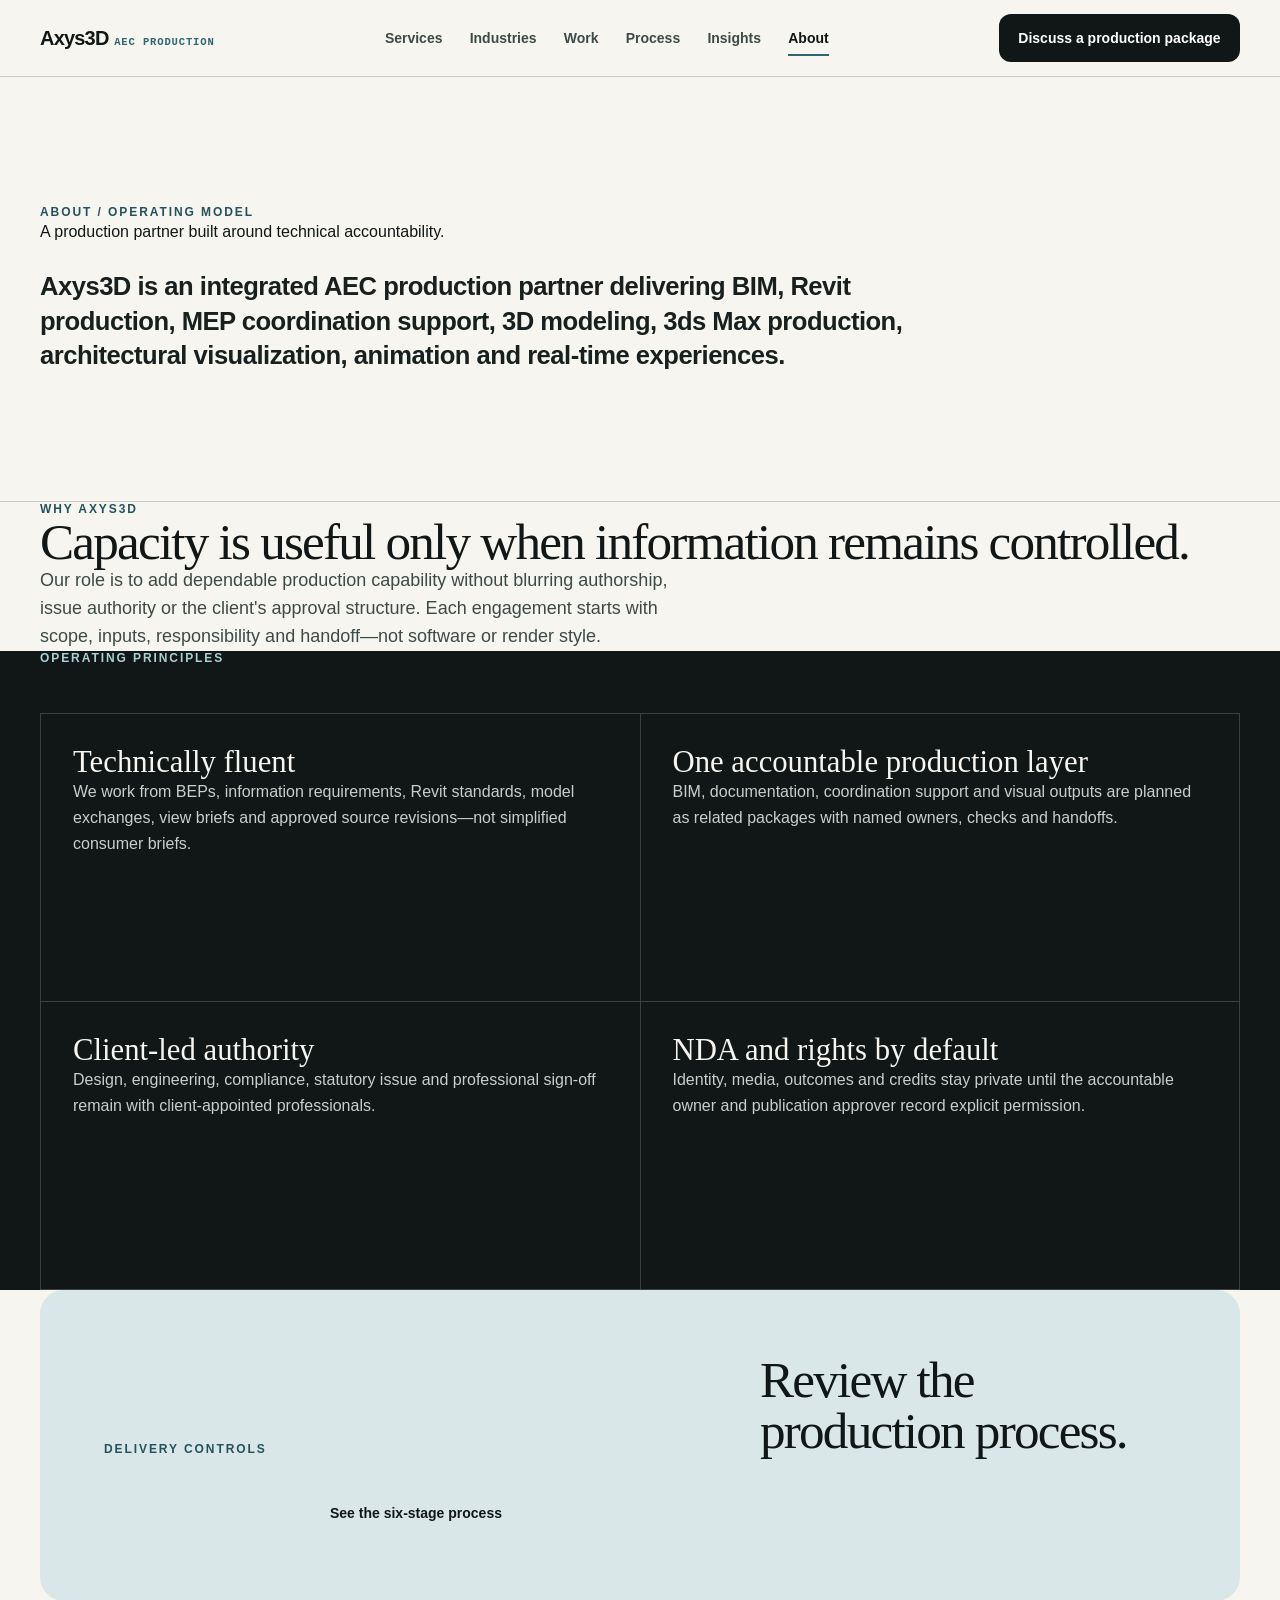
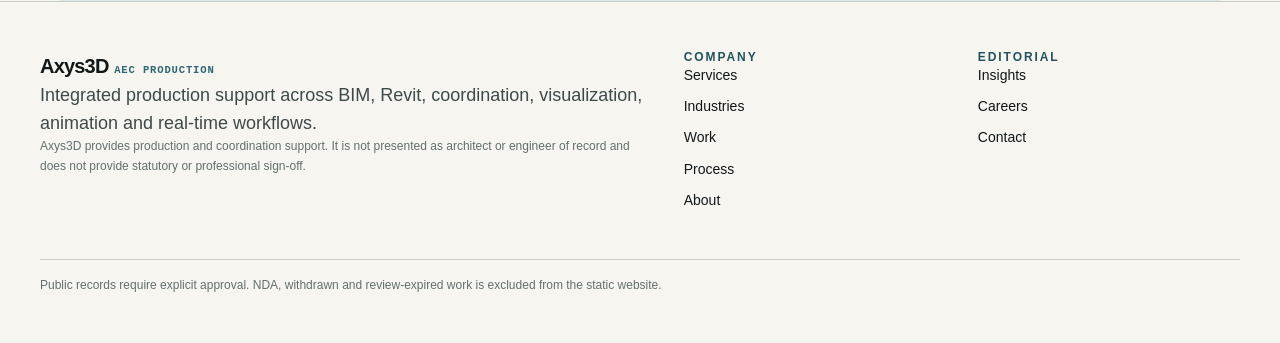
==== about/index.html @ ce083c7d "Initial commit: Rebuild Axys3D as production-ready static website" ====
<!DOCTYPE html>
<html lang="en">
<head>
  <meta charset="UTF-8">
  <meta name="viewport" content="width=device-width, initial-scale=1.0">
  <title>About — Axys3D</title>
  <meta name="description" content="Axys3D's integrated BIM, Revit, MEP coordination, modeling, visualization, animation and real-time production services.">
  <meta name="robots" content="noindex, nofollow">
  <meta property="og:title" content="About — Axys3D">
  <meta property="og:description" content="Axys3D's integrated BIM, Revit, MEP coordination, modeling, visualization, animation and real-time production services.">
  <meta name="twitter:card" content="summary_large_image">
  <link rel="icon" href="/favicon.svg" type="image/svg+xml">
  <link rel="stylesheet" href="/css/tokens.css">
  <link rel="stylesheet" href="/css/base.css">
  <link rel="stylesheet" href="/css/components.css">
  <link rel="stylesheet" href="/css/layouts.css">
  <script src="/js/main.js" defer></script>
  <script type="application/ld+json">
  {
    "@context": "https://schema.org",
    "@type": "Organization",
    "name": "Axys3D",
    "url": "https://axys3d.com"
  }
  </script>
</head>
<body>
  <a class="skip-link" href="#main-content">Skip to content</a>
  <header class="site-header">
    <div class="container header-row">
      <a href="/" class="wordmark">Axys3D <span>AEC PRODUCTION</span></a>
      <nav class="desktop-nav" aria-label="Primary navigation">
        <a href="/services/" class="nav-link">Services</a>
        <a href="/industries/" class="nav-link">Industries</a>
        <a href="/work/" class="nav-link">Work</a>
        <a href="/process/" class="nav-link">Process</a>
        <a href="/insights/" class="nav-link">Insights</a>
        <a href="/about/" class="nav-link" aria-current="page">About</a>
      </nav>
      <a href="/contact/" class="button button-primary header-cta">Discuss a production package</a>
      <button class="menu-button" type="button" aria-expanded="false" aria-controls="mobile-navigation">Menu</button>
    </div>
    <nav id="mobile-navigation" class="mobile-panel container" data-open="false" aria-label="Mobile navigation">
      <a href="/services/" class="nav-link">Services</a>
      <a href="/industries/" class="nav-link">Industries</a>
      <a href="/work/" class="nav-link">Work</a>
      <a href="/process/" class="nav-link">Process</a>
      <a href="/insights/" class="nav-link">Insights</a>
      <a href="/about/" class="nav-link" aria-current="page">About</a>
      <a href="/contact/" class="button button-primary">Discuss a production package</a>
    </nav>
  </header>
  <main id="main-content">
    <section class="page-hero container">
      <p class="eyebrow">About / Operating model</p>
      <h1>A production partner built around technical accountability.</h1>
      <p class="hero-statement">Axys3D is an integrated AEC production partner delivering BIM, Revit production, MEP coordination support, 3D modeling, 3ds Max production, architectural visualization, animation and real-time experiences.</p>
    </section>
    <section class="section-rule">
      <div class="container">
        <p class="eyebrow">Why Axys3D</p>
        <h2 class="heading">Capacity is useful only when information remains controlled.</h2>
        <p class="lede">Our role is to add dependable production capability without blurring authorship, issue authority or the client's approval structure. Each engagement starts with scope, inputs, responsibility and handoff—not software or render style.</p>
      </div>
    </section>
    <section class="dark-band">
      <div class="container">
        <p class="eyebrow">Operating principles</p>
        <div class="principle-grid">
          <article>
            <h2>Technically fluent</h2>
            <p>We work from BEPs, information requirements, Revit standards, model exchanges, view briefs and approved source revisions—not simplified consumer briefs.</p>
          </article>
          <article>
            <h2>One accountable production layer</h2>
            <p>BIM, documentation, coordination support and visual outputs are planned as related packages with named owners, checks and handoffs.</p>
          </article>
          <article>
            <h2>Client-led authority</h2>
            <p>Design, engineering, compliance, statutory issue and professional sign-off remain with client-appointed professionals.</p>
          </article>
          <article>
            <h2>NDA and rights by default</h2>
            <p>Identity, media, outcomes and credits stay private until the accountable owner and publication approver record explicit permission.</p>
          </article>
        </div>
      </div>
    </section>
    <section>
      <div class="container cta-block">
        <p class="eyebrow">Delivery controls</p>
        <h2 class="heading">Review the production process.</h2>
        <a href="/process/" class="button">See the six-stage process</a>
      </div>
    </section>
  </main>
  <footer class="site-footer">
    <div class="container">
      <div class="footer-grid">
        <div>
          <a href="/" class="wordmark">Axys3D <span>AEC PRODUCTION</span></a>
          <p class="lede">Integrated production support across BIM, Revit, coordination, visualization, animation and real-time workflows.</p>
          <p class="legal-copy">Axys3D provides production and coordination support. It is not presented as architect or engineer of record and does not provide statutory or professional sign-off.</p>
        </div>
        <div>
          <p class="eyebrow">Company</p>
          <div class="footer-links">
            <a href="/services/">Services</a>
            <a href="/industries/">Industries</a>
            <a href="/work/">Work</a>
            <a href="/process/">Process</a>
            <a href="/about/">About</a>
          </div>
        </div>
        <div>
          <p class="eyebrow">Editorial</p>
          <div class="footer-links">
            <a href="/insights/">Insights</a>
            <a href="/careers/">Careers</a>
            <a href="/contact/">Contact</a>
          </div>
        </div>
      </div>
      <p class="footer-note">Public records require explicit approval. NDA, withdrawn and review-expired work is excluded from the static website.</p>
    </div>
  </footer>
</body>
</html>
---- css/tokens.css ----
/* ============================================================
   AXYS3D — Design Tokens
   Extracted from prototype, cleaned and documented.
   ============================================================ */

:root {
  /* ── Ink (dark neutrals) ─────────────────────────────────── */
  --ink-950: #111716;
  --ink-900: #18201f;
  --ink-700: #3e4a48;
  --ink-500: #64706d;

  /* ── Paper (warm light backgrounds) ──────────────────────── */
  --paper-50:  #f6f5f0;
  --paper-100: #eceae3;
  --paper-200: #dfddd4;
  --white:     #fff;

  /* ── Accent (muted architectural teal) ───────────────────── */
  --accent-700: #24525c;
  --accent-500: #2e6672;
  --accent-100: #d9e7e8;

  /* ── Lines / borders ─────────────────────────────────────── */
  --line:      #c9cdc6;
  --line-dark: #38413f;

  /* ── Typography ──────────────────────────────────────────── */
  --font-ui:        Arial, Helvetica, sans-serif;
  --font-editorial: Georgia, "Times New Roman", serif;
  --font-technical: "SFMono-Regular", Consolas, "Liberation Mono", monospace;

  /* ── Fluid type scale ────────────────────────────────────── */
  --step--1: 0.75rem;                              /* 12px — labels, technical */
  --step-0:  1rem;                                 /* 16px — body */
  --step-1:  clamp(1.125rem, 1.4vw, 1.25rem);     /* 18–20px — lede */
  --step-2:  clamp(1.5rem, 2.4vw, 2rem);           /* 24–32px — heading-sm */
  --step-3:  clamp(2rem, 4vw, 3.5rem);             /* 32–56px — heading-lg */
  --step-4:  clamp(3rem, 7vw, 6.75rem);            /* 48–108px — display */

  /* ── Spacing & layout ────────────────────────────────────── */
  --gutter:      clamp(1.25rem, 4vw, 2.5rem);
  --content-max: 80rem;

  /* ── Border radii ────────────────────────────────────────── */
  --radius-control: 0.75rem;
  --radius-card:    1.125rem;
  --radius-media:   1.5rem;

  /* ── Focus ring ──────────────────────────────────────────── */
  --focus-ring: 0 0 0 0.1875rem var(--paper-50), 0 0 0 0.375rem var(--accent-500);
}
---- css/base.css ----
/* ============================================================
   AXYS3D — Base Styles
   Reset, global defaults, typography.
   ============================================================ */

/* ── Reset ─────────────────────────────────────────────────── */
*, *::before, *::after { box-sizing: border-box; }

* { margin: 0; padding: 0; }

html {
  color-scheme: light;
  scroll-behavior: smooth;
  scroll-padding-top: 6rem;
  -webkit-text-size-adjust: 100%;
  tab-size: 4;
}

body {
  background: var(--paper-50);
  color: var(--ink-950);
  font-family: var(--font-ui);
  font-size: var(--step-0);
  line-height: 1.6;
  text-rendering: optimizeLegibility;
  -webkit-font-smoothing: antialiased;
  -moz-osx-font-smoothing: grayscale;
}

/* ── Elements ──────────────────────────────────────────────── */
h1, h2, h3, h4, h5, h6 { font-size: inherit; font-weight: inherit; }
a { color: inherit; text-decoration: inherit; }
img, video, svg { display: block; max-width: 100%; height: auto; }
button, input, textarea, select { font: inherit; }
ol, ul, menu { list-style: none; }
hr { height: 0; color: inherit; border-top-width: 1px; }
table { text-indent: 0; border-color: inherit; border-collapse: collapse; }
summary { display: list-item; }

/* ── Selection ─────────────────────────────────────────────── */
::selection {
  background: var(--accent-100);
  color: var(--ink-950);
}

/* ── Focus ─────────────────────────────────────────────────── */
:focus-visible {
  box-shadow: var(--focus-ring);
  outline: none;
}

/* ── Skip link ─────────────────────────────────────────────── */
.skip-link {
  position: fixed;
  top: 1rem;
  left: 1rem;
  z-index: 200;
  background: var(--white);
  border: 2px solid var(--ink-950);
  padding: 0.6rem 1rem;
  font-weight: 700;
  transform: translateY(-200%);
  transition: transform 0.16s;
}
.skip-link:focus {
  transform: translateY(0);
}

/* ── Container ─────────────────────────────────────────────── */
.container {
  width: min(calc(100% - (2 * var(--gutter))), var(--content-max));
  margin-inline: auto;
}

/* ── Sections ──────────────────────────────────────────────── */
.section {
  padding-block: clamp(4.5rem, 9vw, 9rem);
}
.section-rule {
  border-top: 1px solid var(--line);
}

/* ── Typography classes ────────────────────────────────────── */
.display {
  font-family: var(--font-editorial);
  font-size: var(--step-4);
  font-weight: 400;
  line-height: 0.92;
  letter-spacing: -0.052em;
  margin: 0;
}

.heading {
  font-family: var(--font-editorial);
  font-size: var(--step-3);
  font-weight: 400;
  line-height: 1;
  letter-spacing: -0.035em;
  margin: 0;
}

.eyebrow {
  font-size: var(--step--1);
  font-weight: 700;
  letter-spacing: 0.16em;
  text-transform: uppercase;
  color: var(--accent-700);
  line-height: 1.2;
  margin: 0;
}

.lede {
  max-width: 42rem;
  color: var(--ink-700);
  font-size: var(--step-1);
  line-height: 1.55;
}

.technical {
  font-family: var(--font-technical);
  font-size: 0.75rem;
  letter-spacing: 0.04em;
}

/* ── Reduced motion ────────────────────────────────────────── */
@media (prefers-reduced-motion: reduce) {
  html { scroll-behavior: auto; }
  *, *::before, *::after {
    transition-duration: 0.01ms !important;
    animation-duration: 0.01ms !important;
    animation-iteration-count: 1 !important;
  }
}
---- css/components.css ----
/* ============================================================
   AXYS3D — Component Styles
   All reusable UI components.
   ============================================================ */

/* ── Buttons ───────────────────────────────────────────────── */
.button {
  display: inline-flex;
  justify-content: center;
  align-items: center;
  gap: 0.65rem;
  min-height: 3rem;
  padding: 0.75rem 1.15rem;
  border-radius: var(--radius-control);
  border: 1px solid transparent;
  font-size: 0.875rem;
  font-weight: 700;
  line-height: 1;
  text-decoration: none;
  transition: transform 0.16s, background-color 0.16s, border-color 0.16s;
  cursor: pointer;
}
.button:hover { transform: translateY(-2px); }
.button:disabled { cursor: not-allowed; opacity: 0.55; }
.button:disabled:hover { transform: none; }

.button-primary {
  background: var(--ink-950);
  color: var(--white);
}
.button-primary:hover { background: var(--accent-700); }

.button-secondary {
  border-color: var(--ink-950);
  color: var(--ink-950);
  background: transparent;
}

.button-quiet {
  border-bottom-color: var(--ink-950);
  border-radius: 0;
  min-height: 2.75rem;
  padding-inline: 0;
}

.button-light {
  background: var(--white);
  color: var(--ink-950);
}

.text-button {
  background: transparent;
  border: 0;
  padding: 0.4rem;
  color: var(--accent-700);
  font-size: 0.82rem;
  font-weight: 700;
  text-decoration: underline;
  text-underline-offset: 0.2em;
  cursor: pointer;
}
.text-button:disabled { cursor: not-allowed; opacity: 0.45; }

/* ── Site Header ───────────────────────────────────────────── */
.site-header {
  position: sticky;
  top: 0;
  z-index: 100;
  border-bottom: 1px solid var(--line);
  background: color-mix(in srgb, var(--paper-50) 92%, transparent);
  backdrop-filter: blur(18px);
  -webkit-backdrop-filter: blur(18px);
}

.header-row {
  display: flex;
  justify-content: space-between;
  align-items: center;
  gap: 1.5rem;
  min-height: 4.75rem;
}

.wordmark {
  display: inline-flex;
  align-items: baseline;
  gap: 0.35rem;
  font-size: 1.25rem;
  font-weight: 800;
  letter-spacing: -0.04em;
  text-decoration: none;
}
.wordmark span {
  color: var(--accent-500);
  font-family: var(--font-technical);
  font-size: 0.66rem;
  letter-spacing: 0.08em;
}

.desktop-nav {
  display: flex;
  align-items: center;
  gap: 1.7rem;
}

.nav-link {
  position: relative;
  color: var(--ink-700);
  font-size: 0.875rem;
  font-weight: 700;
  text-decoration: none;
}
.nav-link::after {
  content: "";
  position: absolute;
  bottom: -0.45rem;
  left: 0;
  right: 0;
  height: 2px;
  background: var(--accent-500);
  transform: scaleX(0);
  transform-origin: right;
  transition: transform 0.16s;
}
.nav-link:hover { color: var(--ink-950); }
.nav-link:hover::after,
.nav-link[aria-current="page"]::after {
  transform: scaleX(1);
  transform-origin: left;
}
.nav-link[aria-current="page"] { color: var(--ink-950); }

.menu-button {
  display: none;
  border: 1px solid var(--line);
  border-radius: var(--radius-control);
  background: transparent;
  min-height: 2.75rem;
  padding: 0.6rem 0.85rem;
  font-weight: 700;
  cursor: pointer;
}

.mobile-panel {
  display: none;
}
.mobile-panel[data-open="true"] {
  display: grid;
  gap: 0.25rem;
  padding: 0 0 1rem;
}
.mobile-panel .nav-link {
  border-bottom: 1px solid var(--line);
  padding: 0.8rem 0;
  display: block;
}
.mobile-panel .button {
  margin-top: 0.5rem;
}

/* ── Hero ──────────────────────────────────────────────────── */
.page-hero,
.case-hero {
  background: var(--paper-50);
  padding-block: clamp(5rem, 10vw, 9rem);
}
.page-hero .display,
.case-hero .display {
  max-width: 66rem;
  margin-top: 1.25rem;
}
.hero-statement {
  max-width: 58rem;
  color: var(--ink-900);
  font-size: clamp(1.25rem, 2vw, 1.75rem);
  font-weight: 650;
  line-height: 1.35;
  letter-spacing: -0.02em;
  margin: 1.5rem 0 0;
}

/* ── Cards ─────────────────────────────────────────────────── */
.card {
  border: 1px solid var(--line);
  border-radius: var(--radius-card);
  background: var(--white);
  padding: clamp(1.25rem, 2.5vw, 2rem);
}

.card-index {
  color: var(--accent-700);
  font-family: var(--font-technical);
  font-size: 0.75rem;
}

.card h3 {
  font-family: var(--font-editorial);
  font-size: var(--step-2);
  font-weight: 400;
  line-height: 1.08;
  margin: 0;
}
.card p { color: var(--ink-700); }

/* ── Badge ─────────────────────────────────────────────────── */
.badge {
  display: inline-flex;
  border: 1px solid var(--line);
  color: var(--ink-700);
  font-family: var(--font-technical);
  font-size: 0.66rem;
  text-transform: uppercase;
  border-radius: 999px;
  padding: 0.35rem 0.6rem;
}

/* ── Pipeline ──────────────────────────────────────────────── */
.pipeline {
  display: grid;
  grid-template-columns: repeat(6, 1fr);
  border: 1px solid var(--line);
  border-radius: var(--radius-card);
  background: var(--white);
  overflow: hidden;
  margin: 0;
  padding: 0;
  list-style: none;
}
.pipeline li {
  display: flex;
  flex-direction: column;
  justify-content: space-between;
  border-right: 1px solid var(--line);
  min-height: 10rem;
  padding: 1.25rem;
}
.pipeline li:last-child { border-right: 0; }
.pipeline span {
  color: var(--accent-700);
  font-family: var(--font-technical);
  font-size: 0.72rem;
}
.pipeline strong {
  font-size: 0.92rem;
  line-height: 1.3;
}

/* ── Service Matrix (dark) ─────────────────────────────────── */
.service-matrix {
  display: grid;
  grid-template-columns: repeat(3, 1fr);
  border-top: 1px solid var(--line-dark);
  border-left: 1px solid var(--line-dark);
  margin-top: 3rem;
}
.service-matrix article {
  border-right: 1px solid var(--line-dark);
  border-bottom: 1px solid var(--line-dark);
  min-height: 23rem;
  padding: 0;
}
.service-card-link {
  display: flex;
  flex-direction: column;
  height: 100%;
  min-height: 23rem;
  padding: 2rem;
  text-decoration: none;
  transition: background-color 0.18s, transform 0.18s;
}
.service-card-link:hover {
  background: #202927;
  transform: translateY(-3px);
}
.service-matrix h3 {
  font-family: var(--font-editorial);
  font-size: var(--step-2);
  font-weight: 400;
  line-height: 1.05;
}
.service-matrix p { color: #c2cac8; }
.service-matrix ul {
  list-style: none;
  margin: auto 0 1.5rem;
  padding: 0;
  color: #aeb8b5;
  font-size: 0.85rem;
}
.service-matrix li {
  border-top: 1px solid var(--line-dark);
  padding: 0.5rem 0;
}
.service-card-cta {
  display: flex;
  justify-content: space-between;
  align-items: center;
  border-top: 1px solid var(--line-dark);
  padding-top: 1rem;
  color: #d9e7e8;
  font-size: 0.78rem;
  font-weight: 700;
}

/* ── Audience Grid ─────────────────────────────────────────── */
.audience-grid {
  display: grid;
  grid-template-columns: repeat(4, minmax(0, 1fr));
  gap: 1rem;
  margin-top: 3rem;
}
.audience-card {
  display: flex;
  flex-direction: column;
  border: 1px solid var(--line);
  border-radius: var(--radius-card);
  background: var(--white);
  min-height: 21rem;
  padding: 1.5rem;
  text-decoration: none;
  transition: border-color 0.18s, transform 0.18s, box-shadow 0.18s;
}
.audience-card:hover {
  border-color: var(--accent-500);
  transform: translateY(-3px);
  box-shadow: 0 1.25rem 3rem rgba(17, 23, 22, 0.1);
}
.audience-card h3 {
  font-family: var(--font-editorial);
  font-size: var(--step-2);
  font-weight: 400;
  line-height: 1.05;
  margin: 2.5rem 0 0.75rem;
}
.audience-card p { color: var(--ink-700); }
.text-link {
  display: flex;
  justify-content: space-between;
  align-items: center;
  border-top: 1px solid var(--line);
  margin-top: auto;
  padding-top: 1rem;
  font-size: 0.82rem;
  font-weight: 700;
}

/* ── Dark Band ─────────────────────────────────────────────── */
.dark-band {
  background: var(--ink-950);
  color: var(--paper-50);
}
.dark-band .eyebrow { color: #a9d1d5; }

/* ── Project Cards ─────────────────────────────────────────── */
.project-grid {
  display: grid;
  grid-template-columns: repeat(2, minmax(0, 1fr));
  gap: clamp(2rem, 4vw, 4rem);
}
.project-card { grid-column: span 1; }
.project-link {
  display: block;
  text-decoration: none;
}
.project-link:focus-visible { border-radius: var(--radius-media); }
.project-media {
  aspect-ratio: 16 / 10;
  margin-bottom: 1.25rem;
}
.project-meta {
  display: flex;
  justify-content: space-between;
  align-items: flex-start;
  gap: 1rem;
}
.project-meta h2 {
  font-family: var(--font-editorial);
  font-size: var(--step-2);
  font-weight: 400;
  margin: 0.65rem 0 0;
}
.project-meta p:not(.eyebrow) {
  max-width: 34rem;
  color: var(--ink-700);
}
.project-card-tags {
  display: flex;
  flex-wrap: wrap;
  gap: 0.45rem;
  margin-top: 1rem;
}
.project-card-tags span {
  border: 1px solid var(--line);
  color: var(--ink-700);
  font-family: var(--font-technical);
  font-size: 0.66rem;
  letter-spacing: 0.02em;
  border-radius: 999px;
  padding: 0.25rem 0.55rem;
}

/* ── Media Frame (synthetic placeholder) ───────────────────── */
.media-frame {
  position: relative;
  border-radius: var(--radius-media);
  background: var(--paper-200);
  overflow: hidden;
}
.media-grid {
  position: absolute;
  inset: 0;
  background-image:
    linear-gradient(var(--line) 1px, transparent 1px),
    linear-gradient(90deg, var(--line) 1px, transparent 1px);
  background-size: 3rem 3rem;
}
.media-mass {
  position: absolute;
  bottom: 0;
  right: 8%;
  width: 72%;
  height: 78%;
  background: var(--ink-900);
  clip-path: polygon(10% 26%, 58% 0, 100% 22%, 100% 100%, 0 100%, 0 46%);
}
.media-window {
  position: absolute;
  background: var(--accent-100);
  border: 2px solid var(--accent-500);
}
.media-window.one { width: 30%; height: 24%; bottom: 30%; right: 18%; }
.media-window.two { width: 20%; height: 18%; bottom: 14%; left: 26%; }
.media-caption {
  position: absolute;
  bottom: 1rem;
  left: 1rem;
  background: var(--paper-50);
  padding: 0.55rem 0.75rem;
  font-family: var(--font-technical);
  font-size: 0.75rem;
  letter-spacing: 0.04em;
}

/* ── CTA Block ─────────────────────────────────────────────── */
.cta-block {
  display: grid;
  grid-template-columns: 1.2fr 0.8fr;
  align-items: end;
  gap: 2rem;
  border-radius: var(--radius-media);
  background: var(--accent-100);
  padding: clamp(1.5rem, 5vw, 4rem);
}

/* ── FAQ List ──────────────────────────────────────────────── */
.faq-list {
  border-top: 1px solid var(--line);
}
.faq-list details {
  border-bottom: 1px solid var(--line);
}
.faq-list summary {
  position: relative;
  padding: 1.25rem 2.5rem 1.25rem 0;
  font-weight: 700;
  cursor: pointer;
  list-style: none;
}
.faq-list summary::-webkit-details-marker { display: none; }
.faq-list summary::after {
  content: "+";
  position: absolute;
  right: 0;
  color: var(--accent-700);
  font-size: 1.25rem;
}
.faq-list details[open] summary::after { content: "−"; }
.faq-list details p {
  max-width: 45rem;
  color: var(--ink-700);
  margin: 0 0 1.5rem;
}

/* ── Deliverable / Check Lists ─────────────────────────────── */
.deliverable-list,
.check-list {
  display: grid;
  grid-template-columns: repeat(2, minmax(0, 1fr));
  gap: 0;
  border-top: 1px solid var(--line);
  margin: 1.5rem 0;
  padding: 0;
  list-style: none;
}
.deliverable-list li,
.check-list li {
  border-bottom: 1px solid var(--line);
  color: var(--ink-700);
  padding: 1rem 1rem 1rem 0;
}
.deliverable-list li:nth-child(odd),
.check-list li:nth-child(odd) {
  border-right: 1px solid var(--line);
}
.deliverable-list li:nth-child(even),
.check-list li:nth-child(even) {
  padding-left: 1rem;
}

.single-column-list { grid-template-columns: 1fr; }
.single-column-list li:nth-child(odd) { border-right: 0; }
.single-column-list li:nth-child(even) { padding-left: 0; }

/* ── Light list (in dark-band) ─────────────────────────────── */
.light-list li { border-color: var(--line-dark); }
.light-list p { color: #c7cfcd; margin: 0; }

/* ── Boundary Note ─────────────────────────────────────────── */
.boundary-note {
  border-left: 3px solid var(--accent-500);
  background: var(--accent-100);
  color: var(--ink-900);
  padding: 1rem 1.25rem;
  margin-top: 1.5rem;
}

/* ── Numbered List (process, steps) ────────────────────────── */
.numbered-list {
  display: grid;
  margin: 0;
  padding: 0;
  list-style: none;
}
.numbered-list article,
.numbered-list li {
  display: grid;
  grid-template-columns: 3.5rem 1fr;
  gap: 1rem;
  border-top: 1px solid var(--line);
  padding: 1.5rem 0;
}
.numbered-list span {
  color: var(--accent-700);
  font-family: var(--font-technical);
  font-size: 0.75rem;
}
.numbered-list h3 { margin: 0; font-size: 1rem; }
.numbered-list p { color: var(--ink-700); margin: 0.35rem 0 0; }

/* ── Portfolio Notice ──────────────────────────────────────── */
.portfolio-notice {
  display: grid;
  grid-template-columns: 1fr 1fr;
  align-items: end;
  gap: 2rem;
  border: 1px solid var(--line);
  border-radius: var(--radius-card);
  padding: 2rem;
}
.portfolio-notice h2 {
  max-width: 40rem;
  font-family: var(--font-editorial);
  font-size: var(--step-2);
  font-weight: 400;
}
.portfolio-notice p { color: var(--ink-700); }

/* ── Work Filters ──────────────────────────────────────────── */
.work-index { margin-top: clamp(2.5rem, 6vw, 5rem); }

.work-filters {
  display: grid;
  grid-template-columns: repeat(5, minmax(0, 1fr));
  border-top: 1px solid var(--line);
  border-bottom: 1px solid var(--line);
}
.work-filters label {
  display: grid;
  gap: 0.55rem;
  border-right: 1px solid var(--line);
  min-width: 0;
  padding: 1rem;
}
.work-filters label:first-child { padding-left: 0; }
.work-filters label:last-child { border-right: 0; padding-right: 0; }
.work-filters label > span {
  font-family: var(--font-technical);
  font-size: 0.68rem;
  font-weight: 700;
  letter-spacing: 0.07em;
  text-transform: uppercase;
}
.work-filters select {
  border: 1px solid var(--line);
  border-radius: var(--radius-control);
  background: var(--white);
  width: 100%;
  min-width: 0;
  padding: 0.75rem 2rem 0.75rem 0.75rem;
  color: var(--ink-950);
  font-size: 0.82rem;
}

.work-results-bar {
  display: flex;
  justify-content: space-between;
  align-items: center;
  margin: 1.25rem 0 2.5rem;
}
.work-results-bar p { color: var(--ink-700); margin: 0; }

.empty-state {
  border: 1px solid var(--line);
  border-radius: var(--radius-card);
  text-align: center;
  padding: clamp(2rem, 5vw, 4rem);
}
.empty-state h2 {
  font-family: var(--font-editorial);
  font-size: var(--step-2);
  font-weight: 400;
  margin: 0;
}
.empty-state p { color: var(--ink-700); }

/* ── Industry Cards ────────────────────────────────────────── */
.industry-grid {
  display: grid;
  grid-template-columns: repeat(2, minmax(0, 1fr));
  gap: 1rem;
}
.industry-card {
  display: flex;
  flex-direction: column;
  min-height: 24rem;
}
.industry-card h2 {
  font-family: var(--font-editorial);
  font-size: var(--step-2);
  font-weight: 400;
  line-height: 1.08;
  margin: 0.8rem 0;
}
.industry-card .button {
  width: max-content;
  margin-top: auto;
}

/* ── Process Stack ─────────────────────────────────────────── */
.process-stack { display: grid; }
.process-stack article {
  display: grid;
  grid-template-columns: 4rem minmax(16rem, 0.7fr) minmax(20rem, 1.3fr);
  align-items: start;
  gap: 2rem;
  border-top: 1px solid var(--line);
  padding: 2.5rem 0;
}
.process-stack h2 {
  font-family: var(--font-editorial);
  font-size: var(--step-2);
  font-weight: 400;
  line-height: 1.08;
  margin: 0;
}
.process-stack p {
  color: var(--ink-700);
  font-size: var(--step-1);
  margin: 0;
}

/* ── Principle Grid (About page, dark) ─────────────────────── */
.principle-grid {
  display: grid;
  grid-template-columns: repeat(2, minmax(0, 1fr));
  border-top: 1px solid var(--line-dark);
  border-left: 1px solid var(--line-dark);
  margin-top: 3rem;
}
.principle-grid article {
  border-right: 1px solid var(--line-dark);
  border-bottom: 1px solid var(--line-dark);
  min-height: 18rem;
  padding: 2rem;
}
.principle-grid h2 {
  font-family: var(--font-editorial);
  font-size: var(--step-2);
  font-weight: 400;
  line-height: 1.08;
}
.principle-grid p { color: #c7cfcd; }

/* ── Insight List ──────────────────────────────────────────── */
.insight-list { display: grid; }
.insight-list > article {
  display: grid;
  grid-template-columns: 1fr 1fr;
  gap: clamp(2rem, 7vw, 7rem);
  border-top: 1px solid var(--line);
  padding: 3rem 0;
}
.insight-list h2 {
  font-family: var(--font-editorial);
  font-size: var(--step-3);
  font-weight: 400;
  line-height: 1.08;
  margin: 1rem 0 0;
}

/* ── Contact Layout ────────────────────────────────────────── */
.contact-layout {
  display: grid;
  grid-template-columns: minmax(20rem, 0.9fr) minmax(24rem, 1.1fr);
  gap: clamp(3rem, 8vw, 8rem);
}
.contact-form {
  display: grid;
  grid-template-columns: 1fr 1fr;
  align-self: start;
  gap: 1rem;
  border: 1px solid var(--line);
  border-radius: var(--radius-card);
  background: var(--white);
  padding: clamp(1.25rem, 3vw, 2rem);
}
.contact-form .field-full { grid-column: 1 / -1; }

/* ── Job List ──────────────────────────────────────────────── */
.job-list {
  display: grid;
  grid-template-columns: repeat(2, minmax(0, 1fr));
  gap: 1rem;
  margin-top: 3rem;
}
.job-list h2 {
  font-family: var(--font-editorial);
  font-size: var(--step-2);
  font-weight: 400;
  margin: 0.75rem 0 0.4rem;
}

/* ── Case Layout (split) ───────────────────────────────────── */
.case-layout {
  display: grid;
  grid-template-columns: minmax(15rem, 0.65fr) minmax(24rem, 1.35fr);
  gap: clamp(3rem, 8vw, 8rem);
}

/* ── Footer ────────────────────────────────────────────────── */
.site-footer {
  border-top: 1px solid var(--line);
  padding-block: 3rem;
}
.footer-grid {
  display: grid;
  grid-template-columns: 1.4fr 0.6fr 0.6fr;
  gap: 2rem;
}
.footer-links {
  display: grid;
  gap: 0.55rem;
  font-size: 0.875rem;
}
.footer-links a {
  text-decoration: none;
  transition: color 0.16s;
}
.footer-links a:hover { color: var(--accent-700); }
.footer-note {
  border-top: 1px solid var(--line);
  color: var(--ink-500);
  margin-top: 3rem;
  padding-top: 1rem;
  font-size: 0.75rem;
}
.legal-copy {
  max-width: 42rem;
  color: var(--ink-500);
  font-size: 0.75rem;
}

/* ============================================================
   Responsive — Tablet (≤ 1050px)
   ============================================================ */
@media (max-width: 1050px) {
  .pipeline {
    grid-template-columns: repeat(3, 1fr);
  }
  .pipeline li:nth-child(3) { border-right: 0; }
  .pipeline li:nth-child(-n+3) { border-bottom: 1px solid var(--line); }

  .service-matrix { grid-template-columns: repeat(2, 1fr); }
  .audience-grid { grid-template-columns: repeat(2, minmax(0, 1fr)); }

  .work-filters { grid-template-columns: repeat(2, minmax(0, 1fr)); }
  .work-filters label,
  .work-filters label:first-child,
  .work-filters label:last-child {
    border-right: 1px solid var(--line);
    border-bottom: 1px solid var(--line);
    padding: 1rem;
  }
  .work-filters label:nth-child(2n) { border-right: 0; }
}

/* ============================================================
   Responsive — Tablet-small (≤ 900px)
   ============================================================ */
@media (max-width: 900px) {
  .desktop-nav,
  .header-cta { display: none; }

  .menu-button { display: inline-flex; }
}

/* ============================================================
   Responsive — Tablet-portrait / small (≤ 850px)
   ============================================================ */
@media (max-width: 850px) {
  .industry-grid,
  .principle-grid {
    grid-template-columns: 1fr;
  }
  .process-stack article,
  .insight-list > article {
    grid-template-columns: 1fr;
    gap: 1rem;
  }
  .process-stack article { padding-block: 2rem; }
  .industry-card { min-height: auto; }
}

/* ============================================================
   Responsive — Small tablet (≤ 800px)
   ============================================================ */
@media (max-width: 800px) {
  .contact-layout,
  .portfolio-notice,
  .case-layout {
    grid-template-columns: 1fr;
  }
  .contact-form { grid-template-columns: 1fr; }
  .contact-form .field-full { grid-column: auto; }
  .project-grid,
  .service-matrix {
    grid-template-columns: 1fr;
  }
  .service-matrix article,
  .service-card-link { min-height: auto; }
}

/* ============================================================
   Responsive — Mobile (≤ 600px)
   ============================================================ */
@media (max-width: 600px) {
  .display {
    font-size: clamp(2.8rem, 15vw, 4.6rem);
  }

  .pipeline { grid-template-columns: 1fr; }
  .pipeline li {
    border-right: 0;
    min-height: 7rem;
    border-bottom: 1px solid var(--line) !important;
  }
  .pipeline li:last-child { border-bottom: 0 !important; }

  .audience-grid { grid-template-columns: 1fr; }
  .audience-card { min-height: 18rem; }

  .cta-block,
  .footer-grid {
    grid-template-columns: 1fr;
  }

  .deliverable-list,
  .check-list {
    grid-template-columns: 1fr;
  }
  .deliverable-list li,
  .check-list li {
    border-right: 0 !important;
    padding-left: 0 !important;
  }

  .job-list,
  .work-filters {
    grid-template-columns: 1fr;
  }
  .work-filters label,
  .work-filters label:first-child,
  .work-filters label:last-child,
  .work-filters label:nth-child(2n) {
    border-right: 0;
    padding: 1rem 0;
  }
}

/* ============================================================
   Reduced motion
   ============================================================ */
@media (prefers-reduced-motion: reduce) {
  .button:hover,
  .audience-card:hover,
  .service-card-link:hover { transform: none; }
}
---- css/layouts.css ----
/* ============================================================
   AXYS3D — Page-Specific Layouts
   Overrides and special layout patterns for individual pages.
   ============================================================ */

/* ── Homepage Hero Grid ────────────────────────────────────── */
.hero-grid {
  display: grid;
  grid-template-columns: minmax(0, 1.1fr) minmax(18rem, 0.9fr);
  align-items: center;
  gap: clamp(2rem, 6vw, 6rem);
  min-height: min(50rem, calc(100svh - 4.75rem));
}
.hero-copy { padding-block: 3rem; }
.hero-actions {
  display: flex;
  flex-wrap: wrap;
  gap: 0.75rem;
  margin-top: 2rem;
}
.media-hero { min-height: 34rem; }

/* ── Homepage Proof Grid ───────────────────────────────────── */
.hero-proof-grid {
  display: grid;
  grid-template-columns: repeat(3, minmax(0, 1fr));
  border-top: 1px solid var(--line);
  margin: 2.5rem 0 0;
  padding: 0;
}
.hero-proof-grid div { padding: 1rem 1rem 0 0; }
.hero-proof-grid div + div {
  border-left: 1px solid var(--line);
  padding-left: 1rem;
}
.hero-proof-grid dt {
  color: var(--accent-700);
  font-family: var(--font-technical);
  font-size: 0.67rem;
  letter-spacing: 0.08em;
  text-transform: uppercase;
}
.hero-proof-grid dd {
  color: var(--ink-700);
  font-size: 0.82rem;
  line-height: 1.45;
  margin: 0.45rem 0 0;
}

/* ── 12-column Grid Helpers ────────────────────────────────── */
.system-grid {
  display: grid;
  grid-template-columns: repeat(12, minmax(0, 1fr));
  gap: 1rem;
}
.span-4 { grid-column: span 4; }
.span-5 { grid-column: span 5; }
.span-7 { grid-column: span 7; }
.span-8 { grid-column: span 8; }

/* ── Stats (dark band) ─────────────────────────────────────── */
.stat {
  grid-column: span 3;
  border-left: 1px solid var(--line-dark);
  padding: 1rem 1.5rem;
}
.stat strong {
  display: block;
  font-family: var(--font-editorial);
  font-size: clamp(2.75rem, 6vw, 5rem);
  font-weight: 400;
  line-height: 1;
}
.stat span { color: #b9c1bf; font-size: 0.875rem; }

/* ── Service Card (homepage) ───────────────────────────────── */
.service-card {
  display: flex;
  flex-direction: column;
  justify-content: space-between;
  grid-column: span 4;
  min-height: 18rem;
}

/* ── Service Detail List (services page) ───────────────────── */
.service-detail-list { display: grid; }
.service-detail-list > article {
  display: grid;
  grid-template-columns: minmax(18rem, 0.75fr) minmax(22rem, 1.25fr);
  gap: clamp(2rem, 7vw, 7rem);
  border-top: 1px solid var(--line);
  padding: 4rem 0;
}
.service-title {
  display: flex;
  align-items: flex-start;
  gap: 1rem;
}
.service-title h2 {
  font-family: var(--font-editorial);
  font-size: var(--step-3);
  font-weight: 400;
  line-height: 1;
  margin: 0;
}
.buyer-need { font-size: var(--step-1); }

/* ── Split Intro ───────────────────────────────────────────── */
.split-intro {
  display: grid;
  grid-template-columns: minmax(0, 1.05fr) minmax(20rem, 0.75fr);
  align-items: start;
  gap: clamp(2rem, 7vw, 7rem);
}

/* ── Responsive overrides ──────────────────────────────────── */
@media (max-width: 900px) {
  .hero-grid {
    grid-template-columns: 1fr;
    padding-block: 4rem;
  }
  .media-hero { min-height: 27rem; }

  .service-card { grid-column: span 6; }
  .span-4, .span-5, .span-7, .span-8 { grid-column: 1 / -1; }
  .stat { grid-column: span 6; }
  .footer-grid { grid-template-columns: 1fr 1fr; }
}

@media (max-width: 800px) {
  .split-intro,
  .service-detail-list > article {
    grid-template-columns: 1fr;
  }
}

@media (max-width: 600px) {
  .media-hero { min-height: 22rem; }
  .service-card,
  .project-card,
  .stat { grid-column: 1 / -1; }
  .stat {
    border-left: 0;
    border-top: 1px solid var(--line-dark);
    padding-inline: 0;
  }
  .hero-proof-grid { grid-template-columns: 1fr; }
  .hero-proof-grid div { padding: 1rem 0; }
  .hero-proof-grid div + div {
    border-left: 0;
    border-top: 1px solid var(--line);
    padding-left: 0;
  }
}
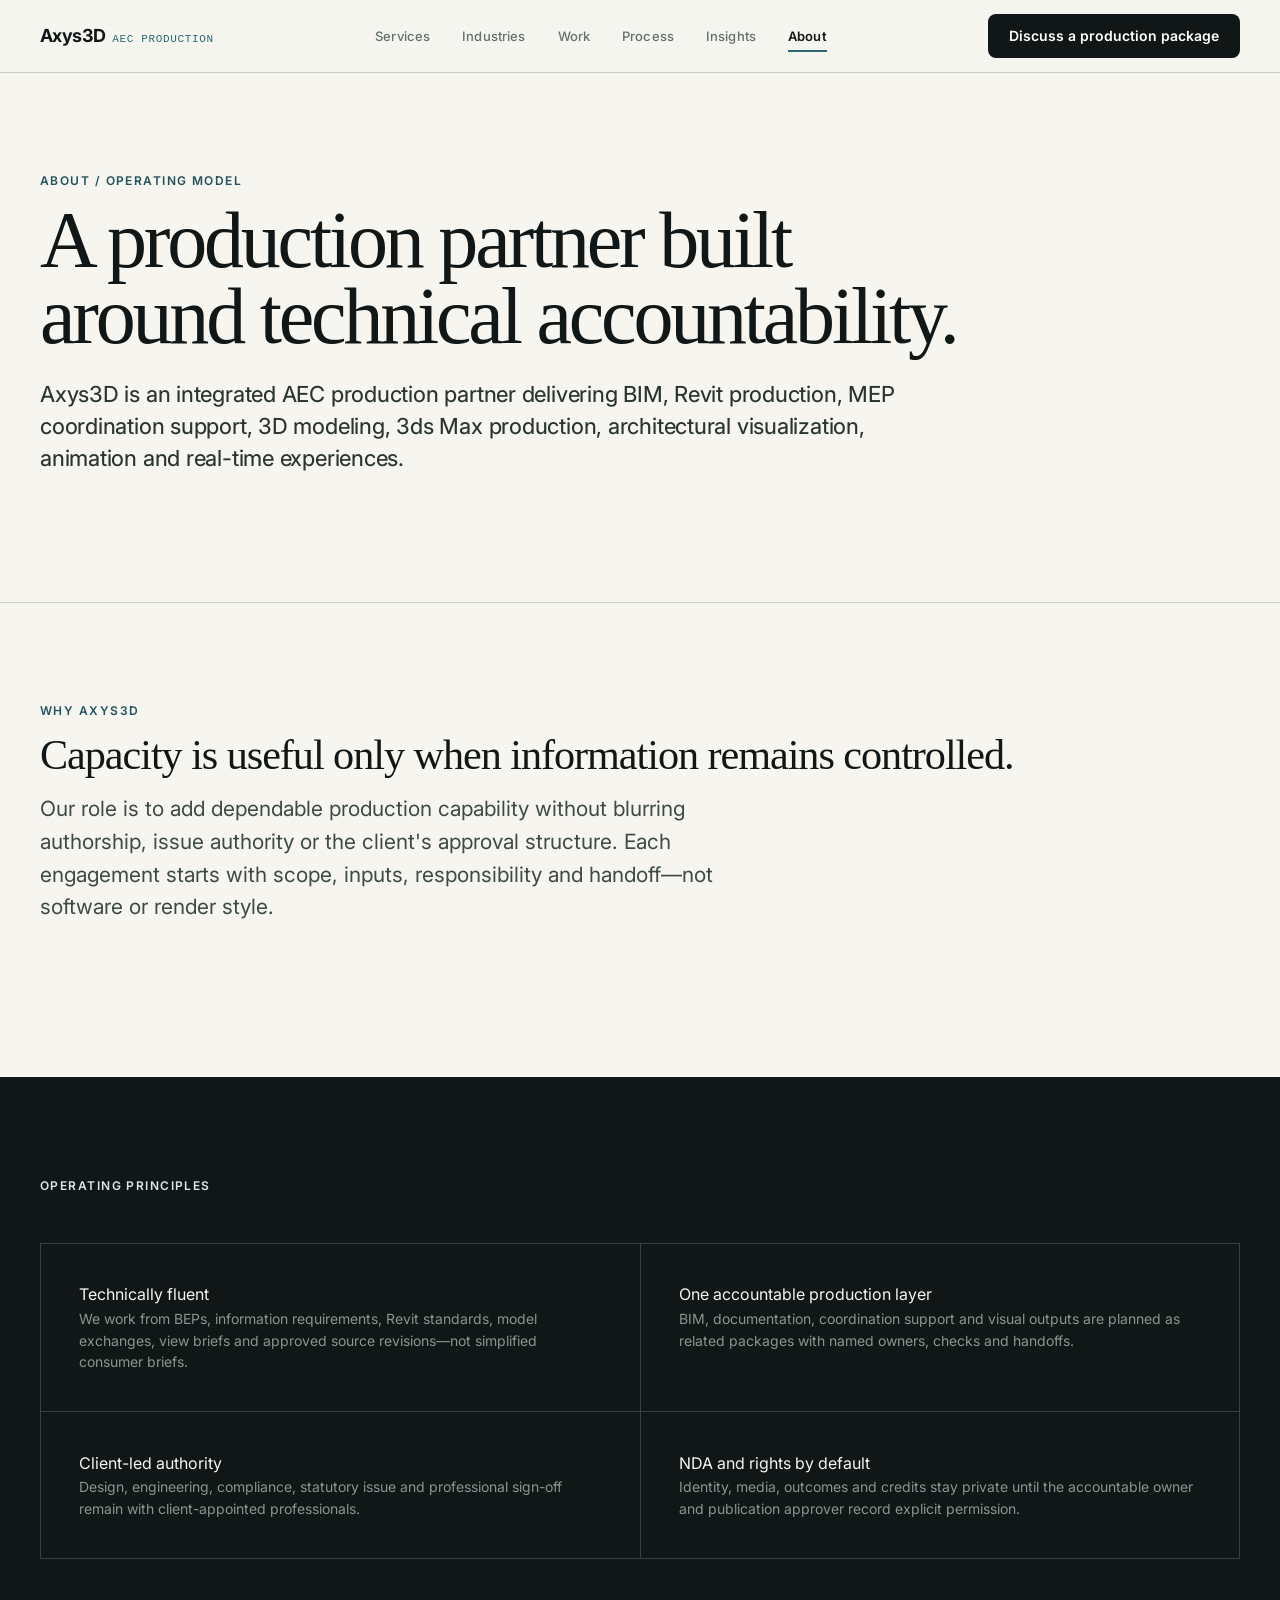
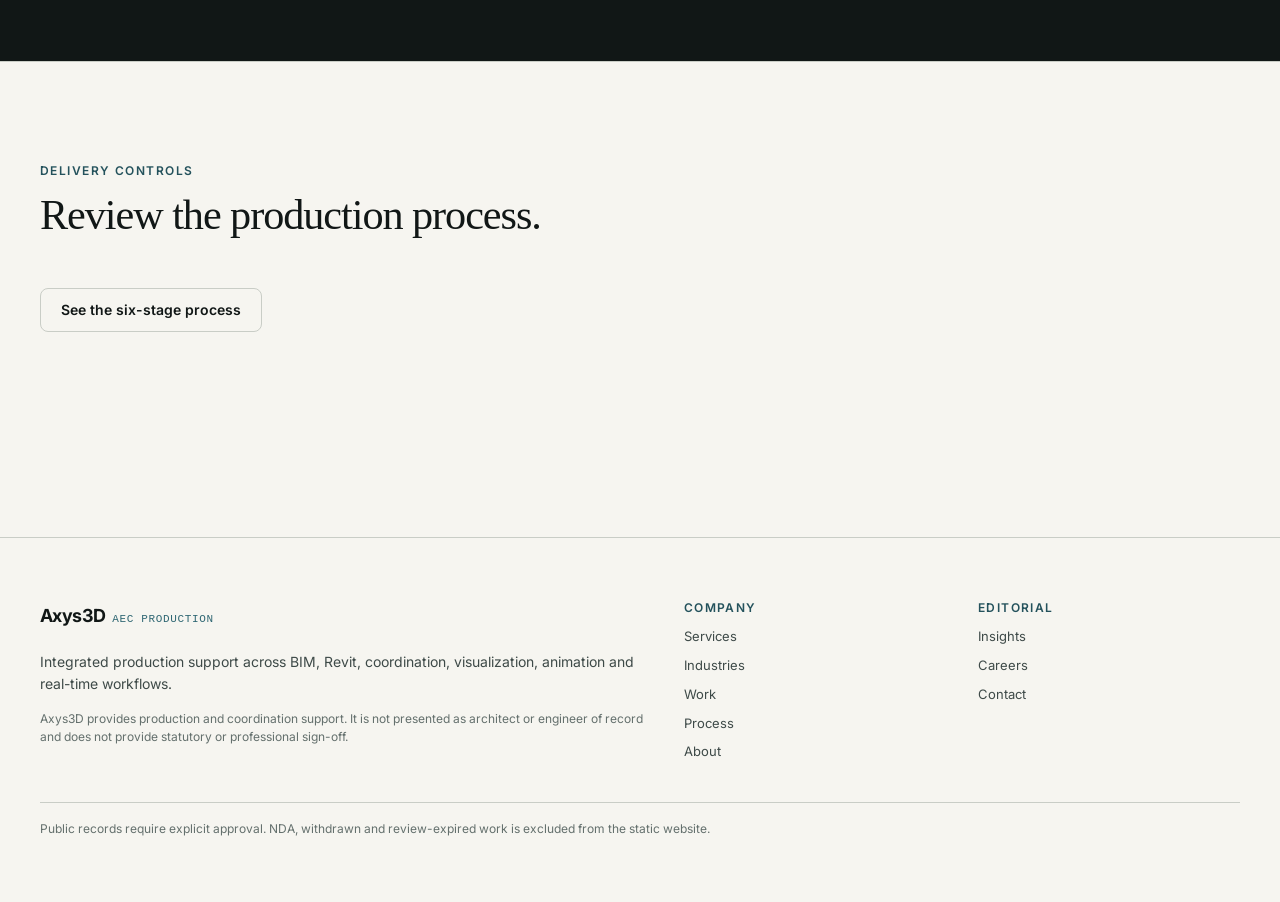
==== commit 4de245b8: "Production finalization: refined CSS tokens, typography, components, and rebuilt all 9 HTML pages wi" ====
--- a/about/index.html
+++ b/about/index.html
@@ -4,12 +4,24 @@
   <meta charset="UTF-8">
   <meta name="viewport" content="width=device-width, initial-scale=1.0">
   <title>About — Axys3D</title>
-  <meta name="description" content="Axys3D's integrated BIM, Revit, MEP coordination, modeling, visualization, animation and real-time production services.">
-  <meta name="robots" content="noindex, nofollow">
+  <meta name="description" content="Axys3D is an integrated AEC production partner built around technical accountability.">
+    <meta property="og:title" content="About — Axys3D">
+  <meta property="og:description" content="Axys3D is an integrated AEC production partner built around technical accountability.">
+  <meta property="og:type" content="website">
+  <meta name="twitter:card" content="summary_large_image">
+  <meta name="twitter:title" content="About — Axys3D">
+  <meta name="twitter:description" content="Axys3D is an integrated AEC production partner built around technical accountability.">
+  <link rel="icon" href="/favicon.svg" type="image/svg+xml">
+  <link rel="preconnect" href="https://fonts.googleapis.com">
   <meta property="og:title" content="About — Axys3D">
-  <meta property="og:description" content="Axys3D's integrated BIM, Revit, MEP coordination, modeling, visualization, animation and real-time production services.">
+  <meta property="og:description" content="Axys3D is an integrated AEC production partner built around technical accountability.">
+  <meta property="og:type" content="website">
   <meta name="twitter:card" content="summary_large_image">
+  <meta name="twitter:title" content="About — Axys3D">
+  <meta name="twitter:description" content="Axys3D is an integrated AEC production partner built around technical accountability.">
   <link rel="icon" href="/favicon.svg" type="image/svg+xml">
+  <link rel="preconnect" href="https://fonts.gstatic.com" crossorigin>
+  <link rel="stylesheet" href="https://fonts.googleapis.com/css2?family=Inter:wght@400;450;500;600;700&display=swap">
   <link rel="stylesheet" href="/css/tokens.css">
   <link rel="stylesheet" href="/css/base.css">
   <link rel="stylesheet" href="/css/components.css">
@@ -20,7 +32,8 @@
     "@context": "https://schema.org",
     "@type": "Organization",
     "name": "Axys3D",
-    "url": "https://axys3d.com"
+    "url": "https://axys3d.com",
+    "description": "Integrated AEC production partner delivering BIM, Revit, coordination, visualization, animation and real-time services."
   }
   </script>
 </head>
@@ -50,50 +63,65 @@
       <a href="/contact/" class="button button-primary">Discuss a production package</a>
     </nav>
   </header>
+
   <main id="main-content">
-    <section class="page-hero container">
-      <p class="eyebrow">About / Operating model</p>
-      <h1>A production partner built around technical accountability.</h1>
-      <p class="hero-statement">Axys3D is an integrated AEC production partner delivering BIM, Revit production, MEP coordination support, 3D modeling, 3ds Max production, architectural visualization, animation and real-time experiences.</p>
-    </section>
-    <section class="section-rule">
+    <section class="page-hero">
       <div class="container">
-        <p class="eyebrow">Why Axys3D</p>
-        <h2 class="heading">Capacity is useful only when information remains controlled.</h2>
-        <p class="lede">Our role is to add dependable production capability without blurring authorship, issue authority or the client's approval structure. Each engagement starts with scope, inputs, responsibility and handoff—not software or render style.</p>
+        <div class="section-header">
+          <p class="eyebrow">About / Operating model</p>
+          <h1 class="display">A production partner built around technical accountability.</h1>
+          <p class="hero-statement">Axys3D is an integrated AEC production partner delivering BIM, Revit production, MEP coordination support, 3D modeling, 3ds Max production, architectural visualization, animation and real-time experiences.</p>
+        </div>
       </div>
     </section>
-    <section class="dark-band">
+
+    <section class="section section-rule">
       <div class="container">
-        <p class="eyebrow">Operating principles</p>
+        <div class="section-header">
+          <p class="eyebrow">Why Axys3D</p>
+          <h2 class="heading">Capacity is useful only when information remains controlled.</h2>
+          <p class="lede">Our role is to add dependable production capability without blurring authorship, issue authority or the client's approval structure. Each engagement starts with scope, inputs, responsibility and handoff—not software or render style.</p>
+        </div>
+      </div>
+    </section>
+
+    <section class="section dark-band">
+      <div class="container">
+        <div class="section-header">
+          <p class="eyebrow">Operating principles</p>
+        </div>
         <div class="principle-grid">
           <article>
-            <h2>Technically fluent</h2>
+            <h3>Technically fluent</h3>
             <p>We work from BEPs, information requirements, Revit standards, model exchanges, view briefs and approved source revisions—not simplified consumer briefs.</p>
           </article>
           <article>
-            <h2>One accountable production layer</h2>
+            <h3>One accountable production layer</h3>
             <p>BIM, documentation, coordination support and visual outputs are planned as related packages with named owners, checks and handoffs.</p>
           </article>
           <article>
-            <h2>Client-led authority</h2>
+            <h3>Client-led authority</h3>
             <p>Design, engineering, compliance, statutory issue and professional sign-off remain with client-appointed professionals.</p>
           </article>
           <article>
-            <h2>NDA and rights by default</h2>
+            <h3>NDA and rights by default</h3>
             <p>Identity, media, outcomes and credits stay private until the accountable owner and publication approver record explicit permission.</p>
           </article>
         </div>
       </div>
     </section>
-    <section>
-      <div class="container cta-block">
-        <p class="eyebrow">Delivery controls</p>
-        <h2 class="heading">Review the production process.</h2>
-        <a href="/process/" class="button">See the six-stage process</a>
+
+    <section class="section section-rule">
+      <div class="container">
+        <div class="section-header">
+          <p class="eyebrow">Delivery controls</p>
+          <h2 class="heading">Review the production process.</h2>
+        </div>
+        <a href="/process/" class="button button-secondary">See the six-stage process</a>
       </div>
     </section>
   </main>
+
   <footer class="site-footer">
     <div class="container">
       <div class="footer-grid">
--- a/css/tokens.css
+++ b/css/tokens.css
@@ -7,8 +7,10 @@
   /* ── Ink (dark neutrals) ─────────────────────────────────── */
   --ink-950: #111716;
   --ink-900: #18201f;
+  --ink-800: #2a3432;
   --ink-700: #3e4a48;
   --ink-500: #64706d;
+  --ink-400: #8a9593;
 
   /* ── Paper (warm light backgrounds) ──────────────────────── */
   --paper-50:  #f6f5f0;
@@ -18,6 +20,7 @@
 
   /* ── Accent (muted architectural teal) ───────────────────── */
   --accent-700: #24525c;
+  --accent-600: #296069;
   --accent-500: #2e6672;
   --accent-100: #d9e7e8;
 
@@ -26,27 +29,33 @@
   --line-dark: #38413f;
 
   /* ── Typography ──────────────────────────────────────────── */
-  --font-ui:        Arial, Helvetica, sans-serif;
+  --font-ui:        "Inter", Arial, Helvetica, sans-serif;
   --font-editorial: Georgia, "Times New Roman", serif;
   --font-technical: "SFMono-Regular", Consolas, "Liberation Mono", monospace;
 
   /* ── Fluid type scale ────────────────────────────────────── */
+  --step--2: 0.6875rem;                            /* 11px — small labels */
   --step--1: 0.75rem;                              /* 12px — labels, technical */
   --step-0:  1rem;                                 /* 16px — body */
-  --step-1:  clamp(1.125rem, 1.4vw, 1.25rem);     /* 18–20px — lede */
-  --step-2:  clamp(1.5rem, 2.4vw, 2rem);           /* 24–32px — heading-sm */
-  --step-3:  clamp(2rem, 4vw, 3.5rem);             /* 32–56px — heading-lg */
-  --step-4:  clamp(3rem, 7vw, 6.75rem);            /* 48–108px — display */
+  --step-1:  clamp(1.125rem, 0.95rem + 0.5vw, 1.3125rem);  /* 18–21px — lede */
+  --step-2:  clamp(1.5rem, 1.15rem + 1vw, 2rem);           /* 24–32px — heading-sm */
+  --step-3:  clamp(1.75rem, 1.2rem + 1.8vw, 3rem);         /* 28–48px — heading-lg */
+  --step-4:  clamp(2.75rem, 1.8rem + 4vw, 6.5rem);         /* 44–104px — display */
 
   /* ── Spacing & layout ────────────────────────────────────── */
-  --gutter:      clamp(1.25rem, 4vw, 2.5rem);
-  --content-max: 80rem;
+  --gutter:       clamp(1.25rem, 4vw, 2.5rem);
+  --content-max:  80rem;
+  --section-space: clamp(4rem, 8vw, 8rem);
 
   /* ── Border radii ────────────────────────────────────────── */
-  --radius-control: 0.75rem;
-  --radius-card:    1.125rem;
-  --radius-media:   1.5rem;
+  --radius-control: 0.5rem;
+  --radius-card:    0.75rem;
+  --radius-media:   1rem;
+
+  /* ── Transitions ─────────────────────────────────────────── */
+  --ease-out: cubic-bezier(0.16, 1, 0.3, 1);
+  --duration: 0.2s;
 
   /* ── Focus ring ──────────────────────────────────────────── */
-  --focus-ring: 0 0 0 0.1875rem var(--paper-50), 0 0 0 0.375rem var(--accent-500);
+  --focus-ring: 0 0 0 2px var(--paper-50), 0 0 0 4px var(--accent-500);
 }
--- a/css/base.css
+++ b/css/base.css
@@ -14,7 +14,10 @@
   scroll-padding-top: 6rem;
   -webkit-text-size-adjust: 100%;
   tab-size: 4;
+  hanging-punctuation: first last;
 }
+
+/* Inter loaded via <link> in HTML <head> — see preconnect + stylesheet */
 
 body {
   background: var(--paper-50);
@@ -47,6 +50,7 @@
 :focus-visible {
   box-shadow: var(--focus-ring);
   outline: none;
+  border-radius: 2px;
 }
 
 /* ── Skip link ─────────────────────────────────────────────── */
@@ -58,9 +62,10 @@
   background: var(--white);
   border: 2px solid var(--ink-950);
   padding: 0.6rem 1rem;
-  font-weight: 700;
+  font-size: 0.875rem;
+  font-weight: 600;
   transform: translateY(-200%);
-  transition: transform 0.16s;
+  transition: transform var(--duration) var(--ease-out);
 }
 .skip-link:focus {
   transform: translateY(0);
@@ -74,7 +79,7 @@
 
 /* ── Sections ──────────────────────────────────────────────── */
 .section {
-  padding-block: clamp(4.5rem, 9vw, 9rem);
+  padding-block: var(--section-space);
 }
 .section-rule {
   border-top: 1px solid var(--line);
@@ -85,32 +90,39 @@
   font-family: var(--font-editorial);
   font-size: var(--step-4);
   font-weight: 400;
-  line-height: 0.92;
-  letter-spacing: -0.052em;
-  margin: 0;
+  line-height: 0.94;
+  letter-spacing: -0.04em;
+  text-wrap: balance;
 }
 
 .heading {
   font-family: var(--font-editorial);
   font-size: var(--step-3);
   font-weight: 400;
-  line-height: 1;
-  letter-spacing: -0.035em;
-  margin: 0;
+  line-height: 1.05;
+  letter-spacing: -0.025em;
+  text-wrap: balance;
+}
+
+.heading-sm {
+  font-family: var(--font-editorial);
+  font-size: var(--step-2);
+  font-weight: 400;
+  line-height: 1.1;
+  letter-spacing: -0.02em;
 }
 
 .eyebrow {
   font-size: var(--step--1);
-  font-weight: 700;
-  letter-spacing: 0.16em;
+  font-weight: 600;
+  letter-spacing: 0.12em;
   text-transform: uppercase;
   color: var(--accent-700);
-  line-height: 1.2;
-  margin: 0;
+  line-height: 1;
 }
 
 .lede {
-  max-width: 42rem;
+  max-width: 44rem;
   color: var(--ink-700);
   font-size: var(--step-1);
   line-height: 1.55;
@@ -118,8 +130,30 @@
 
 .technical {
   font-family: var(--font-technical);
-  font-size: 0.75rem;
+  font-size: var(--step--1);
   letter-spacing: 0.04em;
+}
+
+/* ── Vertical spacing helpers ──────────────────────────────── */
+.mt-xs  { margin-top: 0.5rem; }
+.mt-sm  { margin-top: 0.75rem; }
+.mt-md  { margin-top: 1.25rem; }
+.mt-lg  { margin-top: 2rem; }
+.mt-xl  { margin-top: 3rem; }
+.mt-2xl { margin-top: clamp(2.5rem, 5vw, 4rem); }
+.mb-sm  { margin-bottom: 0.75rem; }
+.mb-md  { margin-bottom: 1.25rem; }
+
+/* ── Max-widths ────────────────────────────────────────────── */
+.max-w-narrow   { max-width: 38rem; }
+.max-w-body     { max-width: 44rem; }
+.max-w-heading  { max-width: 52rem; }
+.max-w-display  { max-width: 66rem; }
+
+/* ── Body text ─────────────────────────────────────────────── */
+.body-text {
+  color: var(--ink-700);
+  line-height: 1.6;
 }
 
 /* ── Reduced motion ────────────────────────────────────────── */
--- a/css/components.css
+++ b/css/components.css
@@ -1,6 +1,6 @@
 /* ============================================================
    AXYS3D — Component Styles
-   All reusable UI components.
+   All reusable UI components — production-ready.
    ============================================================ */
 
 /* ── Buttons ───────────────────────────────────────────────── */
@@ -8,39 +8,63 @@
   display: inline-flex;
   justify-content: center;
   align-items: center;
-  gap: 0.65rem;
-  min-height: 3rem;
-  padding: 0.75rem 1.15rem;
+  gap: 0.5rem;
+  min-height: 2.75rem;
+  padding: 0.625rem 1.25rem;
   border-radius: var(--radius-control);
   border: 1px solid transparent;
   font-size: 0.875rem;
-  font-weight: 700;
-  line-height: 1;
+  font-weight: 600;
+  line-height: 1.2;
+  white-space: nowrap;
   text-decoration: none;
-  transition: transform 0.16s, background-color 0.16s, border-color 0.16s;
+  transition: background-color var(--duration) var(--ease-out),
+              border-color var(--duration) var(--ease-out),
+              color var(--duration) var(--ease-out),
+              transform var(--duration) var(--ease-out);
   cursor: pointer;
 }
-.button:hover { transform: translateY(-2px); }
-.button:disabled { cursor: not-allowed; opacity: 0.55; }
-.button:disabled:hover { transform: none; }
+.button:hover { transform: translateY(-1px); }
+.button:active { transform: translateY(0); }
+.button:disabled,
+.button[aria-disabled="true"] {
+  cursor: not-allowed;
+  opacity: 0.45;
+  pointer-events: none;
+}
 
 .button-primary {
   background: var(--ink-950);
   color: var(--white);
 }
-.button-primary:hover { background: var(--accent-700); }
+.button-primary:hover {
+  background: var(--accent-700);
+}
 
 .button-secondary {
-  border-color: var(--ink-950);
+  border-color: var(--line);
   color: var(--ink-950);
   background: transparent;
 }
+.button-secondary:hover {
+  border-color: var(--ink-950);
+  background: var(--white);
+}
 
 .button-quiet {
-  border-bottom-color: var(--ink-950);
+  background: transparent;
+  border: 0;
+  border-bottom: 1px solid var(--ink-700);
   border-radius: 0;
-  min-height: 2.75rem;
-  padding-inline: 0;
+  min-height: auto;
+  padding: 0.35rem 0;
+  font-size: 0.82rem;
+  color: var(--ink-950);
+}
+.button-quiet:hover {
+  border-bottom-color: var(--accent-700);
+  color: var(--accent-700);
+  transform: none;
 }
 
 .button-light {
@@ -48,18 +72,31 @@
   color: var(--ink-950);
 }
 
+.button-group {
+  display: flex;
+  flex-wrap: wrap;
+  gap: 0.75rem;
+  margin-top: 2rem;
+}
+
 .text-button {
   background: transparent;
   border: 0;
-  padding: 0.4rem;
+  padding: 0.25rem 0;
   color: var(--accent-700);
   font-size: 0.82rem;
-  font-weight: 700;
+  font-weight: 600;
   text-decoration: underline;
   text-underline-offset: 0.2em;
   cursor: pointer;
-}
-.text-button:disabled { cursor: not-allowed; opacity: 0.45; }
+  transition: color var(--duration);
+}
+.text-button:hover { color: var(--ink-950); }
+.text-button:disabled {
+  cursor: not-allowed;
+  opacity: 0.4;
+  pointer-events: none;
+}
 
 /* ── Site Header ───────────────────────────────────────────── */
 .site-header {
@@ -67,9 +104,9 @@
   top: 0;
   z-index: 100;
   border-bottom: 1px solid var(--line);
-  background: color-mix(in srgb, var(--paper-50) 92%, transparent);
-  backdrop-filter: blur(18px);
-  -webkit-backdrop-filter: blur(18px);
+  background: color-mix(in srgb, var(--paper-50) 90%, transparent);
+  backdrop-filter: blur(20px) saturate(1.2);
+  -webkit-backdrop-filter: blur(20px) saturate(1.2);
 }
 
 .header-row {
@@ -77,49 +114,53 @@
   justify-content: space-between;
   align-items: center;
   gap: 1.5rem;
-  min-height: 4.75rem;
+  height: 4.5rem;
 }
 
 .wordmark {
   display: inline-flex;
   align-items: baseline;
-  gap: 0.35rem;
-  font-size: 1.25rem;
-  font-weight: 800;
-  letter-spacing: -0.04em;
+  gap: 0.4rem;
+  font-size: 1.125rem;
+  font-weight: 700;
+  letter-spacing: -0.03em;
   text-decoration: none;
+  flex-shrink: 0;
 }
 .wordmark span {
   color: var(--accent-500);
   font-family: var(--font-technical);
-  font-size: 0.66rem;
-  letter-spacing: 0.08em;
+  font-size: var(--step--2);
+  font-weight: 500;
+  letter-spacing: 0.06em;
 }
 
 .desktop-nav {
   display: flex;
   align-items: center;
-  gap: 1.7rem;
+  gap: 2rem;
 }
 
 .nav-link {
   position: relative;
-  color: var(--ink-700);
-  font-size: 0.875rem;
-  font-weight: 700;
+  color: var(--ink-500);
+  font-size: 0.8125rem;
+  font-weight: 500;
+  letter-spacing: 0.01em;
   text-decoration: none;
+  transition: color var(--duration);
 }
 .nav-link::after {
   content: "";
   position: absolute;
-  bottom: -0.45rem;
+  bottom: -0.35rem;
   left: 0;
   right: 0;
-  height: 2px;
+  height: 1.5px;
   background: var(--accent-500);
   transform: scaleX(0);
   transform-origin: right;
-  transition: transform 0.16s;
+  transition: transform 0.25s var(--ease-out);
 }
 .nav-link:hover { color: var(--ink-950); }
 .nav-link:hover::after,
@@ -127,55 +168,80 @@
   transform: scaleX(1);
   transform-origin: left;
 }
-.nav-link[aria-current="page"] { color: var(--ink-950); }
+.nav-link[aria-current="page"] {
+  color: var(--ink-950);
+  font-weight: 600;
+}
 
 .menu-button {
   display: none;
+  align-items: center;
+  gap: 0.5rem;
   border: 1px solid var(--line);
   border-radius: var(--radius-control);
   background: transparent;
-  min-height: 2.75rem;
-  padding: 0.6rem 0.85rem;
-  font-weight: 700;
+  min-height: 2.5rem;
+  padding: 0.5rem 0.875rem;
+  font-size: 0.8125rem;
+  font-weight: 600;
   cursor: pointer;
-}
+  transition: border-color var(--duration);
+}
+.menu-button:hover { border-color: var(--ink-700); }
 
 .mobile-panel {
   display: none;
+  overflow: hidden;
 }
 .mobile-panel[data-open="true"] {
   display: grid;
-  gap: 0.25rem;
-  padding: 0 0 1rem;
+  gap: 0;
+  padding-bottom: 1.25rem;
+  border-top: 1px solid var(--line);
 }
 .mobile-panel .nav-link {
   border-bottom: 1px solid var(--line);
-  padding: 0.8rem 0;
+  padding: 1rem 0;
   display: block;
+  font-size: 0.875rem;
 }
 .mobile-panel .button {
-  margin-top: 0.5rem;
+  margin-top: 1rem;
+  width: 100%;
 }
 
 /* ── Hero ──────────────────────────────────────────────────── */
-.page-hero,
-.case-hero {
-  background: var(--paper-50);
-  padding-block: clamp(5rem, 10vw, 9rem);
-}
-.page-hero .display,
-.case-hero .display {
+.page-hero {
+  padding-top: clamp(4rem, 8vw, 7rem);
+  padding-bottom: clamp(3rem, 6vw, 5rem);
+}
+.page-hero .display {
   max-width: 66rem;
-  margin-top: 1.25rem;
+  margin-top: 1rem;
 }
 .hero-statement {
-  max-width: 58rem;
-  color: var(--ink-900);
-  font-size: clamp(1.25rem, 2vw, 1.75rem);
-  font-weight: 650;
-  line-height: 1.35;
-  letter-spacing: -0.02em;
-  margin: 1.5rem 0 0;
+  max-width: 56rem;
+  color: var(--ink-800);
+  font-size: clamp(1.125rem, 0.9rem + 0.6vw, 1.5rem);
+  font-weight: 450;
+  line-height: 1.45;
+  letter-spacing: -0.01em;
+  margin-top: 1.5rem;
+}
+
+/* ── Section Header Pattern ────────────────────────────────── */
+.section-header {
+  margin-bottom: clamp(2rem, 4vw, 3.5rem);
+}
+.section-header .eyebrow {
+  margin-bottom: 1rem;
+}
+.section-header .heading {
+  margin-bottom: 1rem;
+}
+.section-header .body-text,
+.section-header .lede {
+  margin-top: 0.75rem;
 }
 
 /* ── Cards ─────────────────────────────────────────────────── */
@@ -189,15 +255,16 @@
 .card-index {
   color: var(--accent-700);
   font-family: var(--font-technical);
-  font-size: 0.75rem;
+  font-size: var(--step--1);
+  letter-spacing: 0.02em;
 }
 
 .card h3 {
   font-family: var(--font-editorial);
   font-size: var(--step-2);
   font-weight: 400;
-  line-height: 1.08;
-  margin: 0;
+  line-height: 1.1;
+  letter-spacing: -0.02em;
 }
 .card p { color: var(--ink-700); }
 
@@ -205,12 +272,13 @@
 .badge {
   display: inline-flex;
   border: 1px solid var(--line);
-  color: var(--ink-700);
+  color: var(--ink-500);
   font-family: var(--font-technical);
-  font-size: 0.66rem;
+  font-size: var(--step--2);
   text-transform: uppercase;
+  letter-spacing: 0.04em;
   border-radius: 999px;
-  padding: 0.35rem 0.6rem;
+  padding: 0.3rem 0.6rem;
 }
 
 /* ── Pipeline ──────────────────────────────────────────────── */
@@ -221,26 +289,27 @@
   border-radius: var(--radius-card);
   background: var(--white);
   overflow: hidden;
-  margin: 0;
-  padding: 0;
-  list-style: none;
+  margin-top: 2rem;
 }
 .pipeline li {
   display: flex;
   flex-direction: column;
   justify-content: space-between;
+  gap: 3rem;
   border-right: 1px solid var(--line);
-  min-height: 10rem;
   padding: 1.25rem;
+  min-height: 9rem;
 }
 .pipeline li:last-child { border-right: 0; }
-.pipeline span {
+.pipeline .pipe-num {
   color: var(--accent-700);
   font-family: var(--font-technical);
-  font-size: 0.72rem;
-}
-.pipeline strong {
-  font-size: 0.92rem;
+  font-size: var(--step--1);
+  letter-spacing: 0.02em;
+}
+.pipeline .pipe-label {
+  font-size: 0.875rem;
+  font-weight: 500;
   line-height: 1.3;
 }
 
@@ -250,54 +319,68 @@
   grid-template-columns: repeat(3, 1fr);
   border-top: 1px solid var(--line-dark);
   border-left: 1px solid var(--line-dark);
-  margin-top: 3rem;
 }
 .service-matrix article {
   border-right: 1px solid var(--line-dark);
   border-bottom: 1px solid var(--line-dark);
-  min-height: 23rem;
-  padding: 0;
 }
 .service-card-link {
   display: flex;
   flex-direction: column;
   height: 100%;
-  min-height: 23rem;
-  padding: 2rem;
+  min-height: 22rem;
+  padding: 1.75rem;
   text-decoration: none;
-  transition: background-color 0.18s, transform 0.18s;
+  transition: background-color var(--duration) var(--ease-out);
 }
 .service-card-link:hover {
-  background: #202927;
-  transform: translateY(-3px);
+  background: rgba(255, 255, 255, 0.04);
+}
+.service-card-link .card-index {
+  color: var(--accent-100);
+  opacity: 0.6;
+  margin-bottom: 1.5rem;
 }
 .service-matrix h3 {
   font-family: var(--font-editorial);
   font-size: var(--step-2);
   font-weight: 400;
-  line-height: 1.05;
-}
-.service-matrix p { color: #c2cac8; }
-.service-matrix ul {
+  line-height: 1.08;
+  letter-spacing: -0.02em;
+  margin-bottom: 0.75rem;
+}
+.service-matrix .service-desc {
+  color: var(--ink-400);
+  font-size: 0.875rem;
+  line-height: 1.5;
+}
+.service-matrix .service-deliverables {
   list-style: none;
-  margin: auto 0 1.5rem;
+  margin: auto 0 1rem;
   padding: 0;
-  color: #aeb8b5;
-  font-size: 0.85rem;
-}
-.service-matrix li {
+  font-size: 0.8125rem;
+}
+.service-matrix .service-deliverables li {
   border-top: 1px solid var(--line-dark);
   padding: 0.5rem 0;
+  color: var(--ink-400);
 }
 .service-card-cta {
   display: flex;
   justify-content: space-between;
   align-items: center;
   border-top: 1px solid var(--line-dark);
-  padding-top: 1rem;
-  color: #d9e7e8;
-  font-size: 0.78rem;
-  font-weight: 700;
+  padding-top: 0.875rem;
+  color: var(--accent-100);
+  font-size: 0.75rem;
+  font-weight: 600;
+  letter-spacing: 0.02em;
+}
+.service-card-cta .arrow {
+  transition: transform var(--duration) var(--ease-out);
+}
+.service-card-link:hover .service-card-cta .arrow {
+  transform: translateX(3px);
 }
 
 /* ── Audience Grid ─────────────────────────────────────────── */
@@ -305,7 +388,6 @@
   display: grid;
   grid-template-columns: repeat(4, minmax(0, 1fr));
   gap: 1rem;
-  margin-top: 3rem;
 }
 .audience-card {
   display: flex;
@@ -313,24 +395,29 @@
   border: 1px solid var(--line);
   border-radius: var(--radius-card);
   background: var(--white);
-  min-height: 21rem;
   padding: 1.5rem;
   text-decoration: none;
-  transition: border-color 0.18s, transform 0.18s, box-shadow 0.18s;
+  transition: border-color var(--duration) var(--ease-out),
+              box-shadow var(--duration) var(--ease-out);
 }
 .audience-card:hover {
   border-color: var(--accent-500);
-  transform: translateY(-3px);
-  box-shadow: 0 1.25rem 3rem rgba(17, 23, 22, 0.1);
-}
+  box-shadow: 0 1rem 2.5rem rgba(17, 23, 22, 0.08);
+}
+.audience-card .card-index { margin-bottom: 1.5rem; }
 .audience-card h3 {
   font-family: var(--font-editorial);
   font-size: var(--step-2);
   font-weight: 400;
-  line-height: 1.05;
-  margin: 2.5rem 0 0.75rem;
-}
-.audience-card p { color: var(--ink-700); }
+  line-height: 1.08;
+  letter-spacing: -0.02em;
+  margin-bottom: 0.6rem;
+}
+.audience-card p {
+  color: var(--ink-700);
+  font-size: 0.875rem;
+  line-height: 1.5;
+}
 .text-link {
   display: flex;
   justify-content: space-between;
@@ -338,70 +425,82 @@
   border-top: 1px solid var(--line);
   margin-top: auto;
   padding-top: 1rem;
-  font-size: 0.82rem;
-  font-weight: 700;
-}
+  font-size: 0.8125rem;
+  font-weight: 600;
+  color: var(--ink-950);
+  transition: color var(--duration);
+}
+.text-link:hover { color: var(--accent-700); }
+.text-link .arrow {
+  transition: transform var(--duration) var(--ease-out);
+}
+.text-link:hover .arrow { transform: translateX(3px); }
 
 /* ── Dark Band ─────────────────────────────────────────────── */
 .dark-band {
   background: var(--ink-950);
   color: var(--paper-50);
 }
-.dark-band .eyebrow { color: #a9d1d5; }
+.dark-band .eyebrow { color: var(--accent-100); }
+.dark-band .heading { color: var(--paper-50); }
+.dark-band .body-text { color: var(--ink-400); }
 
 /* ── Project Cards ─────────────────────────────────────────── */
 .project-grid {
   display: grid;
   grid-template-columns: repeat(2, minmax(0, 1fr));
-  gap: clamp(2rem, 4vw, 4rem);
-}
-.project-card { grid-column: span 1; }
+  gap: clamp(2rem, 4vw, 3.5rem);
+}
+.project-card {
+  grid-column: span 1;
+}
 .project-link {
   display: block;
   text-decoration: none;
-}
+  transition: opacity var(--duration);
+}
+.project-link:hover { opacity: 0.88; }
 .project-link:focus-visible { border-radius: var(--radius-media); }
 .project-media {
   aspect-ratio: 16 / 10;
   margin-bottom: 1.25rem;
 }
-.project-meta {
-  display: flex;
-  justify-content: space-between;
-  align-items: flex-start;
-  gap: 1rem;
-}
-.project-meta h2 {
+.project-meta h2,
+.project-meta h3 {
   font-family: var(--font-editorial);
   font-size: var(--step-2);
   font-weight: 400;
-  margin: 0.65rem 0 0;
+  line-height: 1.1;
+  letter-spacing: -0.02em;
+  margin: 0.5rem 0 0;
 }
 .project-meta p:not(.eyebrow) {
-  max-width: 34rem;
+  max-width: 36rem;
   color: var(--ink-700);
+  font-size: 0.875rem;
+  margin-top: 0.35rem;
 }
 .project-card-tags {
   display: flex;
   flex-wrap: wrap;
-  gap: 0.45rem;
-  margin-top: 1rem;
+  gap: 0.35rem;
+  margin-top: 0.75rem;
 }
 .project-card-tags span {
   border: 1px solid var(--line);
-  color: var(--ink-700);
+  color: var(--ink-500);
   font-family: var(--font-technical);
-  font-size: 0.66rem;
+  font-size: var(--step--2);
   letter-spacing: 0.02em;
   border-radius: 999px;
-  padding: 0.25rem 0.55rem;
+  padding: 0.2rem 0.5rem;
 }
 
 /* ── Media Frame (synthetic placeholder) ───────────────────── */
 .media-frame {
   position: relative;
   border-radius: var(--radius-media);
-  background: var(--paper-200);
+  background: var(--paper-100);
   overflow: hidden;
 }
 .media-grid {
@@ -410,33 +509,35 @@
   background-image:
     linear-gradient(var(--line) 1px, transparent 1px),
     linear-gradient(90deg, var(--line) 1px, transparent 1px);
-  background-size: 3rem 3rem;
+  background-size: 2.5rem 2.5rem;
+  opacity: 0.5;
 }
 .media-mass {
   position: absolute;
   bottom: 0;
   right: 8%;
-  width: 72%;
-  height: 78%;
+  width: 68%;
+  height: 75%;
   background: var(--ink-900);
-  clip-path: polygon(10% 26%, 58% 0, 100% 22%, 100% 100%, 0 100%, 0 46%);
+  clip-path: polygon(10% 28%, 55% 0, 100% 20%, 100% 100%, 0 100%, 0 48%);
 }
 .media-window {
   position: absolute;
   background: var(--accent-100);
-  border: 2px solid var(--accent-500);
-}
-.media-window.one { width: 30%; height: 24%; bottom: 30%; right: 18%; }
-.media-window.two { width: 20%; height: 18%; bottom: 14%; left: 26%; }
+  border: 1.5px solid var(--accent-500);
+}
+.media-window.one { width: 28%; height: 22%; bottom: 32%; right: 20%; }
+.media-window.two { width: 18%; height: 16%; bottom: 16%; left: 28%; }
 .media-caption {
   position: absolute;
-  bottom: 1rem;
-  left: 1rem;
+  bottom: 0.75rem;
+  left: 0.75rem;
   background: var(--paper-50);
-  padding: 0.55rem 0.75rem;
+  padding: 0.4rem 0.65rem;
   font-family: var(--font-technical);
-  font-size: 0.75rem;
+  font-size: var(--step--2);
   letter-spacing: 0.04em;
+  border-radius: 3px;
 }
 
 /* ── CTA Block ─────────────────────────────────────────────── */
@@ -447,12 +548,19 @@
   gap: 2rem;
   border-radius: var(--radius-media);
   background: var(--accent-100);
-  padding: clamp(1.5rem, 5vw, 4rem);
+  padding: clamp(2rem, 5vw, 3.5rem);
+}
+.cta-block .heading {
+  color: var(--ink-950);
+}
+.cta-block .button {
+  justify-self: end;
 }
 
 /* ── FAQ List ──────────────────────────────────────────────── */
 .faq-list {
   border-top: 1px solid var(--line);
+  margin-top: 2rem;
 }
 .faq-list details {
   border-bottom: 1px solid var(--line);
@@ -460,23 +568,34 @@
 .faq-list summary {
   position: relative;
   padding: 1.25rem 2.5rem 1.25rem 0;
-  font-weight: 700;
+  font-weight: 500;
   cursor: pointer;
   list-style: none;
+  transition: color var(--duration);
 }
 .faq-list summary::-webkit-details-marker { display: none; }
+.faq-list summary::marker { display: none; }
+.faq-list summary:hover { color: var(--accent-700); }
 .faq-list summary::after {
   content: "+";
   position: absolute;
   right: 0;
+  top: 50%;
+  transform: translateY(-50%);
   color: var(--accent-700);
   font-size: 1.25rem;
-}
-.faq-list details[open] summary::after { content: "−"; }
-.faq-list details p {
-  max-width: 45rem;
+  font-weight: 300;
+  font-family: var(--font-editorial);
+}
+.faq-list details[open] summary::after {
+  content: "−";
+}
+.faq-list .faq-answer {
+  max-width: 44rem;
   color: var(--ink-700);
-  margin: 0 0 1.5rem;
+  font-size: 0.9375rem;
+  line-height: 1.6;
+  padding-bottom: 1.5rem;
 }
 
 /* ── Deliverable / Check Lists ─────────────────────────────── */
@@ -494,7 +613,8 @@
 .check-list li {
   border-bottom: 1px solid var(--line);
   color: var(--ink-700);
-  padding: 1rem 1rem 1rem 0;
+  font-size: 0.875rem;
+  padding: 0.875rem 1rem 0.875rem 0;
 }
 .deliverable-list li:nth-child(odd),
 .check-list li:nth-child(odd) {
@@ -510,61 +630,66 @@
 .single-column-list li:nth-child(even) { padding-left: 0; }
 
 /* ── Light list (in dark-band) ─────────────────────────────── */
-.light-list li { border-color: var(--line-dark); }
-.light-list p { color: #c7cfcd; margin: 0; }
+.light-list li { border-color: var(--line-dark); color: var(--ink-400); }
 
 /* ── Boundary Note ─────────────────────────────────────────── */
 .boundary-note {
-  border-left: 3px solid var(--accent-500);
+  border-left: 2px solid var(--accent-500);
   background: var(--accent-100);
-  color: var(--ink-900);
+  color: var(--ink-800);
+  font-size: 0.875rem;
+  line-height: 1.55;
   padding: 1rem 1.25rem;
   margin-top: 1.5rem;
-}
-
-/* ── Numbered List (process, steps) ────────────────────────── */
+  border-radius: 0 var(--radius-control) var(--radius-control) 0;
+}
+
+/* ── Numbered List (delivery model) ────────────────────────── */
 .numbered-list {
   display: grid;
-  margin: 0;
-  padding: 0;
-  list-style: none;
-}
-.numbered-list article,
+  margin-top: 2rem;
+}
 .numbered-list li {
   display: grid;
-  grid-template-columns: 3.5rem 1fr;
+  grid-template-columns: 3rem 1fr;
   gap: 1rem;
+  align-items: baseline;
   border-top: 1px solid var(--line);
-  padding: 1.5rem 0;
-}
-.numbered-list span {
+  padding: 1.25rem 0;
+}
+.numbered-list .step-num {
   color: var(--accent-700);
   font-family: var(--font-technical);
-  font-size: 0.75rem;
-}
-.numbered-list h3 { margin: 0; font-size: 1rem; }
-.numbered-list p { color: var(--ink-700); margin: 0.35rem 0 0; }
+  font-size: var(--step--1);
+}
+.numbered-list .step-text {
+  font-weight: 500;
+}
 
 /* ── Portfolio Notice ──────────────────────────────────────── */
 .portfolio-notice {
   display: grid;
-  grid-template-columns: 1fr 1fr;
-  align-items: end;
+  grid-template-columns: 1.2fr 0.8fr;
+  align-items: center;
   gap: 2rem;
   border: 1px solid var(--line);
   border-radius: var(--radius-card);
-  padding: 2rem;
+  padding: clamp(1.5rem, 3vw, 2.5rem);
 }
 .portfolio-notice h2 {
-  max-width: 40rem;
   font-family: var(--font-editorial);
   font-size: var(--step-2);
   font-weight: 400;
-}
-.portfolio-notice p { color: var(--ink-700); }
+  line-height: 1.1;
+  letter-spacing: -0.02em;
+}
+.portfolio-notice p {
+  color: var(--ink-700);
+  font-size: 0.875rem;
+}
 
 /* ── Work Filters ──────────────────────────────────────────── */
-.work-index { margin-top: clamp(2.5rem, 6vw, 5rem); }
+.work-index { margin-top: clamp(2.5rem, 5vw, 4rem); }
 
 .work-filters {
   display: grid;
@@ -574,19 +699,20 @@
 }
 .work-filters label {
   display: grid;
-  gap: 0.55rem;
+  gap: 0.4rem;
   border-right: 1px solid var(--line);
   min-width: 0;
-  padding: 1rem;
+  padding: 0.875rem 1rem;
 }
 .work-filters label:first-child { padding-left: 0; }
 .work-filters label:last-child { border-right: 0; padding-right: 0; }
 .work-filters label > span {
   font-family: var(--font-technical);
-  font-size: 0.68rem;
-  font-weight: 700;
-  letter-spacing: 0.07em;
+  font-size: var(--step--2);
+  font-weight: 600;
+  letter-spacing: 0.06em;
   text-transform: uppercase;
+  color: var(--ink-500);
 }
 .work-filters select {
   border: 1px solid var(--line);
@@ -594,18 +720,25 @@
   background: var(--white);
   width: 100%;
   min-width: 0;
-  padding: 0.75rem 2rem 0.75rem 0.75rem;
+  padding: 0.5rem 1.5rem 0.5rem 0.625rem;
   color: var(--ink-950);
-  font-size: 0.82rem;
+  font-size: 0.8125rem;
+  appearance: none;
+  background-image: url("data:image/svg+xml,%3Csvg xmlns='http://www.w3.org/2000/svg' width='12' height='12' fill='%2364706d'%3E%3Cpath d='M6 8.5L1.5 4h9z'/%3E%3C/svg%3E");
+  background-repeat: no-repeat;
+  background-position: right 0.5rem center;
 }
 
 .work-results-bar {
   display: flex;
   justify-content: space-between;
   align-items: center;
-  margin: 1.25rem 0 2.5rem;
-}
-.work-results-bar p { color: var(--ink-700); margin: 0; }
+  margin: 1rem 0 2rem;
+}
+.work-results-bar p {
+  color: var(--ink-500);
+  font-size: 0.875rem;
+}
 
 .empty-state {
   border: 1px solid var(--line);
@@ -617,7 +750,6 @@
   font-family: var(--font-editorial);
   font-size: var(--step-2);
   font-weight: 400;
-  margin: 0;
 }
 .empty-state p { color: var(--ink-700); }
 
@@ -630,14 +762,22 @@
 .industry-card {
   display: flex;
   flex-direction: column;
-  min-height: 24rem;
-}
+  min-height: 22rem;
+}
+.industry-card .card-index { margin-bottom: 0.5rem; }
+.industry-card .eyebrow { margin-bottom: 0.75rem; }
 .industry-card h2 {
   font-family: var(--font-editorial);
   font-size: var(--step-2);
   font-weight: 400;
-  line-height: 1.08;
-  margin: 0.8rem 0;
+  line-height: 1.1;
+  letter-spacing: -0.02em;
+  margin-bottom: 0.5rem;
+}
+.industry-card p {
+  color: var(--ink-700);
+  font-size: 0.875rem;
+  line-height: 1.5;
 }
 .industry-card .button {
   width: max-content;
@@ -648,23 +788,29 @@
 .process-stack { display: grid; }
 .process-stack article {
   display: grid;
-  grid-template-columns: 4rem minmax(16rem, 0.7fr) minmax(20rem, 1.3fr);
-  align-items: start;
-  gap: 2rem;
+  grid-template-columns: 3.5rem minmax(14rem, 0.65fr) minmax(20rem, 1.35fr);
+  align-items: baseline;
+  gap: 1.5rem;
   border-top: 1px solid var(--line);
-  padding: 2.5rem 0;
+  padding: 2rem 0;
+}
+.process-stack .step-num {
+  color: var(--accent-700);
+  font-family: var(--font-technical);
+  font-size: var(--step--1);
+  padding-top: 0.15rem;
 }
 .process-stack h2 {
   font-family: var(--font-editorial);
   font-size: var(--step-2);
   font-weight: 400;
-  line-height: 1.08;
-  margin: 0;
+  line-height: 1.1;
+  letter-spacing: -0.02em;
 }
 .process-stack p {
   color: var(--ink-700);
-  font-size: var(--step-1);
-  margin: 0;
+  font-size: 0.9375rem;
+  line-height: 1.55;
 }
 
 /* ── Principle Grid (About page, dark) ─────────────────────── */
@@ -673,118 +819,143 @@
   grid-template-columns: repeat(2, minmax(0, 1fr));
   border-top: 1px solid var(--line-dark);
   border-left: 1px solid var(--line-dark);
-  margin-top: 3rem;
 }
 .principle-grid article {
   border-right: 1px solid var(--line-dark);
   border-bottom: 1px solid var(--line-dark);
-  min-height: 18rem;
-  padding: 2rem;
+  padding: clamp(1.5rem, 3vw, 2.5rem);
 }
 .principle-grid h2 {
   font-family: var(--font-editorial);
   font-size: var(--step-2);
   font-weight: 400;
-  line-height: 1.08;
-}
-.principle-grid p { color: #c7cfcd; }
+  line-height: 1.1;
+  letter-spacing: -0.02em;
+  margin-bottom: 0.75rem;
+}
+.principle-grid p {
+  color: var(--ink-400);
+  font-size: 0.875rem;
+  line-height: 1.55;
+}
 
 /* ── Insight List ──────────────────────────────────────────── */
 .insight-list { display: grid; }
 .insight-list > article {
   display: grid;
   grid-template-columns: 1fr 1fr;
-  gap: clamp(2rem, 7vw, 7rem);
+  gap: clamp(2rem, 6vw, 6rem);
+  align-items: start;
   border-top: 1px solid var(--line);
-  padding: 3rem 0;
+  padding: clamp(2rem, 4vw, 3.5rem) 0;
 }
 .insight-list h2 {
   font-family: var(--font-editorial);
   font-size: var(--step-3);
   font-weight: 400;
   line-height: 1.08;
-  margin: 1rem 0 0;
+  letter-spacing: -0.025em;
+  margin-top: 0.75rem;
+}
+.insight-list p {
+  color: var(--ink-700);
+  font-size: 0.9375rem;
+  line-height: 1.55;
+  margin-bottom: 1rem;
 }
 
 /* ── Contact Layout ────────────────────────────────────────── */
 .contact-layout {
   display: grid;
-  grid-template-columns: minmax(20rem, 0.9fr) minmax(24rem, 1.1fr);
-  gap: clamp(3rem, 8vw, 8rem);
+  grid-template-columns: minmax(18rem, 0.85fr) minmax(22rem, 1.15fr);
+  gap: clamp(3rem, 7vw, 7rem);
 }
 .contact-form {
   display: grid;
-  grid-template-columns: 1fr 1fr;
   align-self: start;
-  gap: 1rem;
+  gap: 1.25rem;
   border: 1px solid var(--line);
   border-radius: var(--radius-card);
   background: var(--white);
-  padding: clamp(1.25rem, 3vw, 2rem);
-}
-.contact-form .field-full { grid-column: 1 / -1; }
+  padding: clamp(1.5rem, 3vw, 2.5rem);
+}
 
 /* ── Job List ──────────────────────────────────────────────── */
 .job-list {
   display: grid;
   grid-template-columns: repeat(2, minmax(0, 1fr));
   gap: 1rem;
-  margin-top: 3rem;
+  margin-top: 2rem;
 }
 .job-list h2 {
   font-family: var(--font-editorial);
   font-size: var(--step-2);
   font-weight: 400;
-  margin: 0.75rem 0 0.4rem;
+  line-height: 1.1;
+  letter-spacing: -0.02em;
+  margin: 0.5rem 0 0.35rem;
+}
+.job-list p {
+  color: var(--ink-700);
+  font-size: 0.875rem;
 }
 
 /* ── Case Layout (split) ───────────────────────────────────── */
 .case-layout {
   display: grid;
-  grid-template-columns: minmax(15rem, 0.65fr) minmax(24rem, 1.35fr);
-  gap: clamp(3rem, 8vw, 8rem);
+  grid-template-columns: minmax(14rem, 0.6fr) minmax(22rem, 1.4fr);
+  gap: clamp(3rem, 7vw, 7rem);
+  align-items: start;
 }
 
 /* ── Footer ────────────────────────────────────────────────── */
 .site-footer {
   border-top: 1px solid var(--line);
-  padding-block: 3rem;
+  padding-block: clamp(2.5rem, 5vw, 4rem);
+  margin-top: var(--section-space);
 }
 .footer-grid {
   display: grid;
   grid-template-columns: 1.4fr 0.6fr 0.6fr;
   gap: 2rem;
 }
+.footer-grid .wordmark { margin-bottom: 1.25rem; }
+.footer-grid .lede {
+  font-size: 0.875rem;
+  margin-bottom: 1rem;
+}
 .footer-links {
   display: grid;
-  gap: 0.55rem;
-  font-size: 0.875rem;
+  gap: 0.5rem;
+  font-size: 0.8125rem;
+  margin-top: 0.75rem;
 }
 .footer-links a {
+  color: var(--ink-700);
   text-decoration: none;
-  transition: color 0.16s;
-}
-.footer-links a:hover { color: var(--accent-700); }
+  transition: color var(--duration);
+}
+.footer-links a:hover { color: var(--ink-950); }
 .footer-note {
   border-top: 1px solid var(--line);
   color: var(--ink-500);
-  margin-top: 3rem;
+  margin-top: 2.5rem;
   padding-top: 1rem;
-  font-size: 0.75rem;
+  font-size: var(--step--1);
 }
 .legal-copy {
   max-width: 42rem;
   color: var(--ink-500);
-  font-size: 0.75rem;
+  font-size: var(--step--1);
+  line-height: 1.5;
+  margin-top: 0.5rem;
 }
 
 /* ============================================================
    Responsive — Tablet (≤ 1050px)
    ============================================================ */
 @media (max-width: 1050px) {
-  .pipeline {
-    grid-template-columns: repeat(3, 1fr);
-  }
+  .pipeline { grid-template-columns: repeat(3, 1fr); }
   .pipeline li:nth-child(3) { border-right: 0; }
   .pipeline li:nth-child(-n+3) { border-bottom: 1px solid var(--line); }
 
@@ -797,13 +968,13 @@
   .work-filters label:last-child {
     border-right: 1px solid var(--line);
     border-bottom: 1px solid var(--line);
-    padding: 1rem;
+    padding: 0.875rem 1rem;
   }
   .work-filters label:nth-child(2n) { border-right: 0; }
 }
 
 /* ============================================================
-   Responsive — Tablet-small (≤ 900px)
+   Responsive — Tablet (≤ 900px)
    ============================================================ */
 @media (max-width: 900px) {
   .desktop-nav,
@@ -813,19 +984,24 @@
 }
 
 /* ============================================================
-   Responsive — Tablet-portrait / small (≤ 850px)
+   Responsive — Tablet-portrait (≤ 850px)
    ============================================================ */
 @media (max-width: 850px) {
   .industry-grid,
-  .principle-grid {
+  .principle-grid { grid-template-columns: 1fr; }
+
+  .process-stack article {
     grid-template-columns: 1fr;
+    gap: 0.75rem;
+    padding-block: 1.75rem;
   }
-  .process-stack article,
+  .process-stack .step-num { margin-bottom: -0.5rem; }
+
   .insight-list > article {
     grid-template-columns: 1fr;
     gap: 1rem;
   }
-  .process-stack article { padding-block: 2rem; }
+
   .industry-card { min-height: auto; }
 }
 
@@ -835,16 +1011,11 @@
 @media (max-width: 800px) {
   .contact-layout,
   .portfolio-notice,
-  .case-layout {
-    grid-template-columns: 1fr;
-  }
-  .contact-form { grid-template-columns: 1fr; }
-  .contact-form .field-full { grid-column: auto; }
+  .case-layout { grid-template-columns: 1fr; }
+
   .project-grid,
-  .service-matrix {
-    grid-template-columns: 1fr;
-  }
-  .service-matrix article,
+  .service-matrix { grid-template-columns: 1fr; }
+
   .service-card-link { min-height: auto; }
 }
 
@@ -853,29 +1024,28 @@
    ============================================================ */
 @media (max-width: 600px) {
   .display {
-    font-size: clamp(2.8rem, 15vw, 4.6rem);
+    font-size: clamp(2.5rem, 12vw, 4rem);
+    line-height: 0.96;
   }
 
   .pipeline { grid-template-columns: 1fr; }
   .pipeline li {
     border-right: 0;
-    min-height: 7rem;
+    min-height: auto;
+    gap: 1.5rem;
     border-bottom: 1px solid var(--line) !important;
   }
   .pipeline li:last-child { border-bottom: 0 !important; }
 
   .audience-grid { grid-template-columns: 1fr; }
-  .audience-card { min-height: 18rem; }
-
-  .cta-block,
-  .footer-grid {
-    grid-template-columns: 1fr;
-  }
+
+  .cta-block { grid-template-columns: 1fr; }
+  .cta-block .button { justify-self: start; }
+
+  .footer-grid { grid-template-columns: 1fr; }
 
   .deliverable-list,
-  .check-list {
-    grid-template-columns: 1fr;
-  }
+  .check-list { grid-template-columns: 1fr; }
   .deliverable-list li,
   .check-list li {
     border-right: 0 !important;
@@ -883,15 +1053,13 @@
   }
 
   .job-list,
-  .work-filters {
-    grid-template-columns: 1fr;
-  }
+  .work-filters { grid-template-columns: 1fr; }
   .work-filters label,
   .work-filters label:first-child,
   .work-filters label:last-child,
   .work-filters label:nth-child(2n) {
     border-right: 0;
-    padding: 1rem 0;
+    padding: 0.875rem 0;
   }
 }
 
@@ -902,4 +1070,6 @@
   .button:hover,
   .audience-card:hover,
   .service-card-link:hover { transform: none; }
-}
+  .text-link:hover .arrow,
+  .service-card-link:hover .service-card-cta .arrow { transform: none; }
+}
--- a/css/layouts.css
+++ b/css/layouts.css
@@ -3,48 +3,10 @@
    Overrides and special layout patterns for individual pages.
    ============================================================ */
 
-/* ── Homepage Hero Grid ────────────────────────────────────── */
-.hero-grid {
-  display: grid;
-  grid-template-columns: minmax(0, 1.1fr) minmax(18rem, 0.9fr);
-  align-items: center;
-  gap: clamp(2rem, 6vw, 6rem);
-  min-height: min(50rem, calc(100svh - 4.75rem));
-}
-.hero-copy { padding-block: 3rem; }
-.hero-actions {
-  display: flex;
-  flex-wrap: wrap;
-  gap: 0.75rem;
-  margin-top: 2rem;
-}
-.media-hero { min-height: 34rem; }
-
-/* ── Homepage Proof Grid ───────────────────────────────────── */
-.hero-proof-grid {
-  display: grid;
-  grid-template-columns: repeat(3, minmax(0, 1fr));
-  border-top: 1px solid var(--line);
-  margin: 2.5rem 0 0;
-  padding: 0;
-}
-.hero-proof-grid div { padding: 1rem 1rem 0 0; }
-.hero-proof-grid div + div {
-  border-left: 1px solid var(--line);
-  padding-left: 1rem;
-}
-.hero-proof-grid dt {
-  color: var(--accent-700);
-  font-family: var(--font-technical);
-  font-size: 0.67rem;
-  letter-spacing: 0.08em;
-  text-transform: uppercase;
-}
-.hero-proof-grid dd {
-  color: var(--ink-700);
-  font-size: 0.82rem;
-  line-height: 1.45;
-  margin: 0.45rem 0 0;
+/* ── Homepage Hero ─────────────────────────────────────────── */
+.home-hero {
+  padding-top: clamp(5rem, 10vw, 9rem);
+  padding-bottom: clamp(4rem, 8vw, 7rem);
 }
 
 /* ── 12-column Grid Helpers ────────────────────────────────── */
@@ -71,60 +33,48 @@
   font-weight: 400;
   line-height: 1;
 }
-.stat span { color: #b9c1bf; font-size: 0.875rem; }
-
-/* ── Service Card (homepage) ───────────────────────────────── */
-.service-card {
-  display: flex;
-  flex-direction: column;
-  justify-content: space-between;
-  grid-column: span 4;
-  min-height: 18rem;
-}
+.stat span { color: var(--ink-400); font-size: 0.875rem; }
 
 /* ── Service Detail List (services page) ───────────────────── */
 .service-detail-list { display: grid; }
 .service-detail-list > article {
   display: grid;
-  grid-template-columns: minmax(18rem, 0.75fr) minmax(22rem, 1.25fr);
-  gap: clamp(2rem, 7vw, 7rem);
+  grid-template-columns: minmax(16rem, 0.7fr) minmax(22rem, 1.3fr);
+  gap: clamp(2rem, 6vw, 6rem);
   border-top: 1px solid var(--line);
-  padding: 4rem 0;
+  padding: clamp(2.5rem, 5vw, 4rem) 0;
 }
 .service-title {
   display: flex;
   align-items: flex-start;
-  gap: 1rem;
+  gap: 0.75rem;
 }
 .service-title h2 {
   font-family: var(--font-editorial);
   font-size: var(--step-3);
   font-weight: 400;
-  line-height: 1;
-  margin: 0;
+  line-height: 1.05;
+  letter-spacing: -0.025em;
 }
-.buyer-need { font-size: var(--step-1); }
+.buyer-need {
+  font-size: var(--step-1);
+  color: var(--ink-800);
+  line-height: 1.45;
+  margin-bottom: 0.75rem;
+}
 
 /* ── Split Intro ───────────────────────────────────────────── */
 .split-intro {
   display: grid;
   grid-template-columns: minmax(0, 1.05fr) minmax(20rem, 0.75fr);
   align-items: start;
-  gap: clamp(2rem, 7vw, 7rem);
+  gap: clamp(2rem, 6vw, 6rem);
 }
 
 /* ── Responsive overrides ──────────────────────────────────── */
 @media (max-width: 900px) {
-  .hero-grid {
-    grid-template-columns: 1fr;
-    padding-block: 4rem;
-  }
-  .media-hero { min-height: 27rem; }
-
-  .service-card { grid-column: span 6; }
   .span-4, .span-5, .span-7, .span-8 { grid-column: 1 / -1; }
   .stat { grid-column: span 6; }
-  .footer-grid { grid-template-columns: 1fr 1fr; }
 }
 
 @media (max-width: 800px) {
@@ -135,20 +85,10 @@
 }
 
 @media (max-width: 600px) {
-  .media-hero { min-height: 22rem; }
-  .service-card,
-  .project-card,
   .stat { grid-column: 1 / -1; }
   .stat {
     border-left: 0;
     border-top: 1px solid var(--line-dark);
     padding-inline: 0;
   }
-  .hero-proof-grid { grid-template-columns: 1fr; }
-  .hero-proof-grid div { padding: 1rem 0; }
-  .hero-proof-grid div + div {
-    border-left: 0;
-    border-top: 1px solid var(--line);
-    padding-left: 0;
-  }
 }
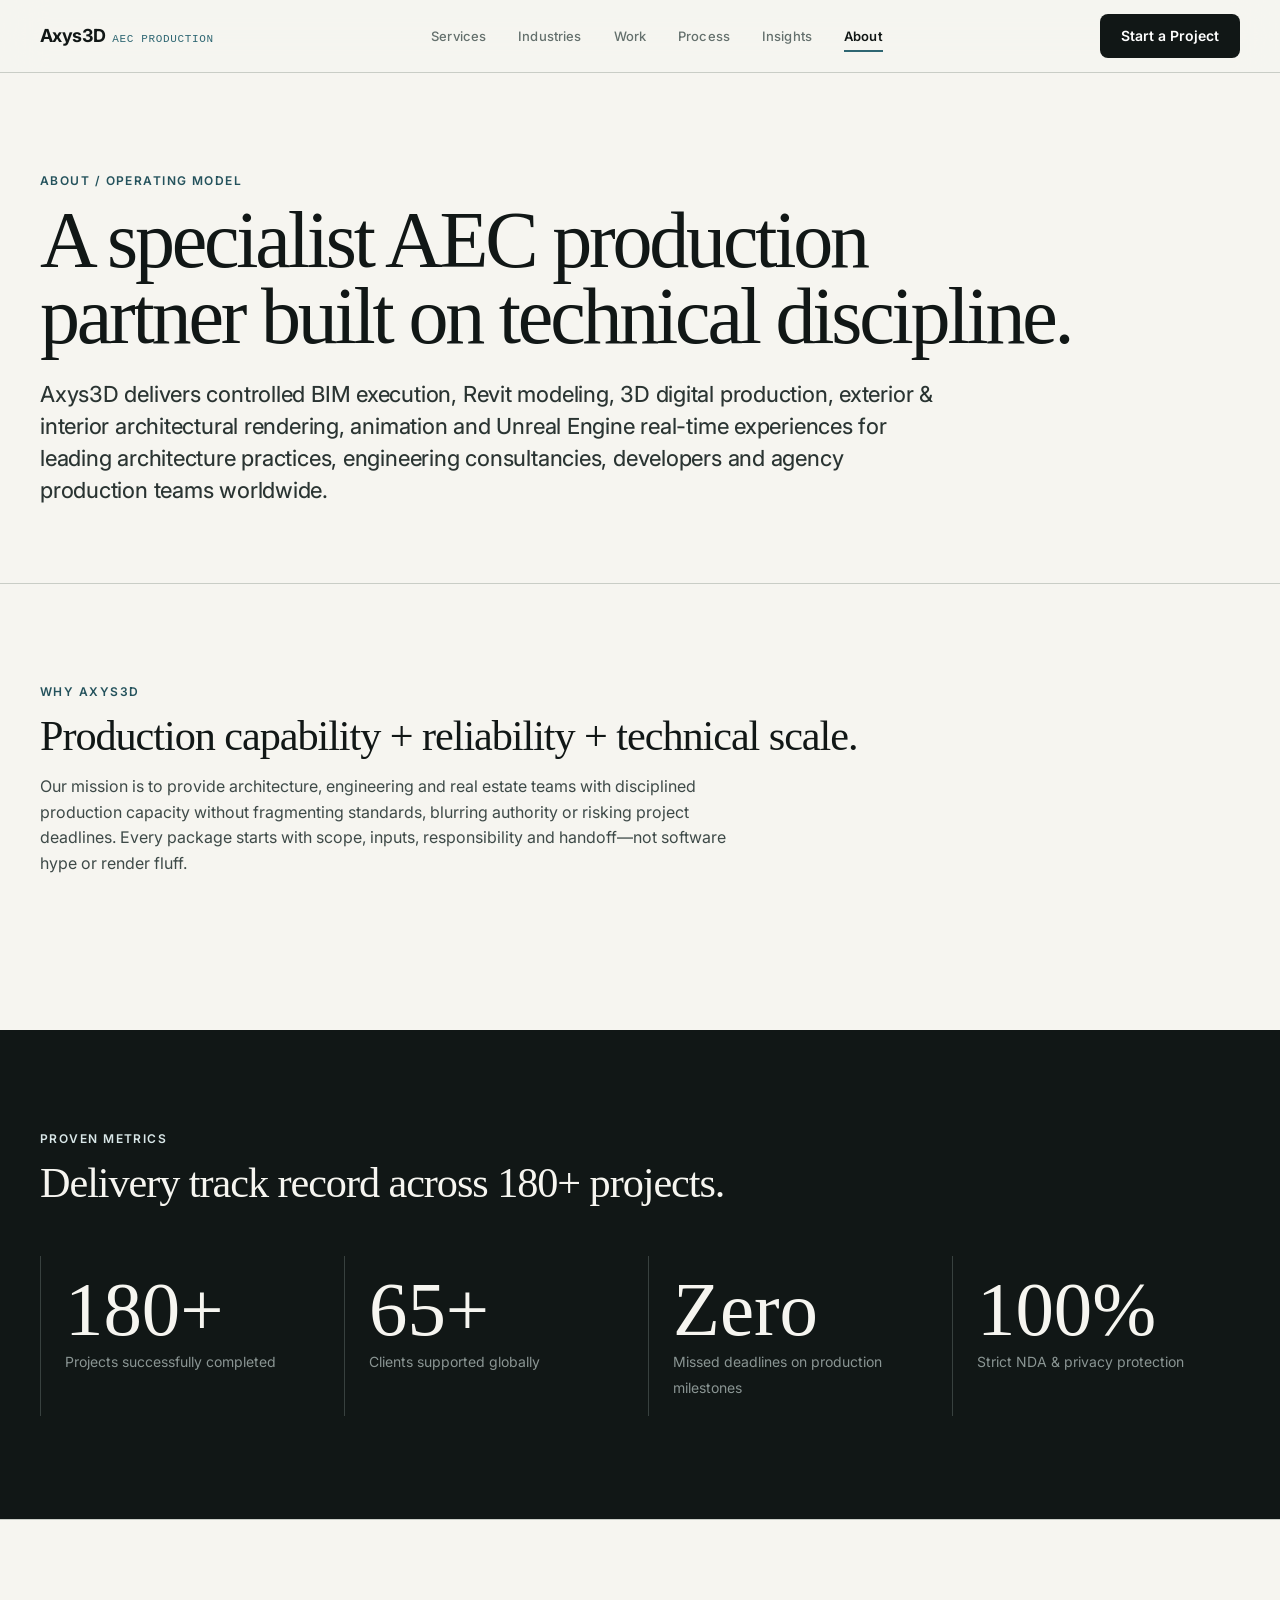
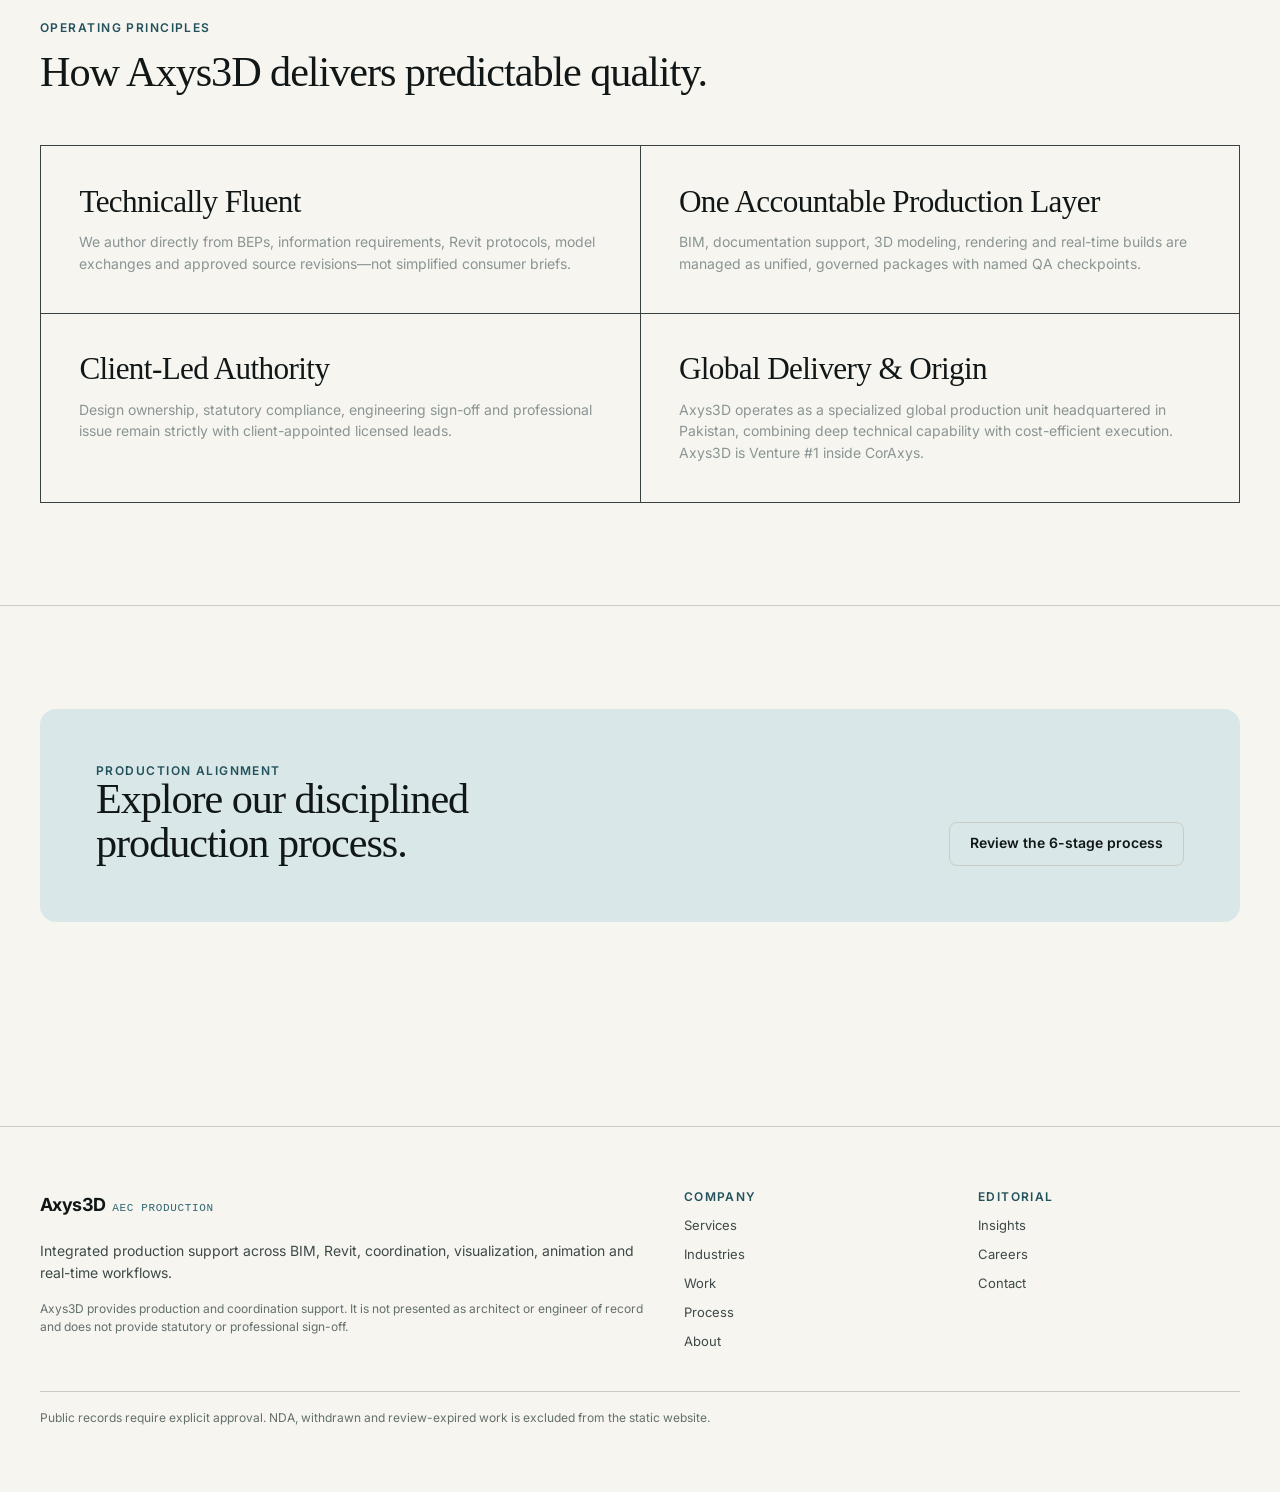
==== commit 31170760: "Final strategic refinement: updated full AEC positioning across all 9 pages, standardized primary CT" ====
--- a/about/index.html
+++ b/about/index.html
@@ -3,23 +3,18 @@
 <head>
   <meta charset="UTF-8">
   <meta name="viewport" content="width=device-width, initial-scale=1.0">
-  <title>About — Axys3D</title>
-  <meta name="description" content="Axys3D is an integrated AEC production partner built around technical accountability.">
-    <meta property="og:title" content="About — Axys3D">
-  <meta property="og:description" content="Axys3D is an integrated AEC production partner built around technical accountability.">
+  <title>About Axys3D — Specialist AEC Production Partner</title>
+  <link rel="canonical" href="https://axys3d.com/about/">
+  <meta name="description" content="Axys3D is a specialist AEC production partner delivering BIM production, Revit authoring, 3D modeling, rendering, animation and real-time visualization at scale. Global delivery from Pakistan. Venture #1 inside CorAxys.">
+  <meta name="robots" content="noindex, nofollow">
+  <meta property="og:title" content="About Axys3D — Specialist AEC Production Partner">
+  <meta property="og:description" content="Axys3D is a specialist AEC production partner delivering BIM production, Revit authoring, 3D modeling, rendering, animation and real-time visualization at scale.">
   <meta property="og:type" content="website">
   <meta name="twitter:card" content="summary_large_image">
-  <meta name="twitter:title" content="About — Axys3D">
-  <meta name="twitter:description" content="Axys3D is an integrated AEC production partner built around technical accountability.">
+  <meta name="twitter:title" content="About Axys3D — Specialist AEC Production Partner">
+  <meta name="twitter:description" content="Axys3D is a specialist AEC production partner delivering BIM production, Revit authoring, 3D modeling, rendering, animation and real-time visualization at scale.">
   <link rel="icon" href="/favicon.svg" type="image/svg+xml">
   <link rel="preconnect" href="https://fonts.googleapis.com">
-  <meta property="og:title" content="About — Axys3D">
-  <meta property="og:description" content="Axys3D is an integrated AEC production partner built around technical accountability.">
-  <meta property="og:type" content="website">
-  <meta name="twitter:card" content="summary_large_image">
-  <meta name="twitter:title" content="About — Axys3D">
-  <meta name="twitter:description" content="Axys3D is an integrated AEC production partner built around technical accountability.">
-  <link rel="icon" href="/favicon.svg" type="image/svg+xml">
   <link rel="preconnect" href="https://fonts.gstatic.com" crossorigin>
   <link rel="stylesheet" href="https://fonts.googleapis.com/css2?family=Inter:wght@400;450;500;600;700&display=swap">
   <link rel="stylesheet" href="/css/tokens.css">
@@ -33,7 +28,11 @@
     "@type": "Organization",
     "name": "Axys3D",
     "url": "https://axys3d.com",
-    "description": "Integrated AEC production partner delivering BIM, Revit, coordination, visualization, animation and real-time services."
+    "description": "Specialist AEC production partner delivering BIM, Revit, 3D modeling, architectural rendering, animation and real-time visualization.",
+    "parentOrganization": {
+      "@type": "Organization",
+      "name": "CorAxys"
+    }
   }
   </script>
 </head>
@@ -50,7 +49,7 @@
         <a href="/insights/" class="nav-link">Insights</a>
         <a href="/about/" class="nav-link" aria-current="page">About</a>
       </nav>
-      <a href="/contact/" class="button button-primary header-cta">Discuss a production package</a>
+      <a href="/contact/" class="button button-primary header-cta">Start a Project</a>
       <button class="menu-button" type="button" aria-expanded="false" aria-controls="mobile-navigation">Menu</button>
     </div>
     <nav id="mobile-navigation" class="mobile-panel container" data-open="false" aria-label="Mobile navigation">
@@ -60,17 +59,52 @@
       <a href="/process/" class="nav-link">Process</a>
       <a href="/insights/" class="nav-link">Insights</a>
       <a href="/about/" class="nav-link" aria-current="page">About</a>
-      <a href="/contact/" class="button button-primary">Discuss a production package</a>
+      <a href="/contact/" class="button button-primary">Start a Project</a>
     </nav>
   </header>
 
   <main id="main-content">
     <section class="page-hero">
       <div class="container">
+        <p class="eyebrow">About / Operating model</p>
+        <h1 class="display">A specialist AEC production partner built on technical discipline.</h1>
+        <p class="hero-statement">Axys3D delivers controlled BIM execution, Revit modeling, 3D digital production, exterior & interior architectural rendering, animation and Unreal Engine real-time experiences for leading architecture practices, engineering consultancies, developers and agency production teams worldwide.</p>
+      </div>
+    </section>
+
+    <section class="section section-rule">
+      <div class="container">
         <div class="section-header">
-          <p class="eyebrow">About / Operating model</p>
-          <h1 class="display">A production partner built around technical accountability.</h1>
-          <p class="hero-statement">Axys3D is an integrated AEC production partner delivering BIM, Revit production, MEP coordination support, 3D modeling, 3ds Max production, architectural visualization, animation and real-time experiences.</p>
+          <p class="eyebrow">Why Axys3D</p>
+          <h2 class="heading">Production capability + reliability + technical scale.</h2>
+          <p class="body-text max-w-body">Our mission is to provide architecture, engineering and real estate teams with disciplined production capacity without fragmenting standards, blurring authority or risking project deadlines. Every package starts with scope, inputs, responsibility and handoff—not software hype or render fluff.</p>
+        </div>
+      </div>
+    </section>
+
+    <section class="section dark-band">
+      <div class="container">
+        <div class="section-header">
+          <p class="eyebrow">Proven metrics</p>
+          <h2 class="heading">Delivery track record across 180+ projects.</h2>
+        </div>
+        <div class="system-grid mt-xl">
+          <div class="stat">
+            <strong>180+</strong>
+            <span>Projects successfully completed</span>
+          </div>
+          <div class="stat">
+            <strong>65+</strong>
+            <span>Clients supported globally</span>
+          </div>
+          <div class="stat">
+            <strong>Zero</strong>
+            <span>Missed deadlines on production milestones</span>
+          </div>
+          <div class="stat">
+            <strong>100%</strong>
+            <span>Strict NDA & privacy protection</span>
+          </div>
         </div>
       </div>
     </section>
@@ -78,34 +112,25 @@
     <section class="section section-rule">
       <div class="container">
         <div class="section-header">
-          <p class="eyebrow">Why Axys3D</p>
-          <h2 class="heading">Capacity is useful only when information remains controlled.</h2>
-          <p class="lede">Our role is to add dependable production capability without blurring authorship, issue authority or the client's approval structure. Each engagement starts with scope, inputs, responsibility and handoff—not software or render style.</p>
-        </div>
-      </div>
-    </section>
-
-    <section class="section dark-band">
-      <div class="container">
-        <div class="section-header">
           <p class="eyebrow">Operating principles</p>
+          <h2 class="heading">How Axys3D delivers predictable quality.</h2>
         </div>
         <div class="principle-grid">
           <article>
-            <h3>Technically fluent</h3>
-            <p>We work from BEPs, information requirements, Revit standards, model exchanges, view briefs and approved source revisions—not simplified consumer briefs.</p>
+            <h2>Technically Fluent</h2>
+            <p>We author directly from BEPs, information requirements, Revit protocols, model exchanges and approved source revisions—not simplified consumer briefs.</p>
           </article>
           <article>
-            <h3>One accountable production layer</h3>
-            <p>BIM, documentation, coordination support and visual outputs are planned as related packages with named owners, checks and handoffs.</p>
+            <h2>One Accountable Production Layer</h2>
+            <p>BIM, documentation support, 3D modeling, rendering and real-time builds are managed as unified, governed packages with named QA checkpoints.</p>
           </article>
           <article>
-            <h3>Client-led authority</h3>
-            <p>Design, engineering, compliance, statutory issue and professional sign-off remain with client-appointed professionals.</p>
+            <h2>Client-Led Authority</h2>
+            <p>Design ownership, statutory compliance, engineering sign-off and professional issue remain strictly with client-appointed licensed leads.</p>
           </article>
           <article>
-            <h3>NDA and rights by default</h3>
-            <p>Identity, media, outcomes and credits stay private until the accountable owner and publication approver record explicit permission.</p>
+            <h2>Global Delivery & Origin</h2>
+            <p>Axys3D operates as a specialized global production unit headquartered in Pakistan, combining deep technical capability with cost-efficient execution. Axys3D is Venture #1 inside CorAxys.</p>
           </article>
         </div>
       </div>
@@ -113,11 +138,13 @@
 
     <section class="section section-rule">
       <div class="container">
-        <div class="section-header">
-          <p class="eyebrow">Delivery controls</p>
-          <h2 class="heading">Review the production process.</h2>
+        <div class="cta-block">
+          <div>
+            <p class="eyebrow">Production alignment</p>
+            <h2 class="heading">Explore our disciplined production process.</h2>
+          </div>
+          <a href="/process/" class="button button-secondary">Review the 6-stage process</a>
         </div>
-        <a href="/process/" class="button button-secondary">See the six-stage process</a>
       </div>
     </section>
   </main>
--- a/css/base.css
+++ b/css/base.css
@@ -15,6 +15,8 @@
   -webkit-text-size-adjust: 100%;
   tab-size: 4;
   hanging-punctuation: first last;
+  max-width: 100%;
+  overflow-x: hidden;
 }
 
 /* Inter loaded via <link> in HTML <head> — see preconnect + stylesheet */
@@ -28,6 +30,8 @@
   text-rendering: optimizeLegibility;
   -webkit-font-smoothing: antialiased;
   -moz-osx-font-smoothing: grayscale;
+  max-width: 100%;
+  overflow-x: hidden;
 }
 
 /* ── Elements ──────────────────────────────────────────────── */
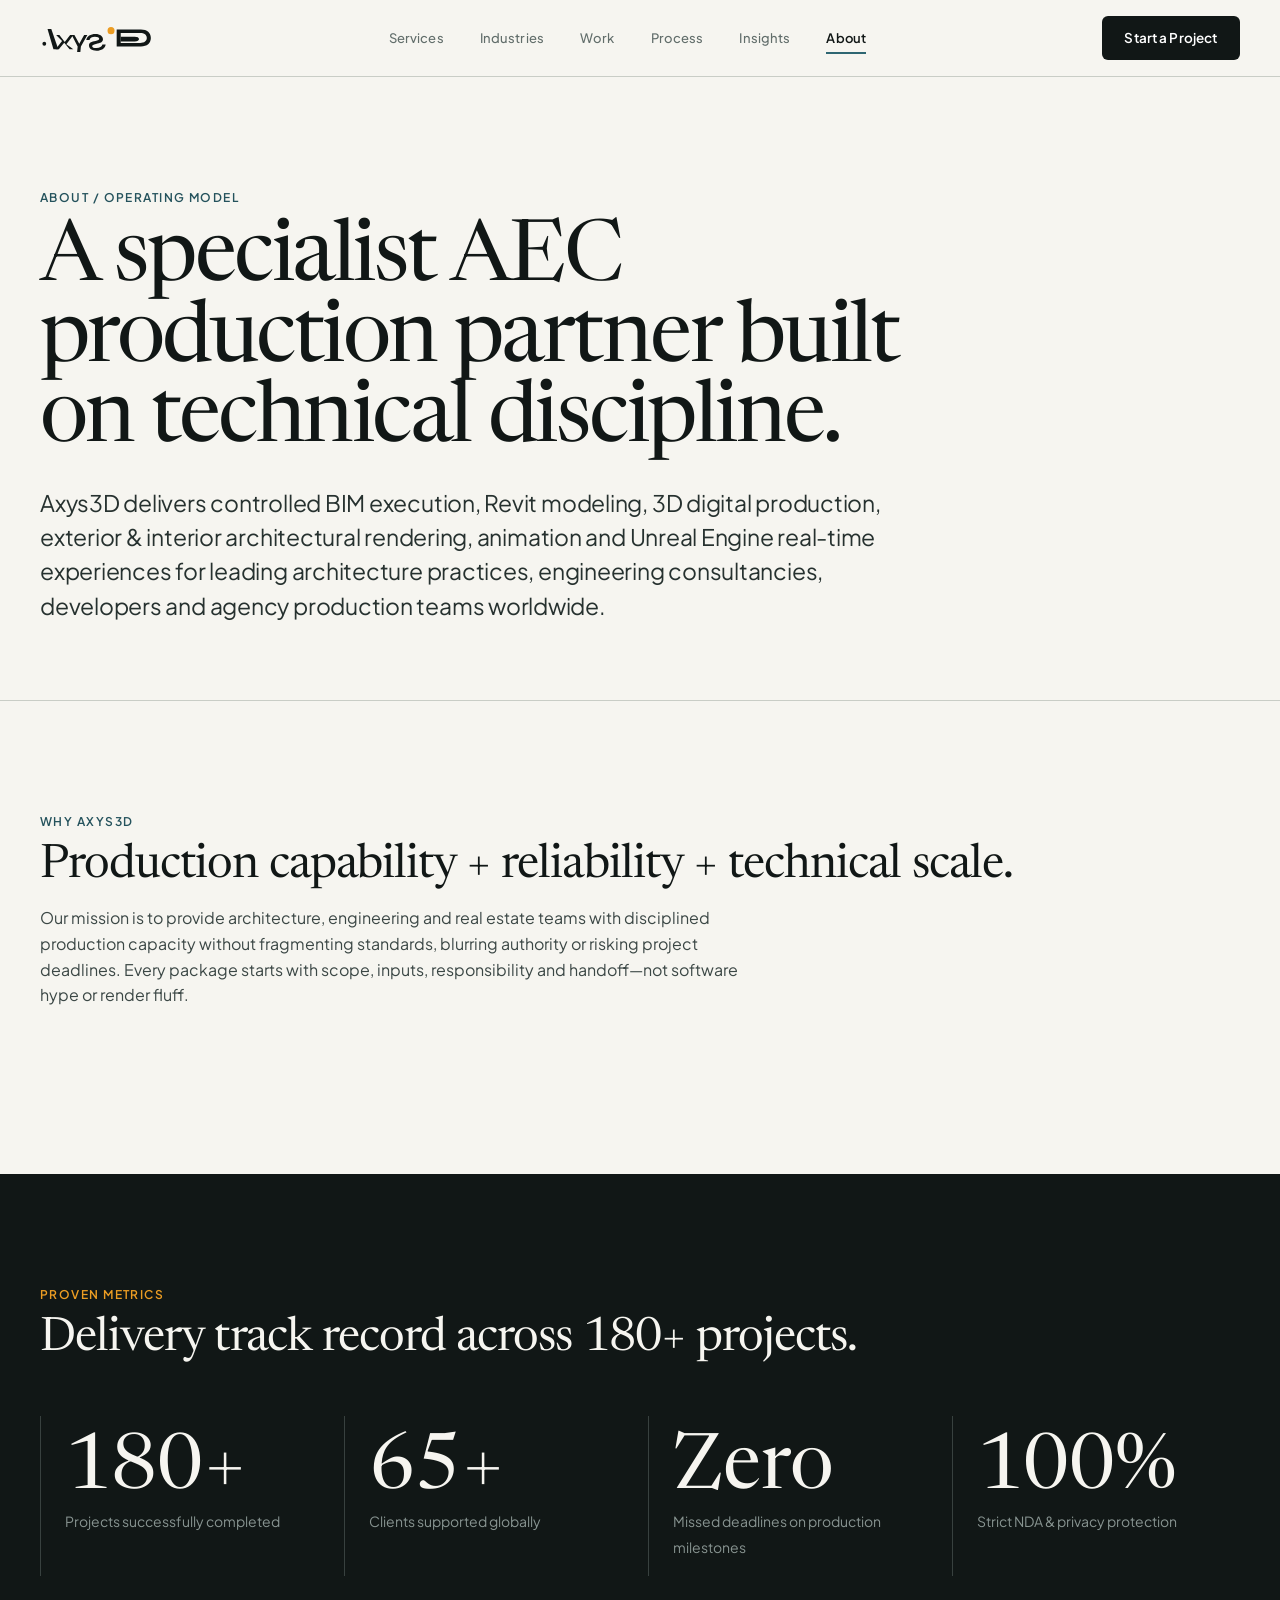
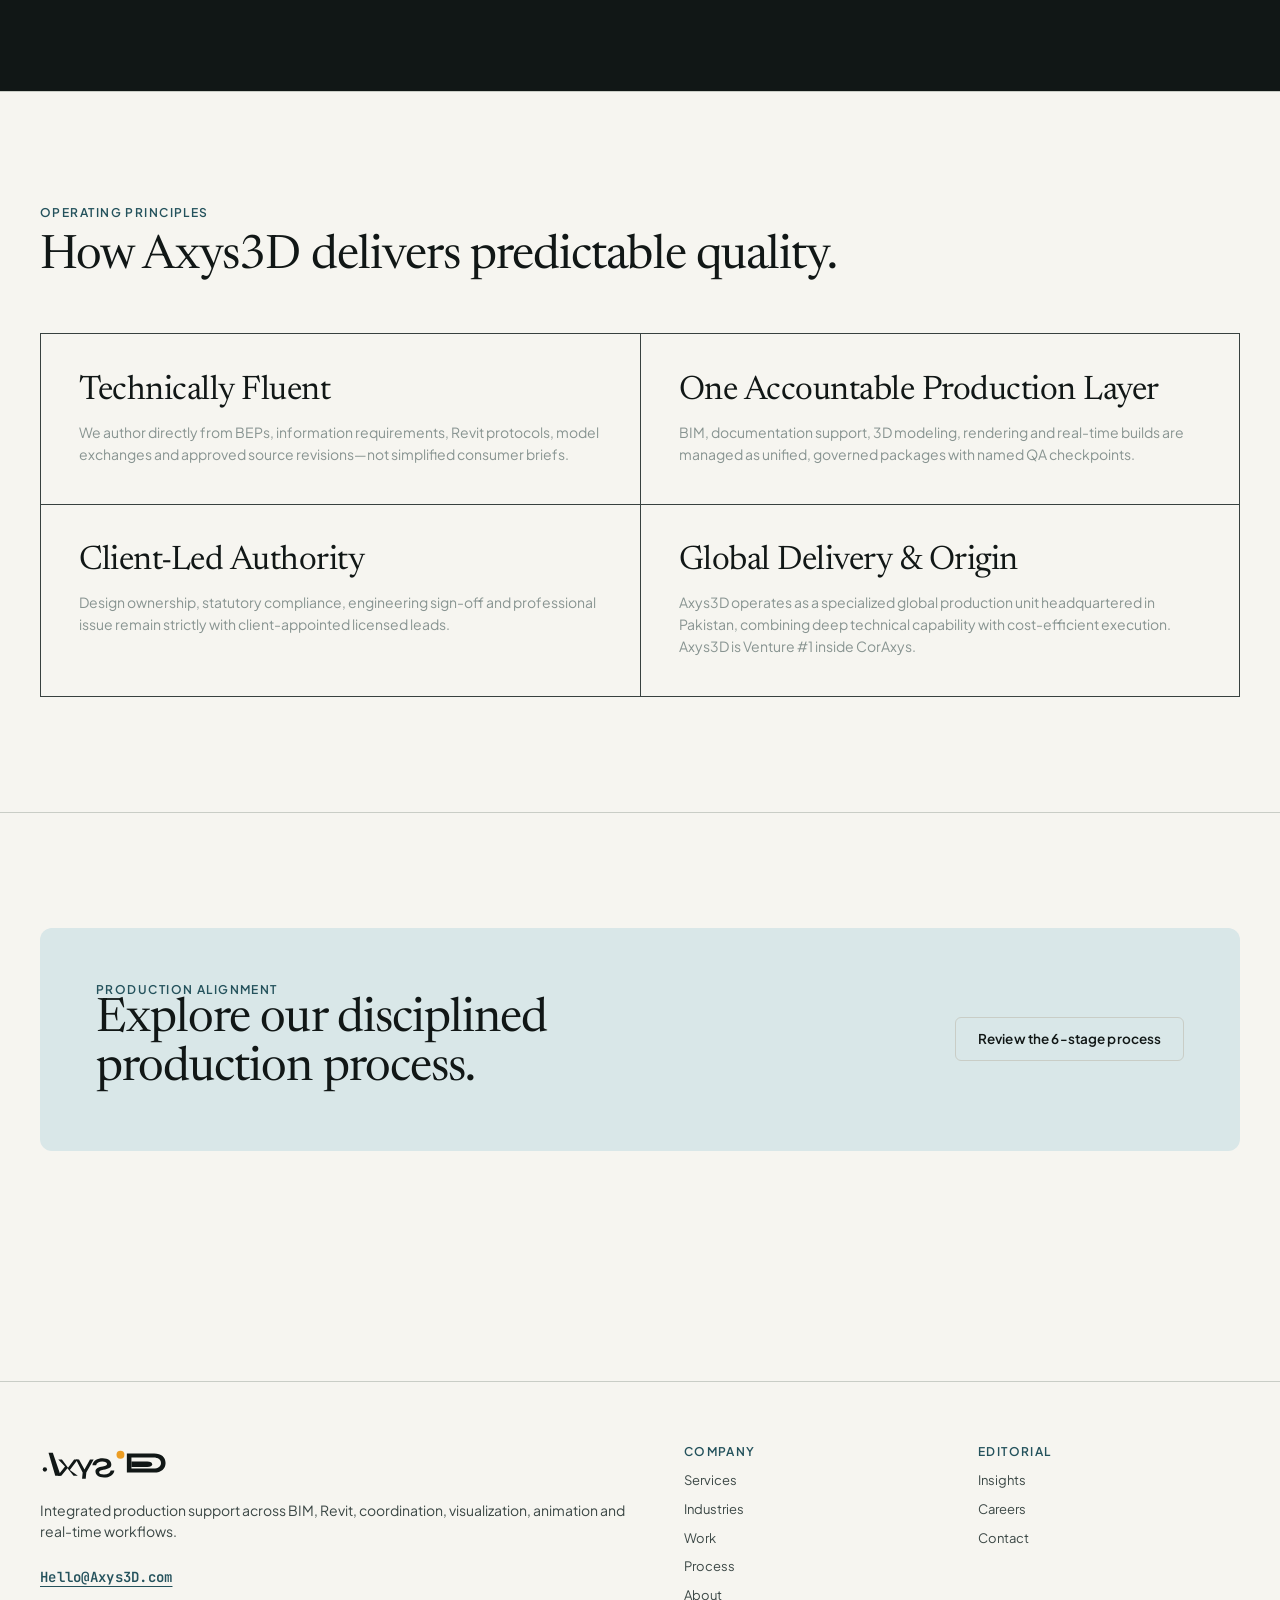
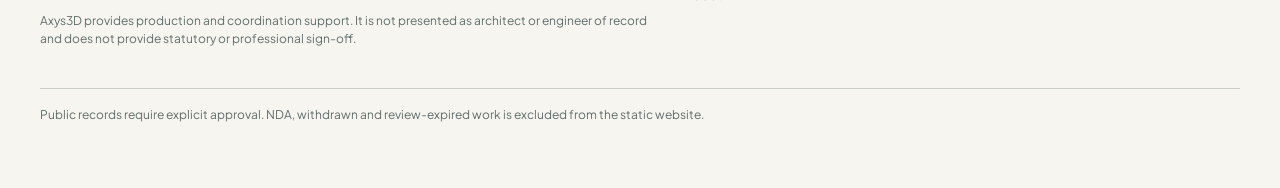
==== commit a6471b1e: "Final UI/UX & Brand Asset Refinement: integrated official Axys3D logo SVG, brand intro splash overla" ====
--- a/about/index.html
+++ b/about/index.html
@@ -16,7 +16,7 @@
   <link rel="icon" href="/favicon.svg" type="image/svg+xml">
   <link rel="preconnect" href="https://fonts.googleapis.com">
   <link rel="preconnect" href="https://fonts.gstatic.com" crossorigin>
-  <link rel="stylesheet" href="https://fonts.googleapis.com/css2?family=Inter:wght@400;450;500;600;700&display=swap">
+  <link rel="stylesheet" href="https://fonts.googleapis.com/css2?family=JetBrains+Mono:ital,wght@0,400;0,500;1,400&family=Newsreader:ital,opsz,wght@0,6..72,300..600;1,6..72,300..600&family=Plus+Jakarta+Sans:ital,wght@0,300..800;1,300..800&display=swap">
   <link rel="stylesheet" href="/css/tokens.css">
   <link rel="stylesheet" href="/css/base.css">
   <link rel="stylesheet" href="/css/components.css">
@@ -40,7 +40,7 @@
   <a class="skip-link" href="#main-content">Skip to content</a>
   <header class="site-header">
     <div class="container header-row">
-      <a href="/" class="wordmark">Axys3D <span>AEC PRODUCTION</span></a>
+      <a href="/" class="site-logo" aria-label="Axys3D AEC Production Partner"><img src="/assets/logo-dark.svg" alt="Axys3D AEC Production Partner" width="168" height="44"></a>
       <nav class="desktop-nav" aria-label="Primary navigation">
         <a href="/services/" class="nav-link">Services</a>
         <a href="/industries/" class="nav-link">Industries</a>
@@ -153,8 +153,9 @@
     <div class="container">
       <div class="footer-grid">
         <div>
-          <a href="/" class="wordmark">Axys3D <span>AEC PRODUCTION</span></a>
+          <a href="/" class="site-logo" aria-label="Axys3D AEC Production Partner"><img src="/assets/logo-dark.svg" alt="Axys3D AEC Production Partner" width="168" height="44"></a>
           <p class="lede">Integrated production support across BIM, Revit, coordination, visualization, animation and real-time workflows.</p>
+          <a href="mailto:Hello@Axys3D.com" class="footer-email-link">Hello@Axys3D.com</a>
           <p class="legal-copy">Axys3D provides production and coordination support. It is not presented as architect or engineer of record and does not provide statutory or professional sign-off.</p>
         </div>
         <div>
--- a/css/tokens.css
+++ b/css/tokens.css
@@ -1,60 +1,62 @@
 /* ============================================================
    AXYS3D — Design Tokens
-   Extracted from prototype, cleaned and documented.
+   Refined for Architectural & Editorial Excellence.
    ============================================================ */
 
 :root {
-  /* ── Ink (dark neutrals) ─────────────────────────────────── */
+  /* ── Ink (dark architectural neutrals) ───────────────────── */
   --ink-950: #111716;
   --ink-900: #18201f;
-  --ink-800: #2a3432;
-  --ink-700: #3e4a48;
-  --ink-500: #64706d;
-  --ink-400: #8a9593;
+  --ink-800: #26312f;
+  --ink-700: #3b4745;
+  --ink-500: #626e6b;
+  --ink-400: #889491;
 
-  /* ── Paper (warm light backgrounds) ──────────────────────── */
+  /* ── Paper (warm architectural background) ───────────────── */
   --paper-50:  #f6f5f0;
   --paper-100: #eceae3;
   --paper-200: #dfddd4;
-  --white:     #fff;
+  --white:     #ffffff;
 
-  /* ── Accent (muted architectural teal) ───────────────────── */
+  /* ── Accent (architectural amber & muted teal) ────────────── */
+  --amber-500:  #ec9d23;
   --accent-700: #24525c;
   --accent-600: #296069;
   --accent-500: #2e6672;
   --accent-100: #d9e7e8;
 
-  /* ── Lines / borders ─────────────────────────────────────── */
+  /* ── Lines & structural borders ─────────────────────────── */
   --line:      #c9cdc6;
   --line-dark: #38413f;
 
-  /* ── Typography ──────────────────────────────────────────── */
-  --font-ui:        "Inter", Arial, Helvetica, sans-serif;
-  --font-editorial: Georgia, "Times New Roman", serif;
-  --font-technical: "SFMono-Regular", Consolas, "Liberation Mono", monospace;
+  /* ── Typography Pairing ─────────────────────────────────── */
+  --font-editorial: "Newsreader", Georgia, "Times New Roman", serif;
+  --font-ui:        "Plus Jakarta Sans", -apple-system, BlinkMacSystemFont, "Segoe UI", Roboto, sans-serif;
+  --font-technical: "JetBrains Mono", "SFMono-Regular", Consolas, monospace;
 
   /* ── Fluid type scale ────────────────────────────────────── */
-  --step--2: 0.6875rem;                            /* 11px — small labels */
+  --step--2: 0.6875rem;                            /* 11px — micro technical metadata */
   --step--1: 0.75rem;                              /* 12px — labels, technical */
   --step-0:  1rem;                                 /* 16px — body */
-  --step-1:  clamp(1.125rem, 0.95rem + 0.5vw, 1.3125rem);  /* 18–21px — lede */
-  --step-2:  clamp(1.5rem, 1.15rem + 1vw, 2rem);           /* 24–32px — heading-sm */
-  --step-3:  clamp(1.75rem, 1.2rem + 1.8vw, 3rem);         /* 28–48px — heading-lg */
-  --step-4:  clamp(2.75rem, 1.8rem + 4vw, 6.5rem);         /* 44–104px — display */
+  --step-1:  clamp(1.125rem, 0.95rem + 0.6vw, 1.375rem);   /* 18–22px — lede */
+  --step-2:  clamp(1.5rem, 1.15rem + 1.2vw, 2.25rem);      /* 24–36px — heading-sm */
+  --step-3:  clamp(1.875rem, 1.2rem + 2.2vw, 3.5rem);      /* 30–56px — heading-lg */
+  --step-4:  clamp(2.85rem, 1.7rem + 4.5vw, 6.75rem);      /* 46–108px — display */
 
-  /* ── Spacing & layout ────────────────────────────────────── */
-  --gutter:       clamp(1.25rem, 4vw, 2.5rem);
-  --content-max:  80rem;
-  --section-space: clamp(4rem, 8vw, 8rem);
+  /* ── Spacing & layout rhythm ─────────────────────────────── */
+  --gutter:        clamp(1.25rem, 4vw, 2.5rem);
+  --content-max:   78rem;
+  --section-space: clamp(4.5rem, 9vw, 8.5rem);
 
   /* ── Border radii ────────────────────────────────────────── */
-  --radius-control: 0.5rem;
-  --radius-card:    0.75rem;
-  --radius-media:   1rem;
+  --radius-control: 0.375rem;
+  --radius-card:    0.5rem;
+  --radius-media:   0.75rem;
 
-  /* ── Transitions ─────────────────────────────────────────── */
-  --ease-out: cubic-bezier(0.16, 1, 0.3, 1);
-  --duration: 0.2s;
+  /* ── Transitions & Animation ─────────────────────────────── */
+  --ease-editorial: cubic-bezier(0.16, 1, 0.3, 1);
+  --duration-fast:  0.18s;
+  --duration-base:  0.28s;
 
   /* ── Focus ring ──────────────────────────────────────────── */
   --focus-ring: 0 0 0 2px var(--paper-50), 0 0 0 4px var(--accent-500);
--- a/css/base.css
+++ b/css/base.css
@@ -1,6 +1,6 @@
 /* ============================================================
    AXYS3D — Base Styles
-   Reset, global defaults, typography.
+   Reset, typography rhythm, global architectural defaults.
    ============================================================ */
 
 /* ── Reset ─────────────────────────────────────────────────── */
@@ -18,8 +18,6 @@
   max-width: 100%;
   overflow-x: hidden;
 }
-
-/* Inter loaded via <link> in HTML <head> — see preconnect + stylesheet */
 
 body {
   background: var(--paper-50);
@@ -64,12 +62,12 @@
   left: 1rem;
   z-index: 200;
   background: var(--white);
-  border: 2px solid var(--ink-950);
-  padding: 0.6rem 1rem;
-  font-size: 0.875rem;
+  border: 1.5px solid var(--ink-950);
+  padding: 0.5rem 0.875rem;
+  font-size: 0.8125rem;
   font-weight: 600;
   transform: translateY(-200%);
-  transition: transform var(--duration) var(--ease-out);
+  transition: transform var(--duration-fast) var(--ease-editorial);
 }
 .skip-link:focus {
   transform: translateY(0);
@@ -94,8 +92,9 @@
   font-family: var(--font-editorial);
   font-size: var(--step-4);
   font-weight: 400;
-  line-height: 0.94;
-  letter-spacing: -0.04em;
+  font-style: normal;
+  line-height: 0.95;
+  letter-spacing: -0.03em;
   text-wrap: balance;
 }
 
@@ -103,8 +102,9 @@
   font-family: var(--font-editorial);
   font-size: var(--step-3);
   font-weight: 400;
-  line-height: 1.05;
-  letter-spacing: -0.025em;
+  font-style: normal;
+  line-height: 1.04;
+  letter-spacing: -0.02em;
   text-wrap: balance;
 }
 
@@ -112,11 +112,12 @@
   font-family: var(--font-editorial);
   font-size: var(--step-2);
   font-weight: 400;
-  line-height: 1.1;
-  letter-spacing: -0.02em;
+  line-height: 1.08;
+  letter-spacing: -0.015em;
 }
 
 .eyebrow {
+  font-family: var(--font-ui);
   font-size: var(--step--1);
   font-weight: 600;
   letter-spacing: 0.12em;
@@ -129,7 +130,7 @@
   max-width: 44rem;
   color: var(--ink-700);
   font-size: var(--step-1);
-  line-height: 1.55;
+  line-height: 1.5;
 }
 
 .technical {
@@ -145,18 +146,17 @@
 .mt-lg  { margin-top: 2rem; }
 .mt-xl  { margin-top: 3rem; }
 .mt-2xl { margin-top: clamp(2.5rem, 5vw, 4rem); }
-.mb-sm  { margin-bottom: 0.75rem; }
-.mb-md  { margin-bottom: 1.25rem; }
 
 /* ── Max-widths ────────────────────────────────────────────── */
-.max-w-narrow   { max-width: 38rem; }
+.max-w-narrow   { max-width: 36rem; }
 .max-w-body     { max-width: 44rem; }
-.max-w-heading  { max-width: 52rem; }
+.max-w-heading  { max-width: 54rem; }
 .max-w-display  { max-width: 66rem; }
 
 /* ── Body text ─────────────────────────────────────────────── */
 .body-text {
   color: var(--ink-700);
+  font-size: var(--step-0);
   line-height: 1.6;
 }
 
--- a/css/components.css
+++ b/css/components.css
@@ -1,7 +1,45 @@
 /* ============================================================
    AXYS3D — Component Styles
-   All reusable UI components — production-ready.
+   Refined Architectural UI Components & Official Brand Assets.
    ============================================================ */
+
+/* ── Brand Splash Introduction ────────────────────────────── */
+#axys-splash {
+  position: fixed;
+  inset: 0;
+  z-index: 9999;
+  background: #111716;
+  display: flex;
+  flex-direction: column;
+  justify-content: center;
+  align-items: center;
+  gap: 1.5rem;
+  opacity: 1;
+  visibility: visible;
+  transition: opacity 0.6s var(--ease-editorial), visibility 0.6s var(--ease-editorial);
+  pointer-events: auto;
+}
+#axys-splash.splash-hidden {
+  opacity: 0;
+  visibility: hidden;
+  pointer-events: none;
+}
+.splash-logo-wrap {
+  width: min(16rem, 70vw);
+}
+.splash-logo-wrap img,
+.splash-logo-wrap svg {
+  width: 100%;
+  height: auto;
+  display: block;
+}
+.splash-sub {
+  color: var(--ink-400);
+  font-family: var(--font-technical);
+  font-size: var(--step--1);
+  letter-spacing: 0.16em;
+  text-transform: uppercase;
+}
 
 /* ── Buttons ───────────────────────────────────────────────── */
 .button {
@@ -10,18 +48,19 @@
   align-items: center;
   gap: 0.5rem;
   min-height: 2.75rem;
-  padding: 0.625rem 1.25rem;
+  padding: 0.65rem 1.35rem;
   border-radius: var(--radius-control);
   border: 1px solid transparent;
-  font-size: 0.875rem;
+  font-size: 0.84375rem;
   font-weight: 600;
+  letter-spacing: 0.01em;
   line-height: 1.2;
   white-space: nowrap;
   text-decoration: none;
-  transition: background-color var(--duration) var(--ease-out),
-              border-color var(--duration) var(--ease-out),
-              color var(--duration) var(--ease-out),
-              transform var(--duration) var(--ease-out);
+  transition: background-color var(--duration-base) var(--ease-editorial),
+              border-color var(--duration-base) var(--ease-editorial),
+              color var(--duration-base) var(--ease-editorial),
+              transform var(--duration-fast) var(--ease-editorial);
   cursor: pointer;
 }
 .button:hover { transform: translateY(-1px); }
@@ -58,7 +97,7 @@
   border-radius: 0;
   min-height: auto;
   padding: 0.35rem 0;
-  font-size: 0.82rem;
+  font-size: 0.8125rem;
   color: var(--ink-950);
 }
 .button-quiet:hover {
@@ -67,15 +106,11 @@
   transform: none;
 }
 
-.button-light {
-  background: var(--white);
-  color: var(--ink-950);
-}
-
 .button-group {
   display: flex;
   flex-wrap: wrap;
-  gap: 0.75rem;
+  align-items: center;
+  gap: 0.875rem;
   margin-top: 2rem;
 }
 
@@ -84,12 +119,12 @@
   border: 0;
   padding: 0.25rem 0;
   color: var(--accent-700);
-  font-size: 0.82rem;
+  font-size: 0.8125rem;
   font-weight: 600;
   text-decoration: underline;
   text-underline-offset: 0.2em;
   cursor: pointer;
-  transition: color var(--duration);
+  transition: color var(--duration-fast);
 }
 .text-button:hover { color: var(--ink-950); }
 .text-button:disabled {
@@ -98,13 +133,13 @@
   pointer-events: none;
 }
 
-/* ── Site Header ───────────────────────────────────────────── */
+/* ── Site Header & Official Logo ────────────────────────────── */
 .site-header {
   position: sticky;
   top: 0;
   z-index: 100;
   border-bottom: 1px solid var(--line);
-  background: color-mix(in srgb, var(--paper-50) 90%, transparent);
+  background: color-mix(in srgb, var(--paper-50) 92%, transparent);
   backdrop-filter: blur(20px) saturate(1.2);
   -webkit-backdrop-filter: blur(20px) saturate(1.2);
 }
@@ -114,31 +149,26 @@
   justify-content: space-between;
   align-items: center;
   gap: 1.5rem;
-  height: 4.5rem;
-}
-
-.wordmark {
+  height: 4.75rem;
+}
+
+.site-logo {
   display: inline-flex;
-  align-items: baseline;
-  gap: 0.4rem;
-  font-size: 1.125rem;
-  font-weight: 700;
-  letter-spacing: -0.03em;
+  align-items: center;
   text-decoration: none;
   flex-shrink: 0;
 }
-.wordmark span {
-  color: var(--accent-500);
-  font-family: var(--font-technical);
-  font-size: var(--step--2);
-  font-weight: 500;
-  letter-spacing: 0.06em;
+.site-logo img,
+.site-logo svg {
+  height: 1.85rem;
+  width: auto;
+  display: block;
 }
 
 .desktop-nav {
   display: flex;
   align-items: center;
-  gap: 2rem;
+  gap: 2.25rem;
 }
 
 .nav-link {
@@ -148,7 +178,7 @@
   font-weight: 500;
   letter-spacing: 0.01em;
   text-decoration: none;
-  transition: color var(--duration);
+  transition: color var(--duration-fast);
 }
 .nav-link::after {
   content: "";
@@ -160,7 +190,7 @@
   background: var(--accent-500);
   transform: scaleX(0);
   transform-origin: right;
-  transition: transform 0.25s var(--ease-out);
+  transition: transform 0.25s var(--ease-editorial);
 }
 .nav-link:hover { color: var(--ink-950); }
 .nav-link:hover::after,
@@ -185,7 +215,7 @@
   font-size: 0.8125rem;
   font-weight: 600;
   cursor: pointer;
-  transition: border-color var(--duration);
+  transition: border-color var(--duration-fast);
 }
 .menu-button:hover { border-color: var(--ink-700); }
 
@@ -210,9 +240,9 @@
   width: 100%;
 }
 
-/* ── Hero ──────────────────────────────────────────────────── */
+/* ── Page Hero ─────────────────────────────────────────────── */
 .page-hero {
-  padding-top: clamp(4rem, 8vw, 7rem);
+  padding-top: clamp(4.5rem, 9vw, 7.5rem);
   padding-bottom: clamp(3rem, 6vw, 5rem);
 }
 .page-hero .display {
@@ -222,9 +252,9 @@
 .hero-statement {
   max-width: 56rem;
   color: var(--ink-800);
-  font-size: clamp(1.125rem, 0.9rem + 0.6vw, 1.5rem);
-  font-weight: 450;
-  line-height: 1.45;
+  font-size: clamp(1.125rem, 0.95rem + 0.6vw, 1.4375rem);
+  font-weight: 400;
+  line-height: 1.5;
   letter-spacing: -0.01em;
   margin-top: 1.5rem;
 }
@@ -234,10 +264,10 @@
   margin-bottom: clamp(2rem, 4vw, 3.5rem);
 }
 .section-header .eyebrow {
-  margin-bottom: 1rem;
+  margin-bottom: 0.875rem;
 }
 .section-header .heading {
-  margin-bottom: 1rem;
+  margin-bottom: 0.875rem;
 }
 .section-header .body-text,
 .section-header .lede {
@@ -264,7 +294,7 @@
   font-size: var(--step-2);
   font-weight: 400;
   line-height: 1.1;
-  letter-spacing: -0.02em;
+  letter-spacing: -0.015em;
 }
 .card p { color: var(--ink-700); }
 
@@ -278,7 +308,7 @@
   text-transform: uppercase;
   letter-spacing: 0.04em;
   border-radius: 999px;
-  padding: 0.3rem 0.6rem;
+  padding: 0.25rem 0.65rem;
 }
 
 /* ── Pipeline ──────────────────────────────────────────────── */
@@ -295,10 +325,10 @@
   display: flex;
   flex-direction: column;
   justify-content: space-between;
-  gap: 3rem;
+  gap: 2.5rem;
   border-right: 1px solid var(--line);
-  padding: 1.25rem;
-  min-height: 9rem;
+  padding: 1.35rem;
+  min-height: 9.5rem;
 }
 .pipeline li:last-child { border-right: 0; }
 .pipeline .pipe-num {
@@ -309,7 +339,7 @@
 }
 .pipeline .pipe-label {
   font-size: 0.875rem;
-  font-weight: 500;
+  font-weight: 600;
   line-height: 1.3;
 }
 
@@ -329,24 +359,24 @@
   flex-direction: column;
   height: 100%;
   min-height: 22rem;
-  padding: 1.75rem;
+  padding: 1.85rem;
   text-decoration: none;
-  transition: background-color var(--duration) var(--ease-out);
+  transition: background-color var(--duration-base) var(--ease-editorial);
 }
 .service-card-link:hover {
   background: rgba(255, 255, 255, 0.04);
 }
 .service-card-link .card-index {
   color: var(--accent-100);
-  opacity: 0.6;
-  margin-bottom: 1.5rem;
+  opacity: 0.7;
+  margin-bottom: 1.25rem;
 }
 .service-matrix h3 {
   font-family: var(--font-editorial);
   font-size: var(--step-2);
   font-weight: 400;
-  line-height: 1.08;
-  letter-spacing: -0.02em;
+  line-height: 1.1;
+  letter-spacing: -0.015em;
   margin-bottom: 0.75rem;
 }
 .service-matrix .service-desc {
@@ -362,7 +392,7 @@
 }
 .service-matrix .service-deliverables li {
   border-top: 1px solid var(--line-dark);
-  padding: 0.5rem 0;
+  padding: 0.45rem 0;
   color: var(--ink-400);
 }
 .service-card-cta {
@@ -377,10 +407,10 @@
   letter-spacing: 0.02em;
 }
 .service-card-cta .arrow {
-  transition: transform var(--duration) var(--ease-out);
+  transition: transform var(--duration-base) var(--ease-editorial);
 }
 .service-card-link:hover .service-card-cta .arrow {
-  transform: translateX(3px);
+  transform: translateX(4px);
 }
 
 /* ── Audience Grid ─────────────────────────────────────────── */
@@ -397,20 +427,20 @@
   background: var(--white);
   padding: 1.5rem;
   text-decoration: none;
-  transition: border-color var(--duration) var(--ease-out),
-              box-shadow var(--duration) var(--ease-out);
+  transition: border-color var(--duration-base) var(--ease-editorial),
+              box-shadow var(--duration-base) var(--ease-editorial);
 }
 .audience-card:hover {
   border-color: var(--accent-500);
-  box-shadow: 0 1rem 2.5rem rgba(17, 23, 22, 0.08);
-}
-.audience-card .card-index { margin-bottom: 1.5rem; }
+  box-shadow: 0 1rem 2.5rem rgba(17, 23, 22, 0.06);
+}
+.audience-card .card-index { margin-bottom: 1.25rem; }
 .audience-card h3 {
   font-family: var(--font-editorial);
   font-size: var(--step-2);
   font-weight: 400;
-  line-height: 1.08;
-  letter-spacing: -0.02em;
+  line-height: 1.1;
+  letter-spacing: -0.015em;
   margin-bottom: 0.6rem;
 }
 .audience-card p {
@@ -428,20 +458,20 @@
   font-size: 0.8125rem;
   font-weight: 600;
   color: var(--ink-950);
-  transition: color var(--duration);
+  transition: color var(--duration-fast);
 }
 .text-link:hover { color: var(--accent-700); }
 .text-link .arrow {
-  transition: transform var(--duration) var(--ease-out);
-}
-.text-link:hover .arrow { transform: translateX(3px); }
+  transition: transform var(--duration-base) var(--ease-editorial);
+}
+.text-link:hover .arrow { transform: translateX(4px); }
 
 /* ── Dark Band ─────────────────────────────────────────────── */
 .dark-band {
   background: var(--ink-950);
   color: var(--paper-50);
 }
-.dark-band .eyebrow { color: var(--accent-100); }
+.dark-band .eyebrow { color: var(--amber-500); }
 .dark-band .heading { color: var(--paper-50); }
 .dark-band .body-text { color: var(--ink-400); }
 
@@ -457,7 +487,7 @@
 .project-link {
   display: block;
   text-decoration: none;
-  transition: opacity var(--duration);
+  transition: opacity var(--duration-base);
 }
 .project-link:hover { opacity: 0.88; }
 .project-link:focus-visible { border-radius: var(--radius-media); }
@@ -465,20 +495,13 @@
   aspect-ratio: 16 / 10;
   margin-bottom: 1.25rem;
 }
-.project-meta h2,
 .project-meta h3 {
   font-family: var(--font-editorial);
   font-size: var(--step-2);
   font-weight: 400;
   line-height: 1.1;
-  letter-spacing: -0.02em;
-  margin: 0.5rem 0 0;
-}
-.project-meta p:not(.eyebrow) {
-  max-width: 36rem;
-  color: var(--ink-700);
-  font-size: 0.875rem;
-  margin-top: 0.35rem;
+  letter-spacing: -0.015em;
+  margin: 0.4rem 0 0;
 }
 .project-card-tags {
   display: flex;
@@ -510,7 +533,7 @@
     linear-gradient(var(--line) 1px, transparent 1px),
     linear-gradient(90deg, var(--line) 1px, transparent 1px);
   background-size: 2.5rem 2.5rem;
-  opacity: 0.5;
+  opacity: 0.4;
 }
 .media-mass {
   position: absolute;
@@ -533,7 +556,7 @@
   bottom: 0.75rem;
   left: 0.75rem;
   background: var(--paper-50);
-  padding: 0.4rem 0.65rem;
+  padding: 0.35rem 0.6rem;
   font-family: var(--font-technical);
   font-size: var(--step--2);
   letter-spacing: 0.04em;
@@ -544,18 +567,14 @@
 .cta-block {
   display: grid;
   grid-template-columns: 1.2fr 0.8fr;
-  align-items: end;
+  align-items: center;
   gap: 2rem;
   border-radius: var(--radius-media);
   background: var(--accent-100);
   padding: clamp(2rem, 5vw, 3.5rem);
 }
-.cta-block .heading {
-  color: var(--ink-950);
-}
-.cta-block .button {
-  justify-self: end;
-}
+.cta-block .heading { color: var(--ink-950); }
+.cta-block .button { justify-self: end; }
 
 /* ── FAQ List ──────────────────────────────────────────────── */
 .faq-list {
@@ -571,7 +590,7 @@
   font-weight: 500;
   cursor: pointer;
   list-style: none;
-  transition: color var(--duration);
+  transition: color var(--duration-fast);
 }
 .faq-list summary::-webkit-details-marker { display: none; }
 .faq-list summary::marker { display: none; }
@@ -587,9 +606,7 @@
   font-weight: 300;
   font-family: var(--font-editorial);
 }
-.faq-list details[open] summary::after {
-  content: "−";
-}
+.faq-list details[open] summary::after { content: "−"; }
 .faq-list .faq-answer {
   max-width: 44rem;
   color: var(--ink-700);
@@ -629,12 +646,9 @@
 .single-column-list li:nth-child(odd) { border-right: 0; }
 .single-column-list li:nth-child(even) { padding-left: 0; }
 
-/* ── Light list (in dark-band) ─────────────────────────────── */
-.light-list li { border-color: var(--line-dark); color: var(--ink-400); }
-
 /* ── Boundary Note ─────────────────────────────────────────── */
 .boundary-note {
-  border-left: 2px solid var(--accent-500);
+  border-left: 2.5px solid var(--amber-500);
   background: var(--accent-100);
   color: var(--ink-800);
   font-size: 0.875rem;
@@ -681,7 +695,7 @@
   font-size: var(--step-2);
   font-weight: 400;
   line-height: 1.1;
-  letter-spacing: -0.02em;
+  letter-spacing: -0.015em;
 }
 .portfolio-notice p {
   color: var(--ink-700);
@@ -771,7 +785,7 @@
   font-size: var(--step-2);
   font-weight: 400;
   line-height: 1.1;
-  letter-spacing: -0.02em;
+  letter-spacing: -0.015em;
   margin-bottom: 0.5rem;
 }
 .industry-card p {
@@ -805,7 +819,7 @@
   font-size: var(--step-2);
   font-weight: 400;
   line-height: 1.1;
-  letter-spacing: -0.02em;
+  letter-spacing: -0.015em;
 }
 .process-stack p {
   color: var(--ink-700);
@@ -830,7 +844,7 @@
   font-size: var(--step-2);
   font-weight: 400;
   line-height: 1.1;
-  letter-spacing: -0.02em;
+  letter-spacing: -0.015em;
   margin-bottom: 0.75rem;
 }
 .principle-grid p {
@@ -854,7 +868,7 @@
   font-size: var(--step-3);
   font-weight: 400;
   line-height: 1.08;
-  letter-spacing: -0.025em;
+  letter-spacing: -0.02em;
   margin-top: 0.75rem;
 }
 .insight-list p {
@@ -892,20 +906,12 @@
   font-size: var(--step-2);
   font-weight: 400;
   line-height: 1.1;
-  letter-spacing: -0.02em;
+  letter-spacing: -0.015em;
   margin: 0.5rem 0 0.35rem;
 }
 .job-list p {
   color: var(--ink-700);
   font-size: 0.875rem;
-}
-
-/* ── Case Layout (split) ───────────────────────────────────── */
-.case-layout {
-  display: grid;
-  grid-template-columns: minmax(14rem, 0.6fr) minmax(22rem, 1.4fr);
-  gap: clamp(3rem, 7vw, 7rem);
-  align-items: start;
 }
 
 /* ── Footer ────────────────────────────────────────────────── */
@@ -913,17 +919,35 @@
   border-top: 1px solid var(--line);
   padding-block: clamp(2.5rem, 5vw, 4rem);
   margin-top: var(--section-space);
+  background: var(--paper-50);
 }
 .footer-grid {
   display: grid;
   grid-template-columns: 1.4fr 0.6fr 0.6fr;
   gap: 2rem;
 }
-.footer-grid .wordmark { margin-bottom: 1.25rem; }
+.footer-grid .site-logo { margin-bottom: 1.25rem; }
+.footer-grid .site-logo img,
+.footer-grid .site-logo svg {
+  height: 2.1rem;
+}
 .footer-grid .lede {
   font-size: 0.875rem;
   margin-bottom: 1rem;
 }
+.footer-email-link {
+  display: inline-block;
+  color: var(--accent-700);
+  font-family: var(--font-technical);
+  font-size: 0.875rem;
+  font-weight: 600;
+  letter-spacing: 0.02em;
+  text-decoration: underline;
+  text-underline-offset: 0.25em;
+  margin: 0.5rem 0 1rem;
+  transition: color var(--duration-fast);
+}
+.footer-email-link:hover { color: var(--ink-950); }
 .footer-links {
   display: grid;
   gap: 0.5rem;
@@ -933,7 +957,7 @@
 .footer-links a {
   color: var(--ink-700);
   text-decoration: none;
-  transition: color var(--duration);
+  transition: color var(--duration-fast);
 }
 .footer-links a:hover { color: var(--ink-950); }
 .footer-note {
@@ -1010,8 +1034,7 @@
    ============================================================ */
 @media (max-width: 800px) {
   .contact-layout,
-  .portfolio-notice,
-  .case-layout { grid-template-columns: 1fr; }
+  .portfolio-notice { grid-template-columns: 1fr; }
 
   .project-grid,
   .service-matrix { grid-template-columns: 1fr; }
@@ -1024,15 +1047,20 @@
    ============================================================ */
 @media (max-width: 600px) {
   .display {
-    font-size: clamp(2.5rem, 12vw, 4rem);
-    line-height: 0.96;
+    font-size: clamp(2.5rem, 12vw, 3.85rem);
+    line-height: 0.98;
+  }
+
+  .site-logo img,
+  .site-logo svg {
+    height: 1.6rem;
   }
 
   .pipeline { grid-template-columns: 1fr; }
   .pipeline li {
     border-right: 0;
     min-height: auto;
-    gap: 1.5rem;
+    gap: 1.25rem;
     border-bottom: 1px solid var(--line) !important;
   }
   .pipeline li:last-child { border-bottom: 0 !important; }
@@ -1067,6 +1095,7 @@
    Reduced motion
    ============================================================ */
 @media (prefers-reduced-motion: reduce) {
+  #axys-splash { transition-duration: 0.01ms !important; }
   .button:hover,
   .audience-card:hover,
   .service-card-link:hover { transform: none; }
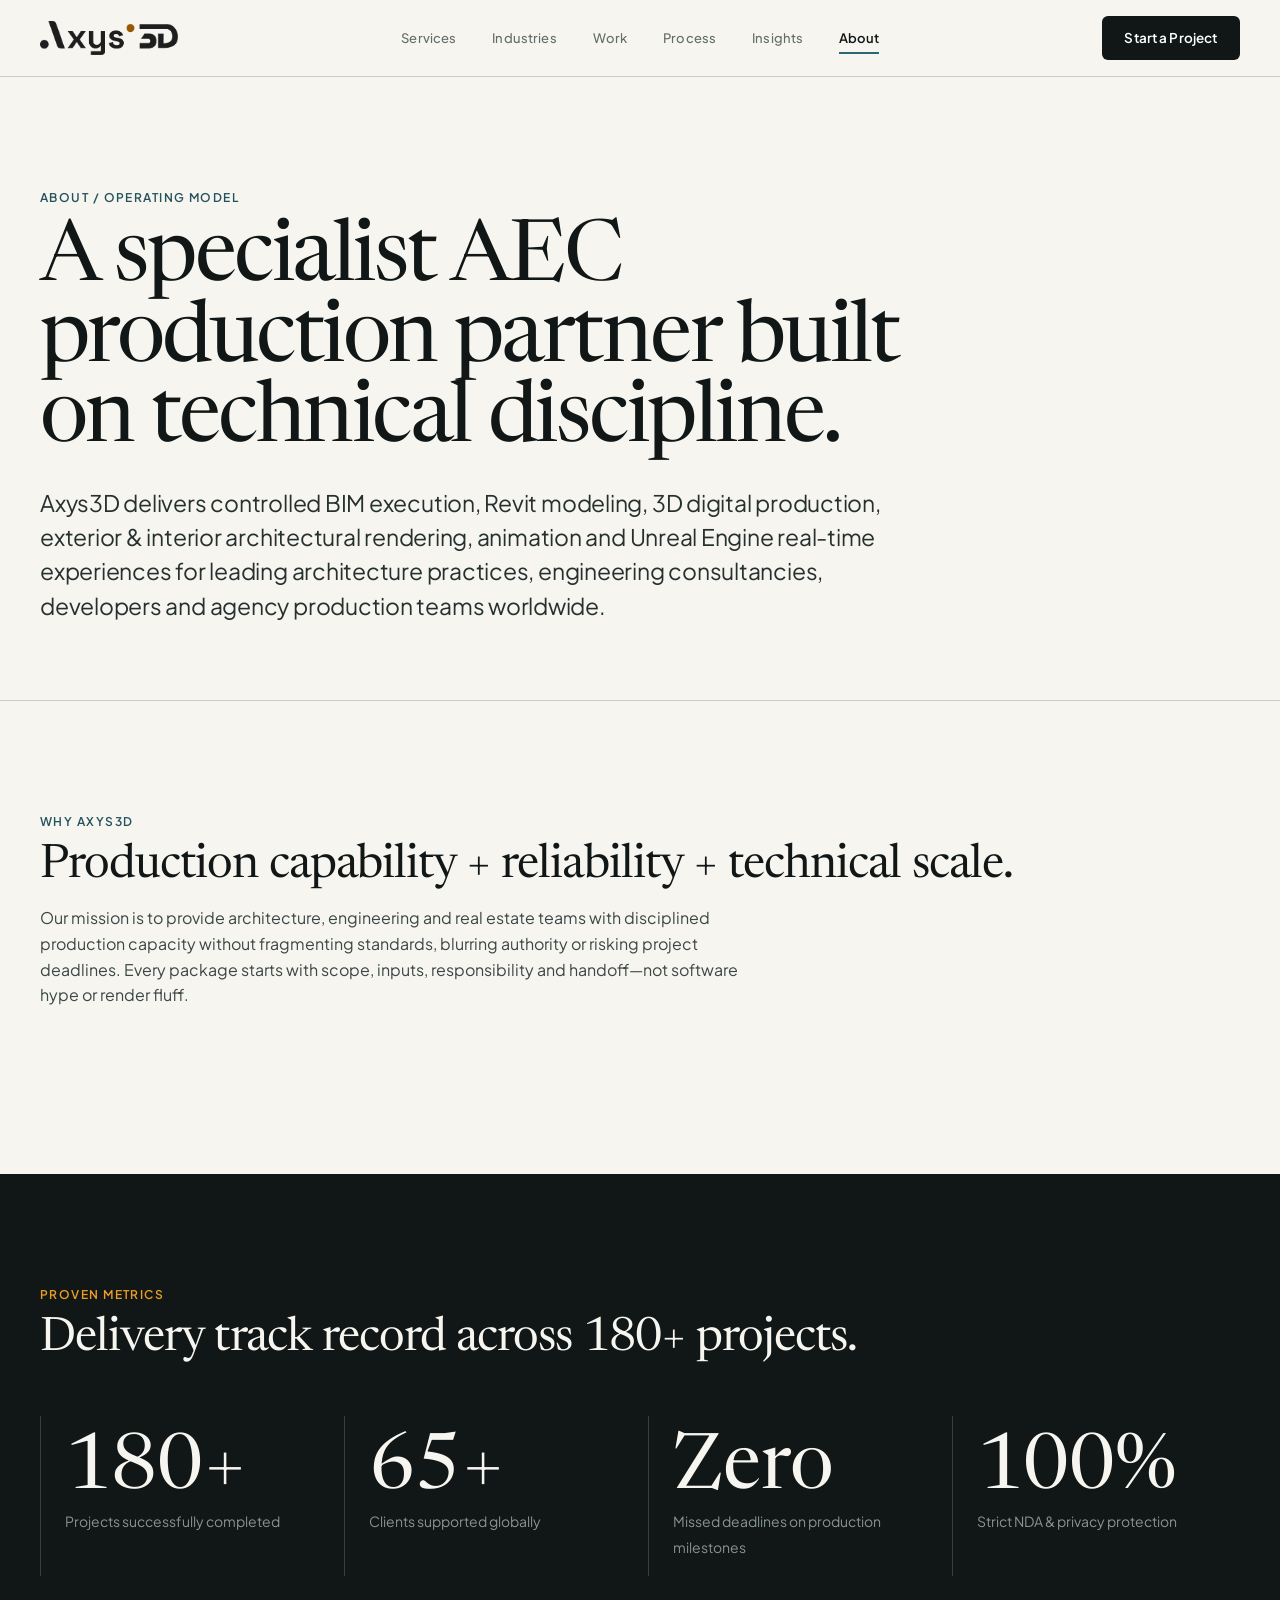
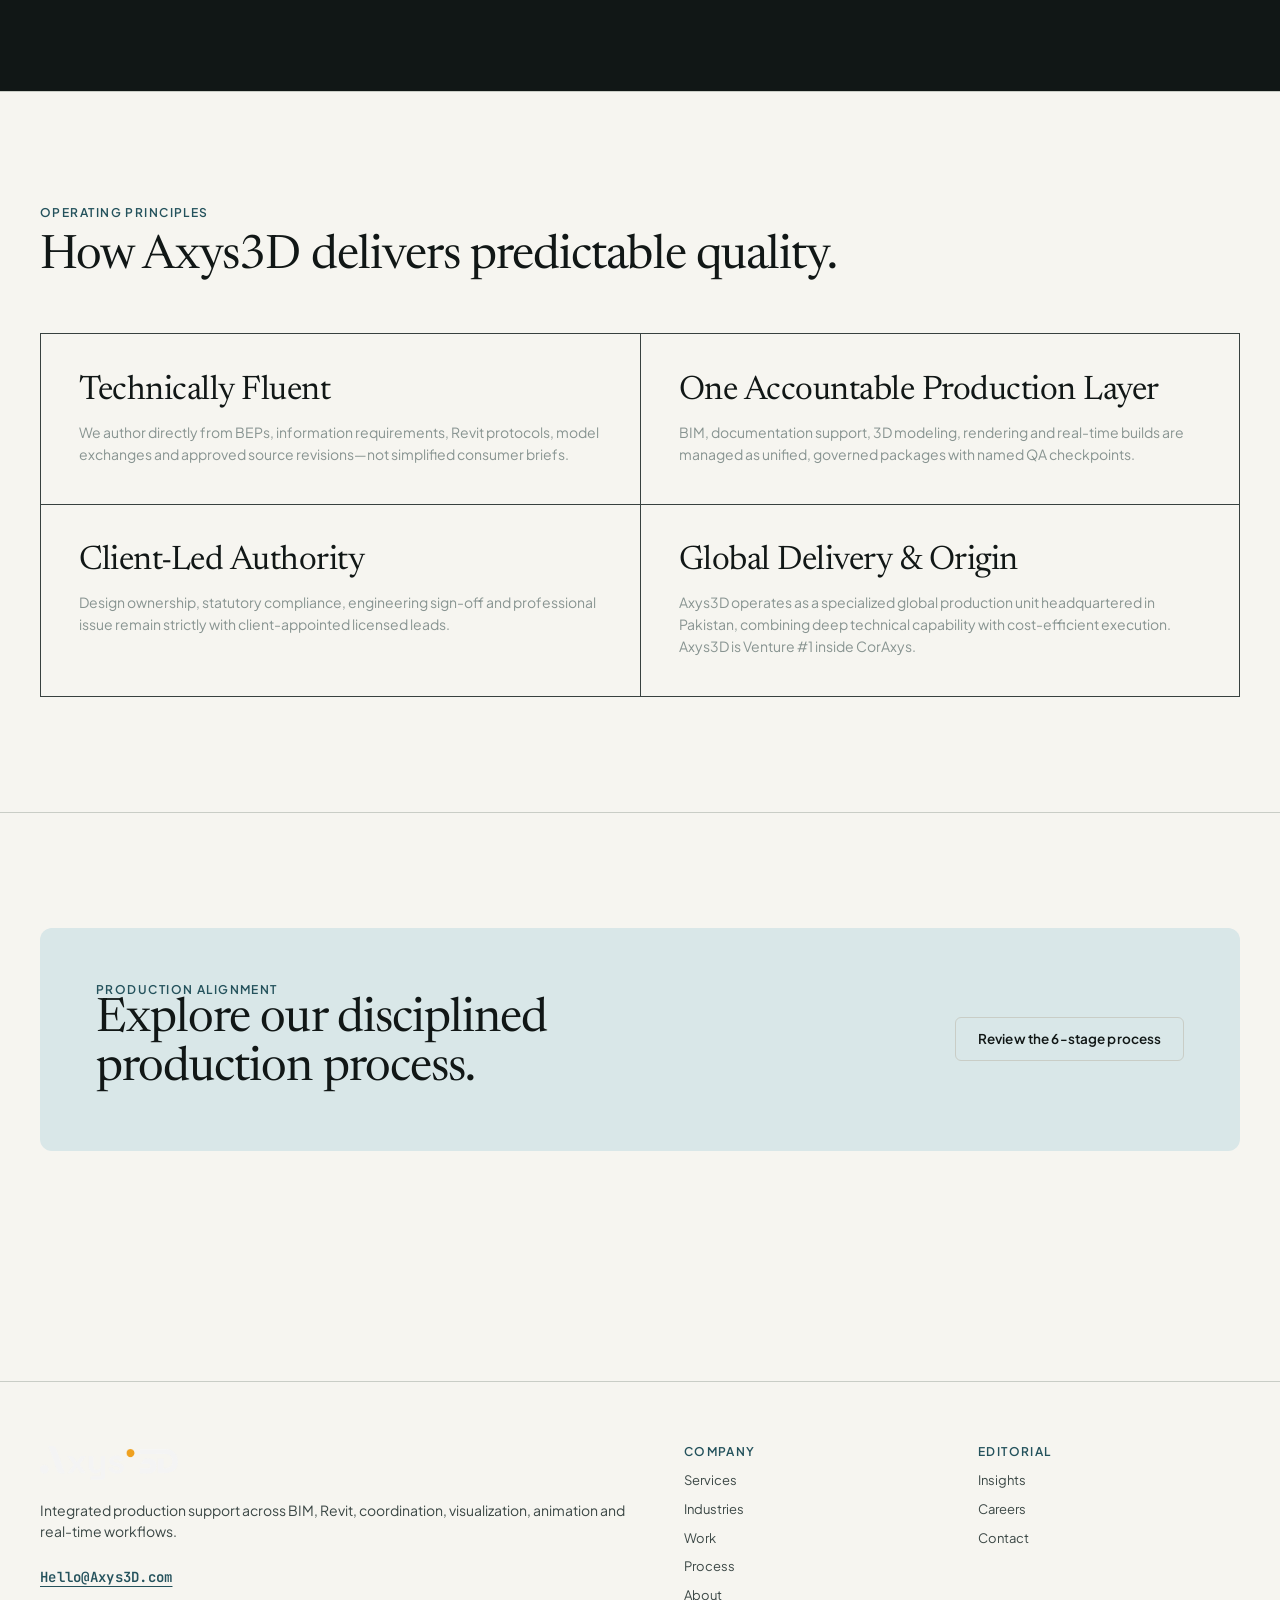
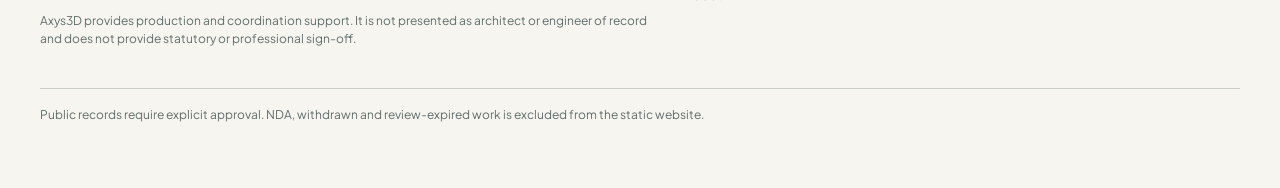
==== commit 530eee53: "Final Creative Review: applied original supplied logo asset directly, refined Newsreader + Plus Jaka" ====
--- a/about/index.html
+++ b/about/index.html
@@ -40,7 +40,7 @@
   <a class="skip-link" href="#main-content">Skip to content</a>
   <header class="site-header">
     <div class="container header-row">
-      <a href="/" class="site-logo" aria-label="Axys3D AEC Production Partner"><img src="/assets/logo-dark.svg" alt="Axys3D AEC Production Partner" width="168" height="44"></a>
+      <a href="/" class="site-logo" aria-label="Axys3D AEC Production Partner"><img src="/assets/logo.png" alt="Axys3D AEC Production Partner" width="210" height="55"></a>
       <nav class="desktop-nav" aria-label="Primary navigation">
         <a href="/services/" class="nav-link">Services</a>
         <a href="/industries/" class="nav-link">Industries</a>
@@ -153,7 +153,7 @@
     <div class="container">
       <div class="footer-grid">
         <div>
-          <a href="/" class="site-logo" aria-label="Axys3D AEC Production Partner"><img src="/assets/logo-dark.svg" alt="Axys3D AEC Production Partner" width="168" height="44"></a>
+          <a href="/" class="site-logo" aria-label="Axys3D AEC Production Partner"><img src="/assets/logo.png" alt="Axys3D AEC Production Partner" width="210" height="55"></a>
           <p class="lede">Integrated production support across BIM, Revit, coordination, visualization, animation and real-time workflows.</p>
           <a href="mailto:Hello@Axys3D.com" class="footer-email-link">Hello@Axys3D.com</a>
           <p class="legal-copy">Axys3D provides production and coordination support. It is not presented as architect or engineer of record and does not provide statutory or professional sign-off.</p>
--- a/css/components.css
+++ b/css/components.css
@@ -2,44 +2,6 @@
    AXYS3D — Component Styles
    Refined Architectural UI Components & Official Brand Assets.
    ============================================================ */
-
-/* ── Brand Splash Introduction ────────────────────────────── */
-#axys-splash {
-  position: fixed;
-  inset: 0;
-  z-index: 9999;
-  background: #111716;
-  display: flex;
-  flex-direction: column;
-  justify-content: center;
-  align-items: center;
-  gap: 1.5rem;
-  opacity: 1;
-  visibility: visible;
-  transition: opacity 0.6s var(--ease-editorial), visibility 0.6s var(--ease-editorial);
-  pointer-events: auto;
-}
-#axys-splash.splash-hidden {
-  opacity: 0;
-  visibility: hidden;
-  pointer-events: none;
-}
-.splash-logo-wrap {
-  width: min(16rem, 70vw);
-}
-.splash-logo-wrap img,
-.splash-logo-wrap svg {
-  width: 100%;
-  height: auto;
-  display: block;
-}
-.splash-sub {
-  color: var(--ink-400);
-  font-family: var(--font-technical);
-  font-size: var(--step--1);
-  letter-spacing: 0.16em;
-  text-transform: uppercase;
-}
 
 /* ── Buttons ───────────────────────────────────────────────── */
 .button {
@@ -133,13 +95,13 @@
   pointer-events: none;
 }
 
-/* ── Site Header & Official Logo ────────────────────────────── */
+/* ── Site Header & Official Supplied Logo ──────────────────── */
 .site-header {
   position: sticky;
   top: 0;
   z-index: 100;
   border-bottom: 1px solid var(--line);
-  background: color-mix(in srgb, var(--paper-50) 92%, transparent);
+  background: color-mix(in srgb, var(--paper-50) 94%, transparent);
   backdrop-filter: blur(20px) saturate(1.2);
   -webkit-backdrop-filter: blur(20px) saturate(1.2);
 }
@@ -158,11 +120,15 @@
   text-decoration: none;
   flex-shrink: 0;
 }
-.site-logo img,
-.site-logo svg {
-  height: 1.85rem;
+.site-logo img {
+  height: 2.1rem;
   width: auto;
   display: block;
+  object-fit: contain;
+}
+/* Invert white text logo on light header background */
+.site-header .site-logo img {
+  filter: invert(0.92) hue-rotate(180deg);
 }
 
 .desktop-nav {
@@ -927,9 +893,9 @@
   gap: 2rem;
 }
 .footer-grid .site-logo { margin-bottom: 1.25rem; }
-.footer-grid .site-logo img,
-.footer-grid .site-logo svg {
+.footer-grid .site-logo img {
   height: 2.1rem;
+  filter: none;
 }
 .footer-grid .lede {
   font-size: 0.875rem;
@@ -1051,9 +1017,8 @@
     line-height: 0.98;
   }
 
-  .site-logo img,
-  .site-logo svg {
-    height: 1.6rem;
+  .site-logo img {
+    height: 1.7rem;
   }
 
   .pipeline { grid-template-columns: 1fr; }
@@ -1095,7 +1060,6 @@
    Reduced motion
    ============================================================ */
 @media (prefers-reduced-motion: reduce) {
-  #axys-splash { transition-duration: 0.01ms !important; }
   .button:hover,
   .audience-card:hover,
   .service-card-link:hover { transform: none; }
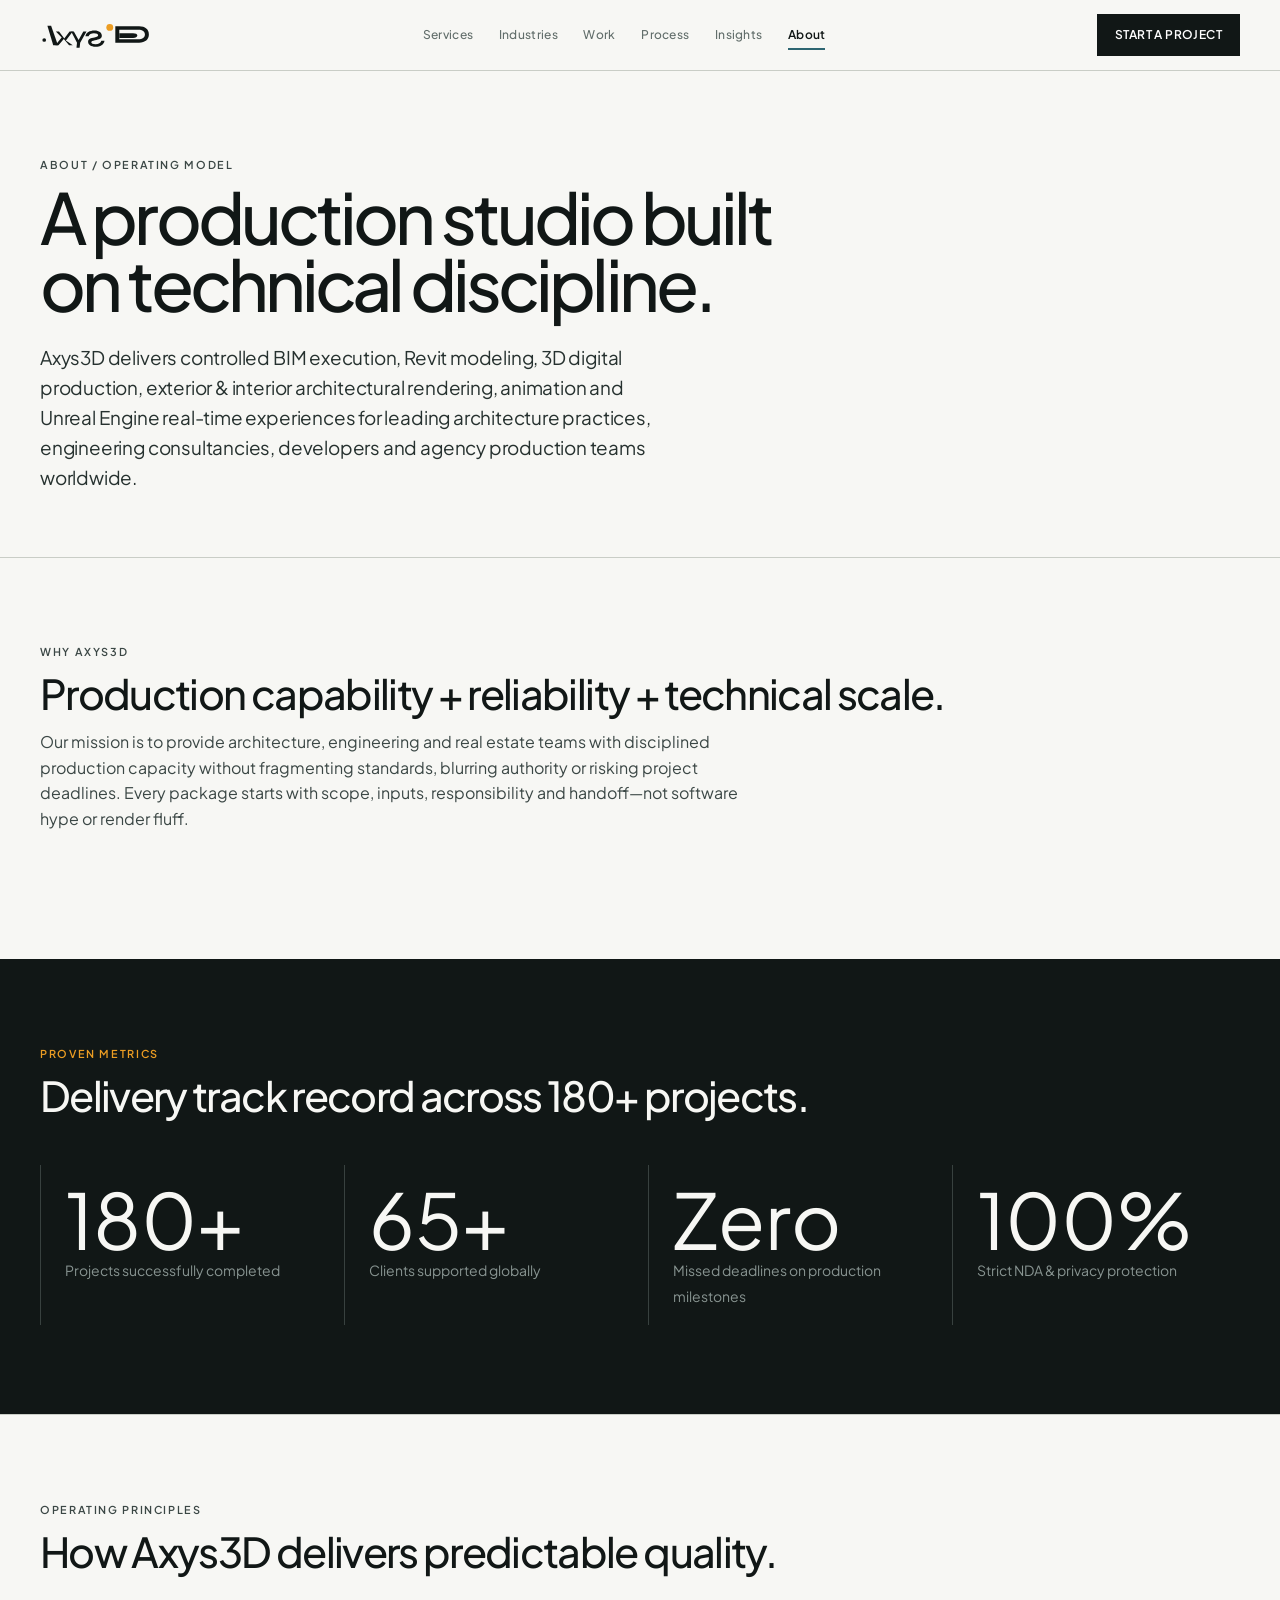
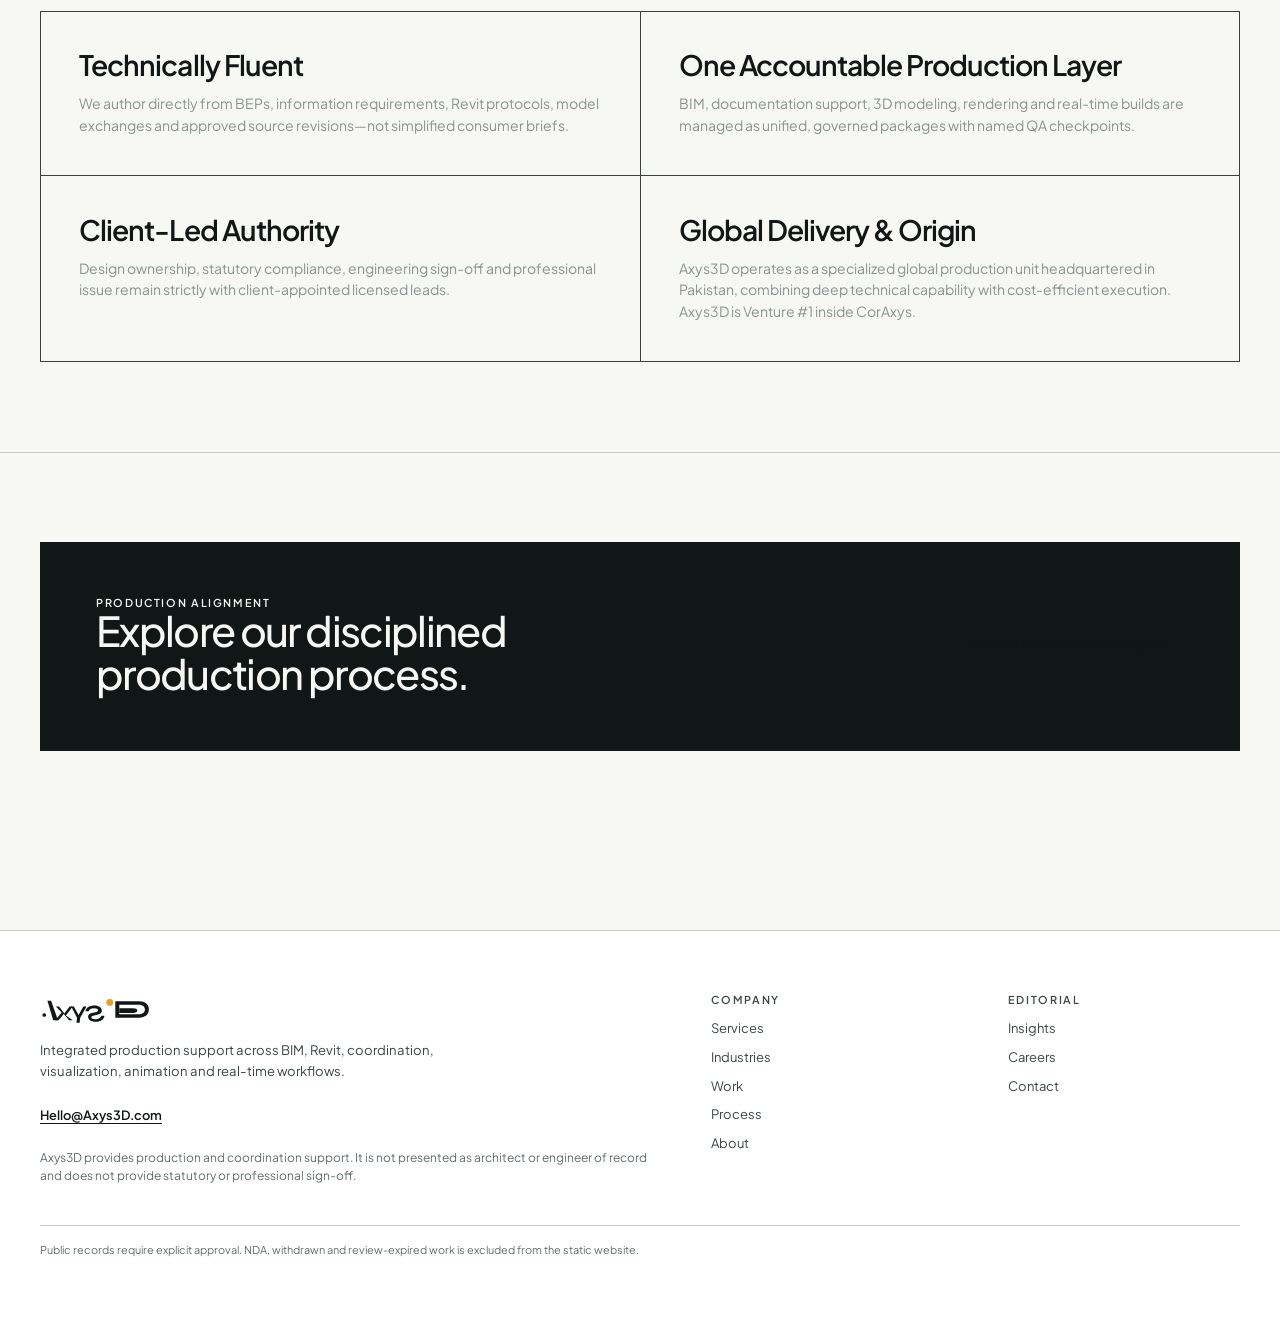
==== commit 2188232e: "Fix logo animation integration, clean main.js splash controller, fix secondary page canonicals and f" ====
--- a/about/index.html
+++ b/about/index.html
@@ -16,7 +16,7 @@
   <link rel="icon" href="/favicon.svg" type="image/svg+xml">
   <link rel="preconnect" href="https://fonts.googleapis.com">
   <link rel="preconnect" href="https://fonts.gstatic.com" crossorigin>
-  <link rel="stylesheet" href="https://fonts.googleapis.com/css2?family=JetBrains+Mono:ital,wght@0,400;0,500;1,400&family=Newsreader:ital,opsz,wght@0,6..72,300..600;1,6..72,300..600&family=Plus+Jakarta+Sans:ital,wght@0,300..800;1,300..800&display=swap">
+  <link rel="stylesheet" href="https://fonts.googleapis.com/css2?family=JetBrains+Mono:ital,wght@0,400;0,500;1,400&family=Plus+Jakarta+Sans:ital,wght@0,300..800;1,300..800&display=swap" media="print" onload="this.media='all'">
   <link rel="stylesheet" href="/css/tokens.css">
   <link rel="stylesheet" href="/css/base.css">
   <link rel="stylesheet" href="/css/components.css">
@@ -40,7 +40,7 @@
   <a class="skip-link" href="#main-content">Skip to content</a>
   <header class="site-header">
     <div class="container header-row">
-      <a href="/" class="site-logo" aria-label="Axys3D AEC Production Partner"><img src="/assets/logo.png" alt="Axys3D AEC Production Partner" width="210" height="55"></a>
+      <a href="/" class="site-logo" aria-label="Axys3D AEC Production Partner"><img src="/assets/logo-dark.svg" alt="Axys3D AEC Production Partner" width="210" height="55"></a>
       <nav class="desktop-nav" aria-label="Primary navigation">
         <a href="/services/" class="nav-link">Services</a>
         <a href="/industries/" class="nav-link">Industries</a>
@@ -67,7 +67,7 @@
     <section class="page-hero">
       <div class="container">
         <p class="eyebrow">About / Operating model</p>
-        <h1 class="display">A specialist AEC production partner built on technical discipline.</h1>
+        <h1 class="display">A production studio built on technical discipline.</h1>
         <p class="hero-statement">Axys3D delivers controlled BIM execution, Revit modeling, 3D digital production, exterior & interior architectural rendering, animation and Unreal Engine real-time experiences for leading architecture practices, engineering consultancies, developers and agency production teams worldwide.</p>
       </div>
     </section>
@@ -153,7 +153,7 @@
     <div class="container">
       <div class="footer-grid">
         <div>
-          <a href="/" class="site-logo" aria-label="Axys3D AEC Production Partner"><img src="/assets/logo.png" alt="Axys3D AEC Production Partner" width="210" height="55"></a>
+          <a href="/" class="site-logo" aria-label="Axys3D AEC Production Partner"><img src="/assets/logo-dark.svg" alt="Axys3D AEC Production Partner" width="210" height="55"></a>
           <p class="lede">Integrated production support across BIM, Revit, coordination, visualization, animation and real-time workflows.</p>
           <a href="mailto:Hello@Axys3D.com" class="footer-email-link">Hello@Axys3D.com</a>
           <p class="legal-copy">Axys3D provides production and coordination support. It is not presented as architect or engineer of record and does not provide statutory or professional sign-off.</p>
--- a/css/tokens.css
+++ b/css/tokens.css
@@ -13,9 +13,9 @@
   --ink-400: #889491;
 
   /* ── Paper (warm architectural background) ───────────────── */
-  --paper-50:  #f6f5f0;
-  --paper-100: #eceae3;
-  --paper-200: #dfddd4;
+  --paper-50:  #f7f7f4;
+  --paper-100: #eeeee9;
+  --paper-200: #deded7;
   --white:     #ffffff;
 
   /* ── Accent (architectural amber & muted teal) ────────────── */
@@ -30,7 +30,7 @@
   --line-dark: #38413f;
 
   /* ── Typography Pairing ─────────────────────────────────── */
-  --font-editorial: "Newsreader", Georgia, "Times New Roman", serif;
+  --font-editorial: "Plus Jakarta Sans", -apple-system, BlinkMacSystemFont, "Segoe UI", Roboto, sans-serif;
   --font-ui:        "Plus Jakarta Sans", -apple-system, BlinkMacSystemFont, "Segoe UI", Roboto, sans-serif;
   --font-technical: "JetBrains Mono", "SFMono-Regular", Consolas, monospace;
 
@@ -39,19 +39,19 @@
   --step--1: 0.75rem;                              /* 12px — labels, technical */
   --step-0:  1rem;                                 /* 16px — body */
   --step-1:  clamp(1.125rem, 0.95rem + 0.6vw, 1.375rem);   /* 18–22px — lede */
-  --step-2:  clamp(1.5rem, 1.15rem + 1.2vw, 2.25rem);      /* 24–36px — heading-sm */
-  --step-3:  clamp(1.875rem, 1.2rem + 2.2vw, 3.5rem);      /* 30–56px — heading-lg */
-  --step-4:  clamp(2.85rem, 1.7rem + 4.5vw, 6.75rem);      /* 46–108px — display */
+  --step-2:  clamp(1.35rem, 1.12rem + 0.8vw, 1.85rem);     /* 22–30px — heading-sm */
+  --step-3:  clamp(1.8rem, 1.38rem + 1.5vw, 2.9rem);       /* 29–46px — heading-lg */
+  --step-4:  clamp(2.7rem, 2rem + 3vw, 5rem);               /* 43–80px — display */
 
   /* ── Spacing & layout rhythm ─────────────────────────────── */
   --gutter:        clamp(1.25rem, 4vw, 2.5rem);
-  --content-max:   78rem;
-  --section-space: clamp(4.5rem, 9vw, 8.5rem);
+  --content-max:   76rem;
+  --section-space: clamp(4rem, 7vw, 6.5rem);
 
   /* ── Border radii ────────────────────────────────────────── */
-  --radius-control: 0.375rem;
-  --radius-card:    0.5rem;
-  --radius-media:   0.75rem;
+  --radius-control: 0.2rem;
+  --radius-card:    0;
+  --radius-media:   0;
 
   /* ── Transitions & Animation ─────────────────────────────── */
   --ease-editorial: cubic-bezier(0.16, 1, 0.3, 1);
--- a/css/base.css
+++ b/css/base.css
@@ -91,29 +91,29 @@
 .display {
   font-family: var(--font-editorial);
   font-size: var(--step-4);
-  font-weight: 400;
+  font-weight: 500;
   font-style: normal;
   line-height: 0.95;
-  letter-spacing: -0.03em;
+  letter-spacing: -0.055em;
   text-wrap: balance;
 }
 
 .heading {
   font-family: var(--font-editorial);
   font-size: var(--step-3);
-  font-weight: 400;
+  font-weight: 500;
   font-style: normal;
   line-height: 1.04;
-  letter-spacing: -0.02em;
+  letter-spacing: -0.04em;
   text-wrap: balance;
 }
 
 .heading-sm {
   font-family: var(--font-editorial);
   font-size: var(--step-2);
-  font-weight: 400;
+  font-weight: 600;
   line-height: 1.08;
-  letter-spacing: -0.015em;
+  letter-spacing: -0.03em;
 }
 
 .eyebrow {
--- a/css/components.css
+++ b/css/components.css
@@ -127,9 +127,7 @@
   object-fit: contain;
 }
 /* Invert white text logo on light header background */
-.site-header .site-logo img {
-  filter: invert(0.92) hue-rotate(180deg);
-}
+.site-header .site-logo img { filter: none; }
 
 .desktop-nav {
   display: flex;
@@ -1066,3 +1064,75 @@
   .text-link:hover .arrow,
   .service-card-link:hover .service-card-cta .arrow { transform: none; }
 }
+
+/* ── 2026 refinement: disciplined, sans-led studio system ── */
+.site-header { background: rgba(247,247,244,.96); }
+.header-row { height: 4.35rem; }
+.site-logo img, .footer-grid .site-logo img { height: 1.82rem; filter: none; }
+/* Preserve the supplied logo file; only its light-background presentation changes. */
+.site-logo img[src="/assets/logo.png"] { filter: brightness(0) saturate(100%); }
+.desktop-nav { gap: clamp(1rem, 2vw, 1.75rem); }
+.nav-link { font-size: .75rem; letter-spacing: .025em; }
+.button { min-height: 2.6rem; border-radius: 0; padding: .62rem 1.05rem; font-size: .75rem; letter-spacing: .035em; text-transform: uppercase; }
+.button-secondary { border-color: var(--ink-950); }
+.page-hero { padding-top: clamp(4rem, 7vw, 6.25rem); padding-bottom: clamp(2.75rem, 5vw, 4.25rem); }
+.home-hero { padding-top: clamp(5rem, 10vw, 8rem); padding-bottom: clamp(4rem, 7vw, 6.25rem); }
+.page-hero .display { max-width: 15ch; margin-top: .8rem; }
+.home-hero .display { max-width: 11ch; }
+.hero-statement { max-width: 40rem; margin-top: 1.5rem; font-size: clamp(1rem, .94rem + .3vw, 1.18rem); line-height: 1.6; }
+.eyebrow { color: var(--ink-700); font-size: .68rem; letter-spacing: .15em; }
+.section-header { margin-bottom: clamp(1.75rem, 3vw, 2.75rem); }
+.card, .audience-card, .contact-form, .portfolio-notice { border-radius: 0; box-shadow: none; }
+.card, .audience-card { padding: clamp(1.25rem, 2vw, 1.75rem); }
+.card h3, .audience-card h3, .project-meta h3, .industry-card h2, .process-stack h2, .principle-grid h2, .job-list h2, .portfolio-notice h2, .empty-state h2 { font-family: var(--font-ui); font-weight: 600; letter-spacing: -.035em; }
+.service-matrix h3, .service-title h2, .insight-list h2 { font-family: var(--font-ui); font-weight: 600; letter-spacing: -.045em; }
+.badge, .project-card-tags span { border-radius: 0; font-family: var(--font-ui); font-size: .64rem; letter-spacing: .06em; padding: .25rem .42rem; }
+.audience-grid, .industry-grid, .job-list { gap: 0; border-top: 1px solid var(--line); border-left: 1px solid var(--line); }
+.audience-card, .industry-card, .job-list > * { border: 0; border-right: 1px solid var(--line); border-bottom: 1px solid var(--line); }
+.audience-card:hover { border-color: var(--line); box-shadow: none; background: var(--paper-100); }
+.project-grid { gap: clamp(2.25rem, 4vw, 4rem); }
+.project-media { margin-bottom: 1rem; border: 1px solid var(--line); }
+.media-frame { border-radius: 0; }
+.media-caption { border-radius: 0; font-size: .6rem; }
+.project-meta { display: flex; justify-content: space-between; align-items: start; gap: 1rem; }
+.project-card-tags { margin-top: .6rem; }
+.cta-block { border-radius: 0; background: var(--ink-950); color: var(--paper-50); }
+.cta-block .heading, .cta-block .eyebrow { color: var(--paper-50); }
+.cta-block .button-primary { background: var(--paper-50); color: var(--ink-950); }
+.pipeline, .portfolio-notice { border-radius: 0; }
+.site-footer { margin-top: clamp(4rem, 7vw, 6.5rem); background: var(--white); padding-block: clamp(2.75rem, 5vw, 4.5rem); }
+.footer-grid { grid-template-columns: 1.7fr .65fr .65fr; gap: clamp(2rem, 5vw, 5rem); }
+.footer-grid .site-logo { margin-bottom: 1rem; }
+.footer-grid .lede { max-width: 28rem; font-size: .82rem; line-height: 1.55; }
+.footer-email-link { font-family: var(--font-ui); font-size: .8rem; color: var(--ink-950); letter-spacing: 0; }
+.footer-note { font-size: .68rem; line-height: 1.5; }
+
+/* The portfolio is a short, curated set—not a database. */
+.work-index { margin-top: clamp(2rem, 4vw, 3rem); }
+.work-intro { display: flex; align-items: baseline; justify-content: space-between; gap: 1rem; border-top: 1px solid var(--line); padding-top: .9rem; margin-bottom: 2rem; }
+.work-intro p { color: var(--ink-500); font-size: .8rem; }
+
+/* The supplied animation is presented as supplied, without artificial effects. */
+.splash-screen { position: fixed; inset: 0; z-index: 1000; display: grid; place-items: center; background: var(--paper-50); transition: opacity .45s ease, visibility .45s ease; }
+.splash-screen.is-hidden { opacity: 0; visibility: hidden; pointer-events: none; }
+.splash-screen video { width: min(17rem, 62vw); height: auto; }
+
+@media (max-width: 800px) {
+  .footer-grid { grid-template-columns: 1.25fr .75fr; }
+  .footer-grid > :first-child { grid-column: 1 / -1; padding-bottom: 1.5rem; border-bottom: 1px solid var(--line); }
+}
+@media (max-width: 600px) {
+  .header-row { height: 4rem; }
+  .site-logo img, .footer-grid .site-logo img { height: 1.55rem; }
+  .page-hero .display, .home-hero .display { max-width: 12ch; }
+  .home-hero { padding-top: 4.5rem; }
+  .hero-statement { font-size: 1rem; }
+  .project-meta { display: block; }
+  .project-meta .badge { margin-top: .75rem; }
+  .audience-grid, .industry-grid, .job-list { border-left: 0; }
+  .audience-card, .industry-card, .job-list > * { border-right: 0; }
+  .footer-grid { grid-template-columns: 1fr; gap: 1.75rem; }
+  .footer-grid > :first-child { grid-column: auto; }
+  .work-intro { display: block; }
+  .work-intro p { margin-top: .4rem; }
+}
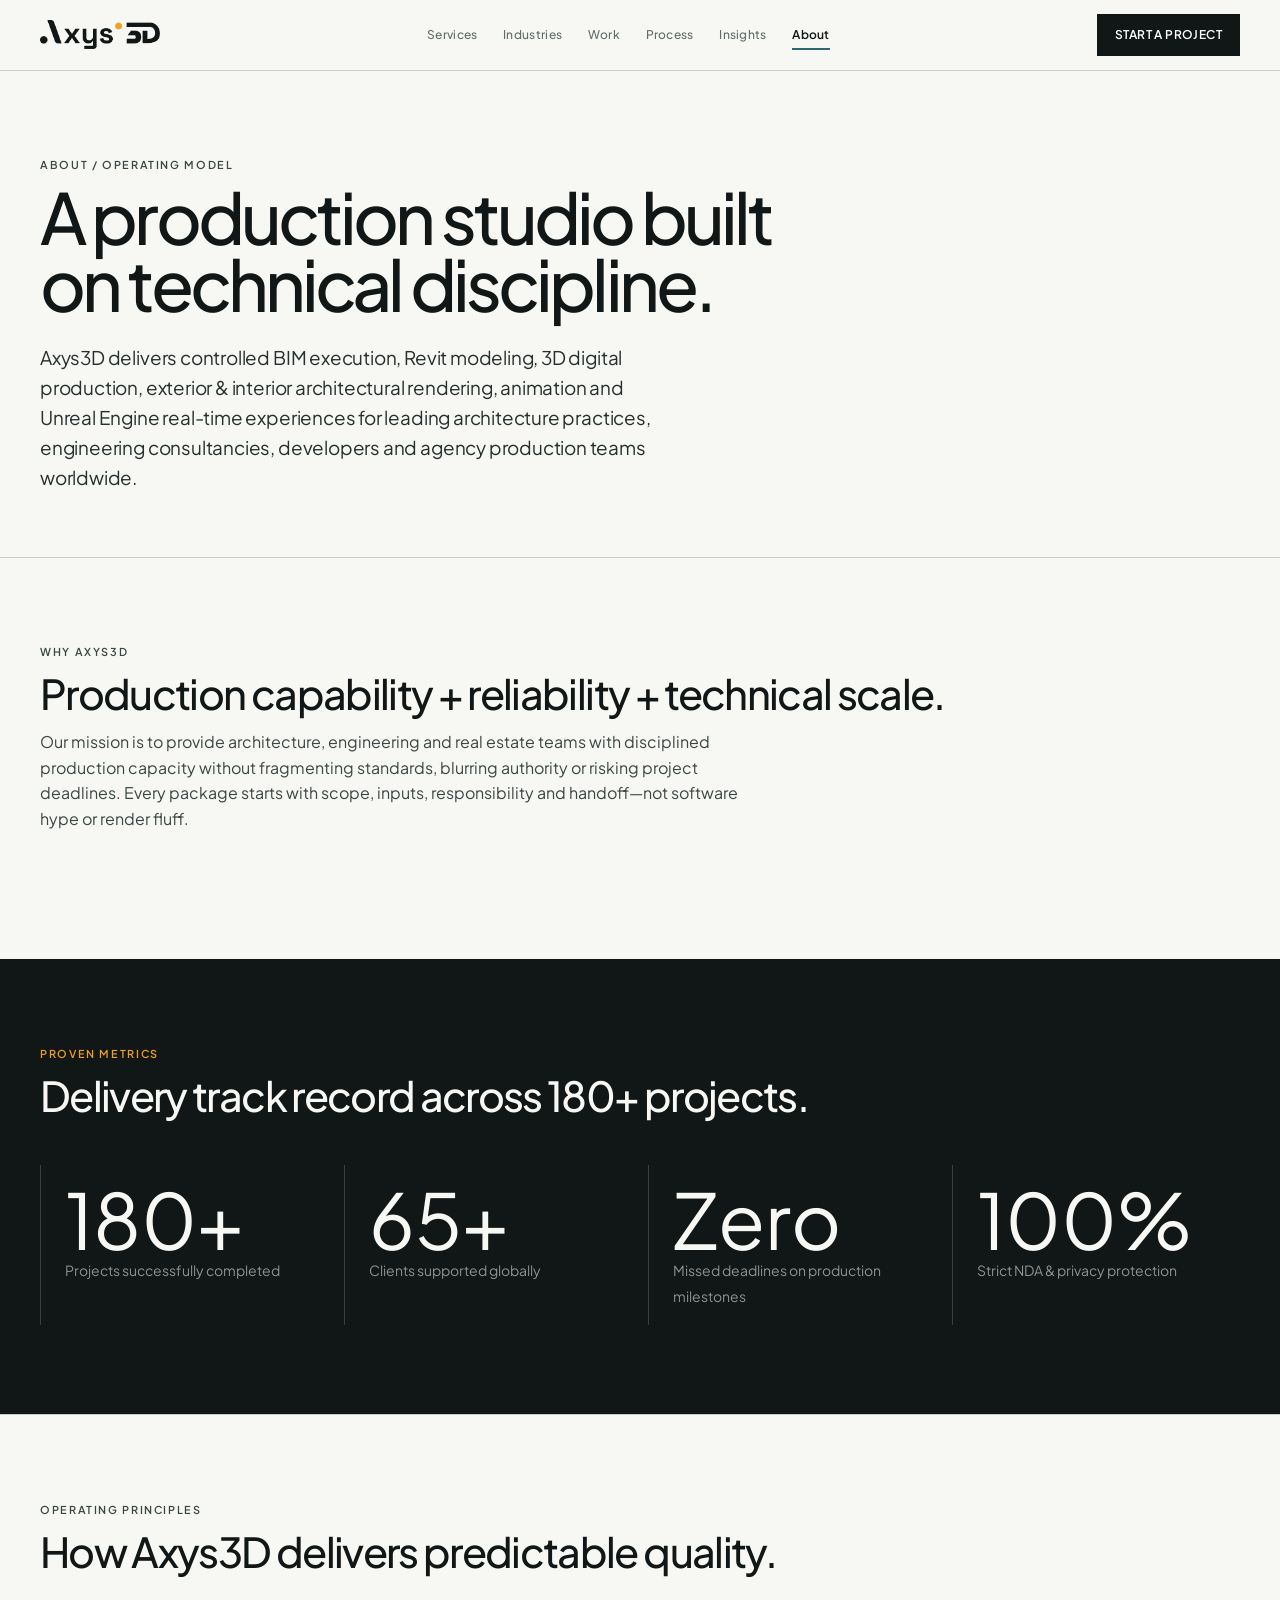
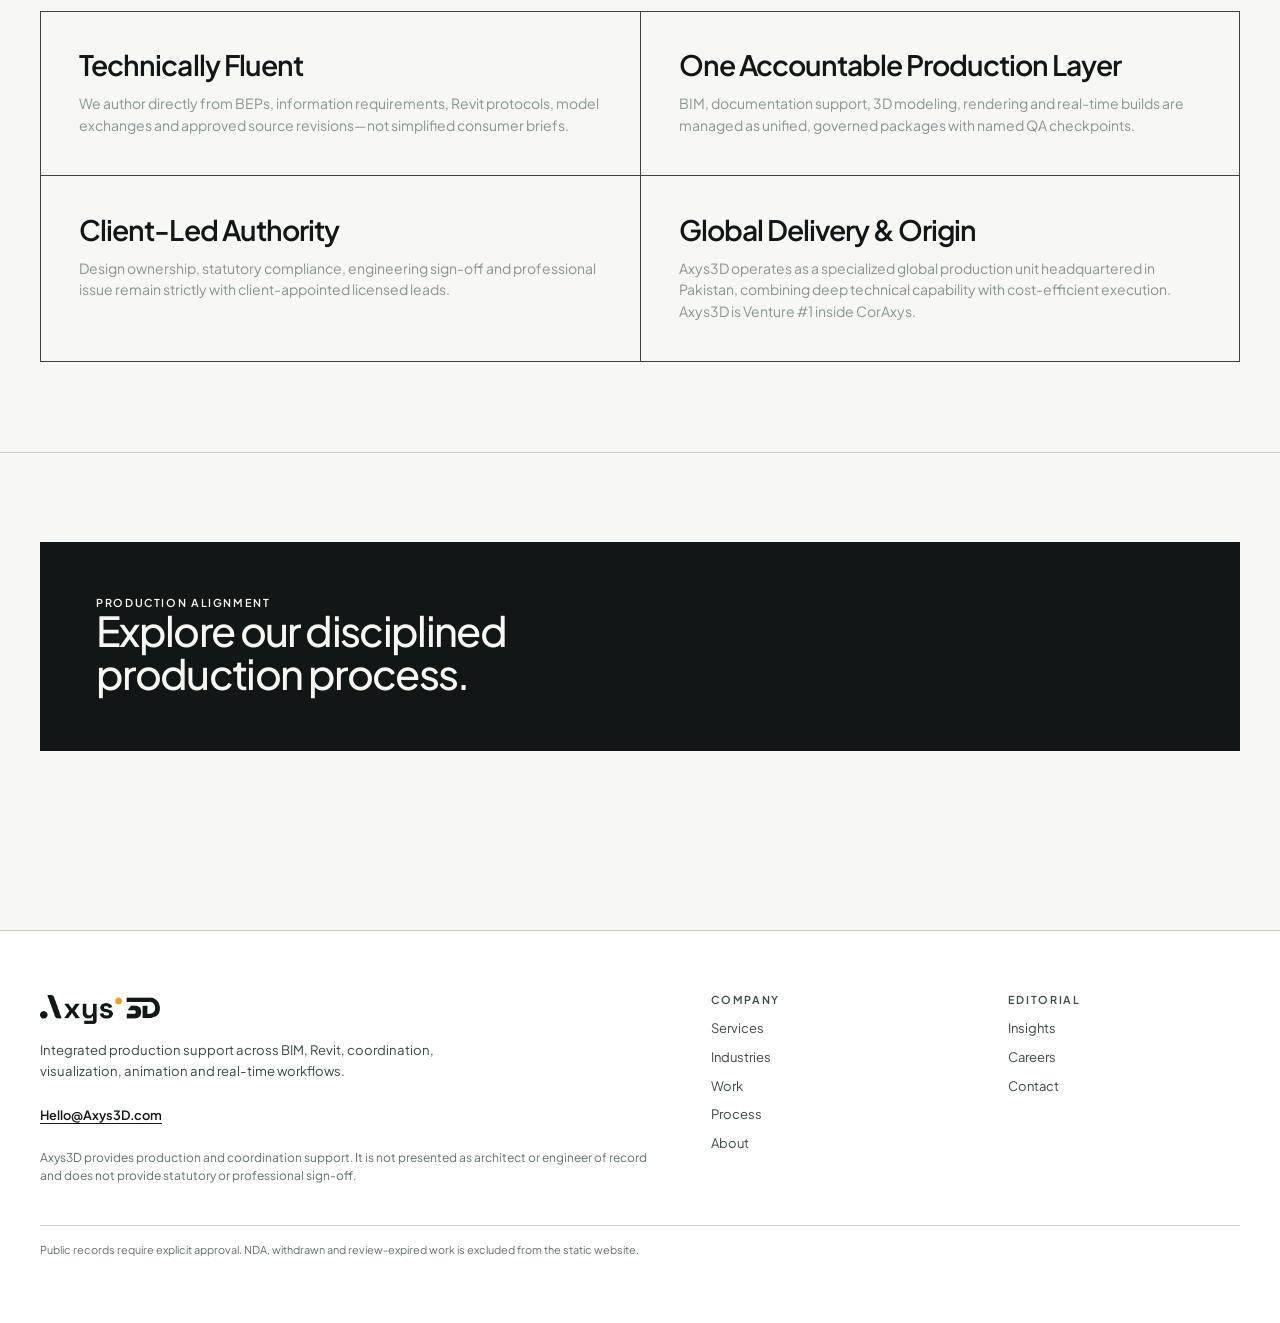
==== commit 9cf5f9f9: "Fix logo orientation across header and footer across all pages using clean logo-dark.png asset, remo" ====
--- a/about/index.html
+++ b/about/index.html
@@ -40,7 +40,7 @@
   <a class="skip-link" href="#main-content">Skip to content</a>
   <header class="site-header">
     <div class="container header-row">
-      <a href="/" class="site-logo" aria-label="Axys3D AEC Production Partner"><img src="/assets/logo-dark.svg" alt="Axys3D AEC Production Partner" width="210" height="55"></a>
+      <a href="/" class="site-logo" aria-label="Axys3D AEC Production Partner"><img src="/assets/logo-dark.png" alt="Axys3D AEC Production Partner" width="210" height="55"></a>
       <nav class="desktop-nav" aria-label="Primary navigation">
         <a href="/services/" class="nav-link">Services</a>
         <a href="/industries/" class="nav-link">Industries</a>
@@ -153,7 +153,7 @@
     <div class="container">
       <div class="footer-grid">
         <div>
-          <a href="/" class="site-logo" aria-label="Axys3D AEC Production Partner"><img src="/assets/logo-dark.svg" alt="Axys3D AEC Production Partner" width="210" height="55"></a>
+          <a href="/" class="site-logo" aria-label="Axys3D AEC Production Partner"><img src="/assets/logo-dark.png" alt="Axys3D AEC Production Partner" width="210" height="55"></a>
           <p class="lede">Integrated production support across BIM, Revit, coordination, visualization, animation and real-time workflows.</p>
           <a href="mailto:Hello@Axys3D.com" class="footer-email-link">Hello@Axys3D.com</a>
           <p class="legal-copy">Axys3D provides production and coordination support. It is not presented as architect or engineer of record and does not provide statutory or professional sign-off.</p>
--- a/css/components.css
+++ b/css/components.css
@@ -1069,8 +1069,7 @@
 .site-header { background: rgba(247,247,244,.96); }
 .header-row { height: 4.35rem; }
 .site-logo img, .footer-grid .site-logo img { height: 1.82rem; filter: none; }
-/* Preserve the supplied logo file; only its light-background presentation changes. */
-.site-logo img[src="/assets/logo.png"] { filter: brightness(0) saturate(100%); }
+/* Official logo asset natively contains #111716 ink text + #ec9d23 golden dot. */
 .desktop-nav { gap: clamp(1rem, 2vw, 1.75rem); }
 .nav-link { font-size: .75rem; letter-spacing: .025em; }
 .button { min-height: 2.6rem; border-radius: 0; padding: .62rem 1.05rem; font-size: .75rem; letter-spacing: .035em; text-transform: uppercase; }
